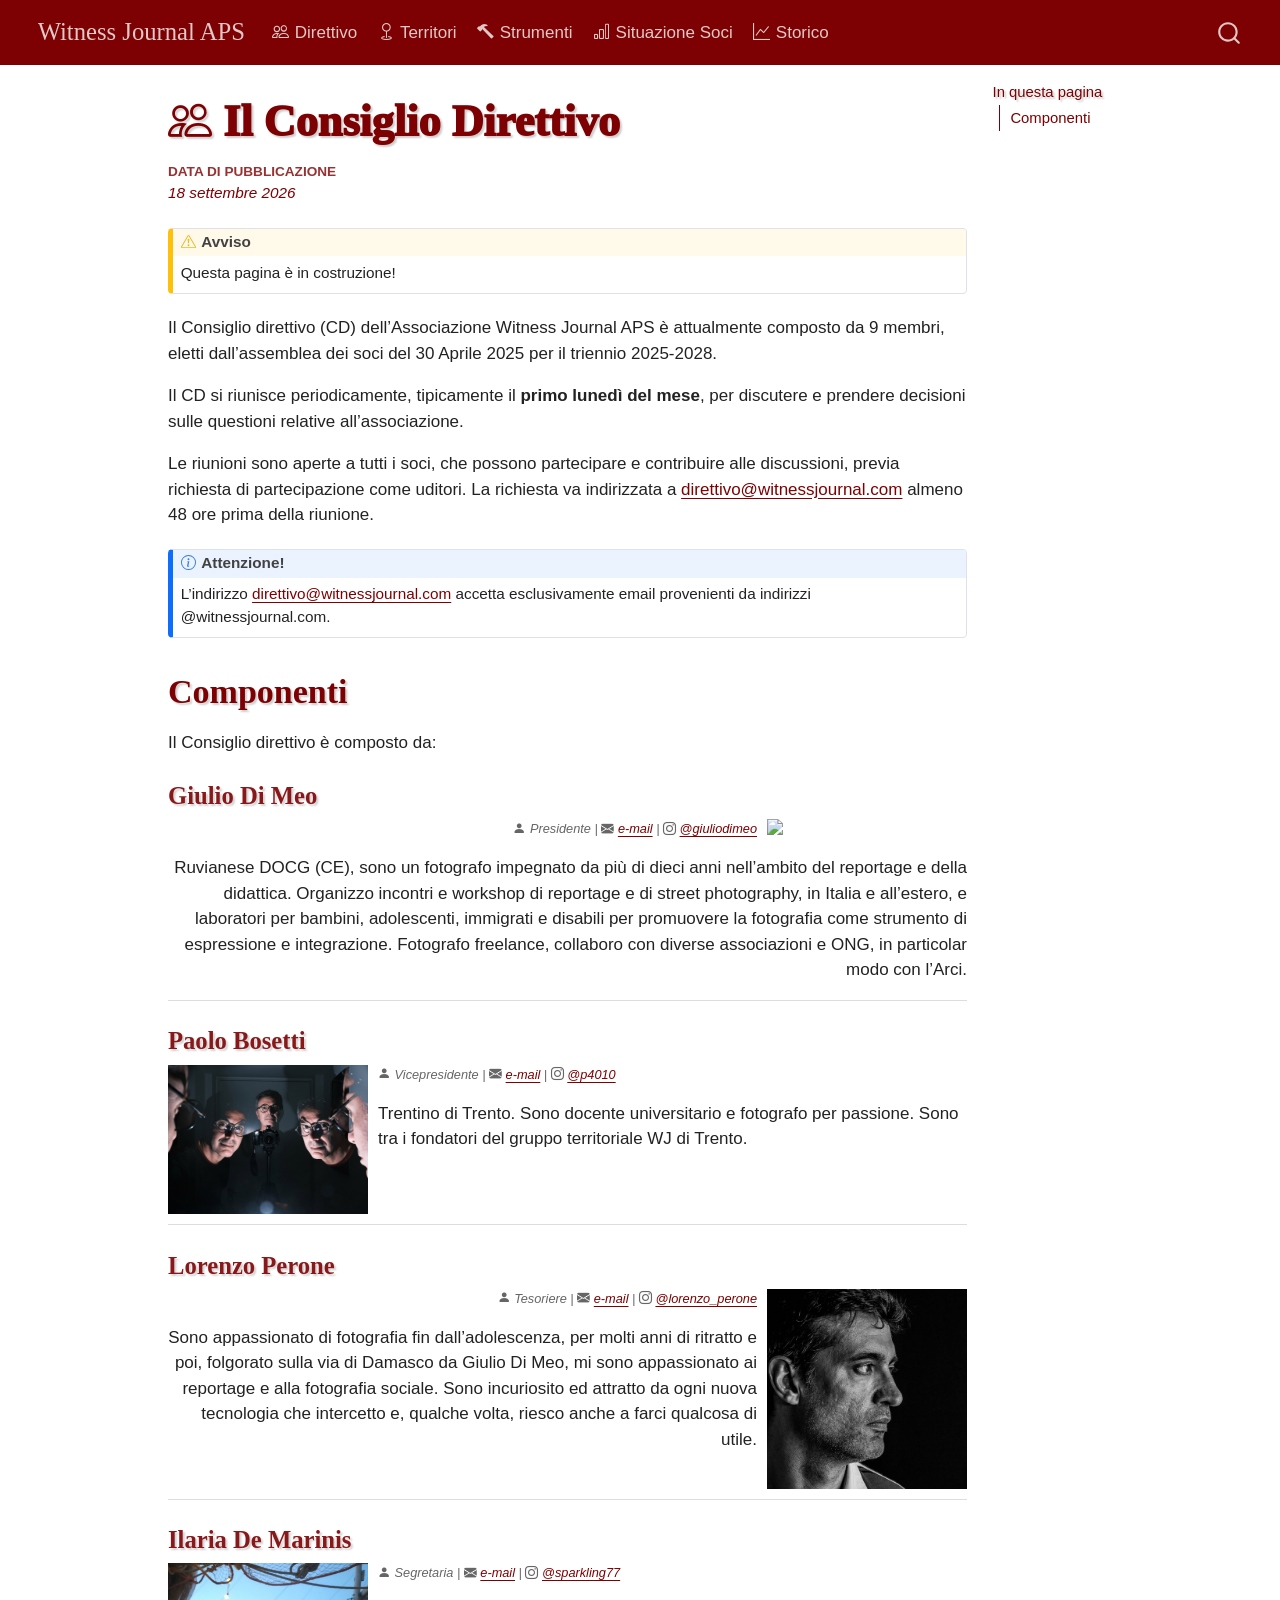
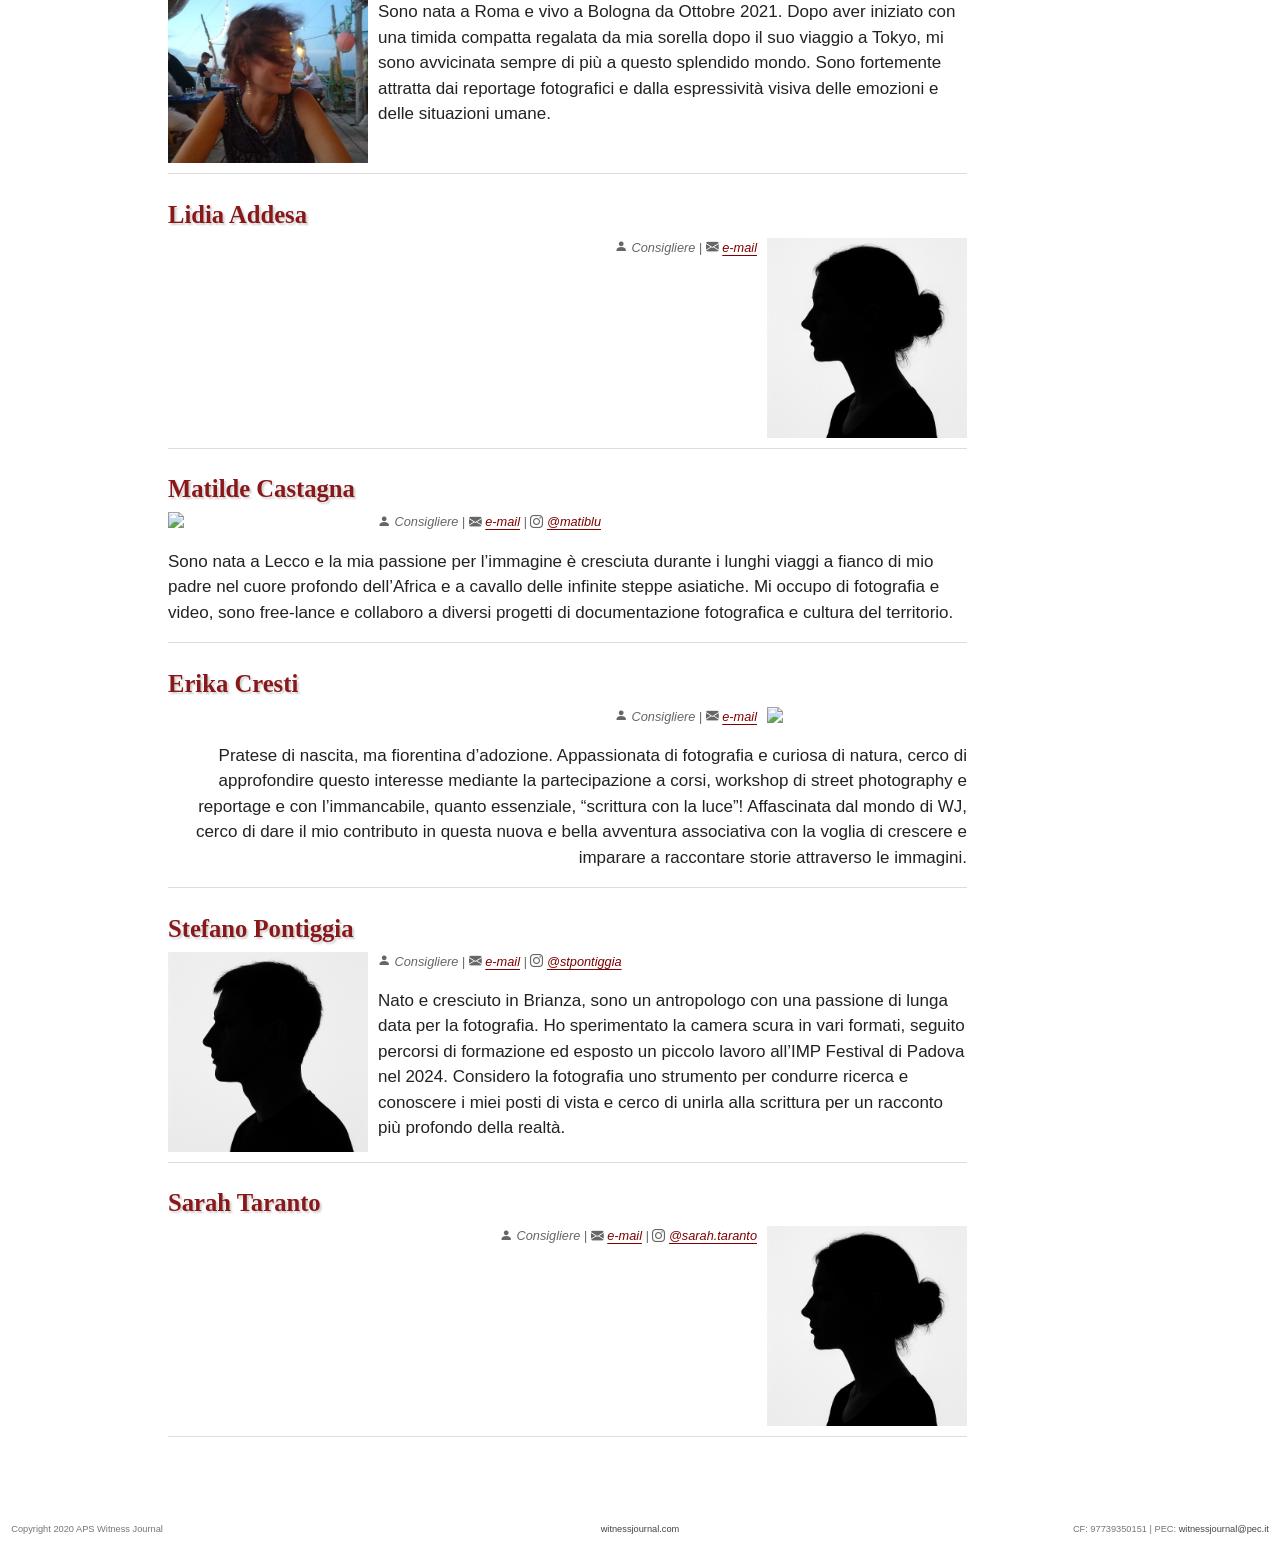
==== direttivo.html @ 1086d178 "Built site for gh-pages" ====
<!DOCTYPE html>
<html xmlns="http://www.w3.org/1999/xhtml" lang="it-IT" xml:lang="it-IT"><head>

<meta charset="utf-8">
<meta name="generator" content="quarto-1.10.18">

<meta name="viewport" content="width=device-width, initial-scale=1.0, user-scalable=yes">


<title> Il Consiglio Direttivo – Witness Journal APS</title>
<style>
/* Default styles provided by pandoc.
** See https://pandoc.org/MANUAL.html#variables-for-html for config info.
*/
span.smallcaps{font-variant: small-caps;}
div.columns{display: flex; gap: 1.5em;}
div.column{flex: auto;}
@media screen {
div.columns{gap: min(4vw, 1.5em);}
div.column{overflow-x: auto;}
}
div.hanging-indent{margin-left: 1.5em; text-indent: -1.5em;}
ul.task-list{list-style: none;}
ul.task-list li input[type="checkbox"] {
  width: 0.8em;
  margin: 0 0.8em 0.2em -1em; /* quarto-specific, see https://github.com/quarto-dev/quarto-cli/issues/4556 */ 
  vertical-align: middle;
}
</style>


<script src="site_libs/quarto-nav/quarto-nav.js"></script>
<script src="site_libs/quarto-nav/headroom.min.js"></script>
<script src="site_libs/clipboard/clipboard.min.js"></script>
<script src="site_libs/quarto-search/autocomplete.umd.js"></script>
<script src="site_libs/quarto-search/fuse.min.js"></script>
<script src="site_libs/quarto-search/quarto-search.js"></script>
<meta name="quarto:offset" content="./">
<link href="./images/Logo_nero.png" rel="icon" type="image/png">
<script src="site_libs/quarto-html/quarto.js" type="module"></script>
<script src="site_libs/quarto-html/tabsets/tabsets.js" type="module"></script>
<script src="site_libs/quarto-html/popper.min.js"></script>
<script src="site_libs/quarto-html/tippy.umd.min.js"></script>
<script src="site_libs/quarto-html/anchor.min.js"></script>
<link href="site_libs/quarto-html/tippy.css" rel="stylesheet">
<link href="site_libs/quarto-html/quarto-syntax-highlighting-64a204ab8560d761af7679ceaba22944.css" rel="stylesheet" class="quarto-color-scheme" id="quarto-text-highlighting-styles">
<link href="site_libs/quarto-html/quarto-syntax-highlighting-dark-b85bc7c33db8c58e0ec93c3465666fed.css" rel="stylesheet" class="quarto-color-scheme quarto-color-alternate" id="quarto-text-highlighting-styles">
<link href="site_libs/quarto-html/quarto-syntax-highlighting-64a204ab8560d761af7679ceaba22944.css" rel="stylesheet" class="quarto-color-scheme-extra" id="quarto-text-highlighting-styles">
<script src="site_libs/bootstrap/bootstrap.min.js"></script>
<link href="site_libs/bootstrap/bootstrap-icons.css" rel="stylesheet">
<link href="site_libs/bootstrap/bootstrap-078c83a632ba5412c074b46b53a04349.min.css" rel="stylesheet" append-hash="true" class="quarto-color-scheme" id="quarto-bootstrap" data-mode="light">
<link href="site_libs/bootstrap/bootstrap-dark-078c83a632ba5412c074b46b53a04349.min.css" rel="stylesheet" append-hash="true" class="quarto-color-scheme quarto-color-alternate" id="quarto-bootstrap" data-mode="light">
<link href="site_libs/bootstrap/bootstrap-078c83a632ba5412c074b46b53a04349.min.css" rel="stylesheet" append-hash="true" class="quarto-color-scheme-extra" id="quarto-bootstrap" data-mode="light">
<link href="site_libs/quarto-contrib/bootstrap-icons-1.11.1/all.css" rel="stylesheet">
<script id="quarto-search-options" type="application/json">{
  "location": "navbar",
  "copy-button": false,
  "collapse-after": 3,
  "panel-placement": "end",
  "type": "overlay",
  "limit": 50,
  "keyboard-shortcut": [
    "f",
    "/",
    "s"
  ],
  "show-item-context": false,
  "language": {
    "search-no-results-text": "Nessun risultato",
    "search-matching-documents-text": "documenti trovati",
    "search-copy-link-title": "Copiare il link nella ricerca",
    "search-hide-matches-text": "Nascondere i risultati aggiuntivi",
    "search-more-match-text": "ci sono altri risultati in questo documento",
    "search-more-matches-text": "ulteriori risultati in questo documento",
    "search-clear-button-title": "Pulire",
    "search-text-placeholder": "",
    "search-detached-cancel-button-title": "Cancellare",
    "search-submit-button-title": "Inviare",
    "search-label": "Ricerca"
  }
}</script>


</head>

<body class="nav-fixed quarto-light">

<div id="quarto-search-results"></div>
  <header id="quarto-header" class="headroom fixed-top">
    <nav class="navbar navbar-expand-lg " data-bs-theme="dark">
      <div class="navbar-container container-fluid">
      <div class="navbar-brand-container mx-auto">
    <a href="./index.html" class="navbar-brand navbar-brand-logo">
    <img src="./images/Logo_nero.png" alt="" class="navbar-logo light-content">
    <img src="./images/Logo_nero.png" alt="" class="navbar-logo dark-content">
    </a>
    <a class="navbar-brand" href="./index.html">
    <span class="navbar-title">Witness Journal APS</span>
    </a>
  </div>
            <div id="quarto-search" class="" title="Ricerca"></div>
          <button class="navbar-toggler" type="button" data-bs-toggle="collapse" data-bs-target="#navbarCollapse" aria-controls="navbarCollapse" role="menu" aria-expanded="false" aria-label="Attiva/disattiva la navigazione" onclick="if (window.quartoToggleHeadroom) { window.quartoToggleHeadroom(); }">
  <span class="navbar-toggler-icon"></span>
</button>
          <div class="collapse navbar-collapse" id="navbarCollapse">
            <ul class="navbar-nav navbar-nav-scroll me-auto">
  <li class="nav-item">
    <a class="nav-link active" href="./direttivo.html" aria-current="page"> 
<span class="menu-text"><i class="bi-people " style="" role="img" aria-hidden="true"></i> Direttivo</span></a>
  </li>  
  <li class="nav-item">
    <a class="nav-link" href="./territori.html"> 
<span class="menu-text"><i class="bi-geo " style="" role="img" aria-hidden="true"></i> Territori</span></a>
  </li>  
  <li class="nav-item">
    <a class="nav-link" href="./tools.html"> 
<span class="menu-text"><i class="bi-hammer " style="" role="img" aria-hidden="true"></i> Strumenti</span></a>
  </li>  
  <li class="nav-item">
    <a class="nav-link" href="./situazione_soci.html"> 
<span class="menu-text"><i class="bi-bar-chart " style="" role="img" aria-hidden="true"></i> Situazione Soci</span></a>
  </li>  
  <li class="nav-item">
    <a class="nav-link" href="./storico.html"> 
<span class="menu-text"><i class="bi-graph-up " style="" role="img" aria-hidden="true"></i> Storico</span></a>
  </li>  
</ul>
          </div> <!-- /navcollapse -->
            <div class="quarto-navbar-tools">
</div>
      </div> <!-- /container-fluid -->
    </nav>
</header>
<!-- content -->
<div id="quarto-content" class="quarto-container page-columns page-rows-contents page-layout-article page-navbar">
<!-- sidebar -->
<!-- margin-sidebar -->
    <div id="quarto-margin-sidebar" class="sidebar margin-sidebar">
        <nav id="TOC" role="doc-toc" class="toc-active">
    <h2 id="toc-title">In questa pagina</h2>
   
  <ul>
  <li><a href="#componenti" id="toc-componenti" class="nav-link active" data-scroll-target="#componenti">Componenti</a>
  <ul class="collapse">
  <li><a href="#giulio-di-meo" id="toc-giulio-di-meo" class="nav-link" data-scroll-target="#giulio-di-meo">Giulio Di Meo</a></li>
  <li><a href="#paolo-bosetti" id="toc-paolo-bosetti" class="nav-link" data-scroll-target="#paolo-bosetti">Paolo Bosetti</a></li>
  <li><a href="#lorenzo-perone" id="toc-lorenzo-perone" class="nav-link" data-scroll-target="#lorenzo-perone">Lorenzo Perone</a></li>
  <li><a href="#ilaria-de-marinis" id="toc-ilaria-de-marinis" class="nav-link" data-scroll-target="#ilaria-de-marinis">Ilaria De Marinis</a></li>
  <li><a href="#lidia-addesa" id="toc-lidia-addesa" class="nav-link" data-scroll-target="#lidia-addesa">Lidia Addesa</a></li>
  <li><a href="#matilde-castagna" id="toc-matilde-castagna" class="nav-link" data-scroll-target="#matilde-castagna">Matilde Castagna</a></li>
  <li><a href="#erika-cresti" id="toc-erika-cresti" class="nav-link" data-scroll-target="#erika-cresti">Erika Cresti</a></li>
  <li><a href="#stefano-pontiggia" id="toc-stefano-pontiggia" class="nav-link" data-scroll-target="#stefano-pontiggia">Stefano Pontiggia</a></li>
  <li><a href="#sarah-taranto" id="toc-sarah-taranto" class="nav-link" data-scroll-target="#sarah-taranto">Sarah Taranto</a></li>
  </ul></li>
  </ul>
</nav>
    </div>
<!-- main -->
<main class="content" id="quarto-document-content">

<header id="title-block-header" class="quarto-title-block default">
<div class="quarto-title">
<h1 class="title"><i class="bi-people " style="" role="img" aria-hidden="true"></i> Il Consiglio Direttivo</h1>
</div>



<div class="quarto-title-meta">

    
    <div>
    <div class="quarto-title-meta-heading">Data di Pubblicazione</div>
    <div class="quarto-title-meta-contents">
      <p class="date">18 settembre 2026</p>
    </div>
  </div>
  
    
  </div>
  


</header>


<div class="callout callout-style-default callout-warning callout-titled">
<div class="callout-header d-flex align-content-center">
<div class="callout-icon-container">
<i class="callout-icon"></i>
</div>
<div class="callout-title-container flex-fill">
Avviso
</div>
</div>
<div class="callout-body-container callout-body">
<p>Questa pagina è in costruzione!</p>
</div>
</div>
<p>Il Consiglio direttivo (CD) dell’Associazione Witness Journal APS è attualmente composto da 9 membri, eletti dall’assemblea dei soci del 30 Aprile 2025 per il triennio 2025-2028.</p>
<p>Il CD si riunisce periodicamente, tipicamente il <strong>primo lunedì del mese</strong>, per discutere e prendere decisioni sulle questioni relative all’associazione.</p>
<p>Le riunioni sono aperte a tutti i soci, che possono partecipare e contribuire alle discussioni, previa richiesta di partecipazione come uditori. La richiesta va indirizzata a <script type="text/javascript">
<!--
h='&#x77;&#x69;&#116;&#110;&#x65;&#x73;&#x73;&#106;&#x6f;&#x75;&#114;&#110;&#x61;&#108;&#46;&#x63;&#x6f;&#x6d;';a='&#64;';n='&#100;&#x69;&#114;&#x65;&#116;&#116;&#x69;&#118;&#x6f;';e=n+a+h;
document.write('<a h'+'ref'+'="ma'+'ilto'+':'+e+'" clas'+'s="em' + 'ail email">'+e+'<\/'+'a'+'>');
// -->
</script><noscript>direttivo at witnessjournal dot com</noscript> almeno 48 ore prima della riunione.</p>
<div class="callout callout-style-default callout-note callout-titled" title="Attenzione!">
<div class="callout-header d-flex align-content-center">
<div class="callout-icon-container">
<i class="callout-icon"></i>
</div>
<div class="callout-title-container flex-fill">
<span class="screen-reader-only">Nota</span>Attenzione!
</div>
</div>
<div class="callout-body-container callout-body">
<p>L’indirizzo <script type="text/javascript">
<!--
h='&#x77;&#x69;&#116;&#110;&#x65;&#x73;&#x73;&#106;&#x6f;&#x75;&#114;&#110;&#x61;&#108;&#46;&#x63;&#x6f;&#x6d;';a='&#64;';n='&#100;&#x69;&#114;&#x65;&#116;&#116;&#x69;&#118;&#x6f;';e=n+a+h;
document.write('<a h'+'ref'+'="ma'+'ilto'+':'+e+'" clas'+'s="em' + 'ail email">'+e+'<\/'+'a'+'>');
// -->
</script><noscript>direttivo at witnessjournal dot com</noscript> accetta esclusivamente email provenienti da indirizzi <span class="citation" data-cites="witnessjournal.com">@witnessjournal.com</span>.</p>
</div>
</div>
<section id="componenti" class="level1">
<h1>Componenti</h1>
<p>Il Consiglio direttivo è composto da:</p>
<section id="giulio-di-meo" class="level3 wj-odd">
<h3 class="wj-odd anchored" data-anchor-id="giulio-di-meo">Giulio Di Meo</h3>
<div class="wj-details">
<p><i class="bi-person-fill " style="" role="img" aria-hidden="true"></i> Presidente | <i class="bi-envelope-fill " style="" role="img" aria-hidden="true"></i> <script type="text/javascript">
<!--
h='&#x77;&#x69;&#116;&#110;&#x65;&#x73;&#x73;&#106;&#x6f;&#x75;&#114;&#110;&#x61;&#108;&#46;&#x63;&#x6f;&#x6d;';a='&#64;';n='&#x67;&#x69;&#x75;&#108;&#x69;&#x6f;&#46;&#100;&#x69;&#x6d;&#x65;&#x6f;';e=n+a+h;
document.write('<a h'+'ref'+'="ma'+'ilto'+':'+e+'" clas'+'s="em' + 'ail">'+'&#x65;&#x2d;&#x6d;&#x61;&#x69;&#108;'+'<\/'+'a'+'>');
// -->
</script><noscript>e-mail (giulio.dimeo at witnessjournal dot com)</noscript> | <i class="bi-instagram " style="" role="img" aria-hidden="true"></i> <a href="https://www.instagram.com/giuliodimeo/"><span class="citation" data-cites="giuliodimeo">@giuliodimeo</span></a> <img src="https://witnessjournal.com/wp-content/uploads/2015/12/Giulio-Di-Meo-200x200.jpg" class="img-fluid"></p>
</div>
<p>Ruvianese DOCG (CE), sono un fotografo impegnato da più di dieci anni nell’ambito del reportage e della didattica. Organizzo incontri e workshop di reportage e di street photography, in Italia e all’estero, e laboratori per bambini, adolescenti, immigrati e disabili per promuovere la fotografia come strumento di espressione e integrazione. Fotografo freelance, collaboro con diverse associazioni e ONG, in particolar modo con l’Arci.</p>
<div class="wj-clear">

</div>
</section>
<section id="paolo-bosetti" class="level3 wj-even">
<h3 class="wj-even anchored" data-anchor-id="paolo-bosetti">Paolo Bosetti</h3>
<div class="wj-details">
<p><i class="bi-person-fill " style="" role="img" aria-hidden="true"></i> Vicepresidente | <i class="bi-envelope-fill " style="" role="img" aria-hidden="true"></i> <a href="paolo.bosetti@witnessjournal.com">e-mail</a> | <i class="bi-instagram " style="" role="img" aria-hidden="true"></i> <a href="https://www.instagram.com/p4010/"><span class="citation" data-cites="p4010">@p4010</span></a> <img src="images/PaoloBosetti.jpg" class="img-fluid"></p>
</div>
<p>Trentino di Trento. Sono docente universitario e fotografo per passione. Sono tra i fondatori del gruppo territoriale WJ di Trento.</p>
<div class="wj-clear">

</div>
</section>
<section id="lorenzo-perone" class="level3 wj-odd">
<h3 class="wj-odd anchored" data-anchor-id="lorenzo-perone">Lorenzo Perone</h3>
<div class="wj-details">
<p><i class="bi-person-fill " style="" role="img" aria-hidden="true"></i> Tesoriere | <i class="bi-envelope-fill " style="" role="img" aria-hidden="true"></i> <script type="text/javascript">
<!--
h='&#x77;&#x69;&#116;&#110;&#x65;&#x73;&#x73;&#106;&#x6f;&#x75;&#114;&#110;&#x61;&#108;&#46;&#x63;&#x6f;&#x6d;';a='&#64;';n='&#108;&#x6f;&#114;&#x65;&#110;&#122;&#x6f;&#46;&#112;&#x65;&#114;&#x6f;&#110;&#x65;';e=n+a+h;
document.write('<a h'+'ref'+'="ma'+'ilto'+':'+e+'" clas'+'s="em' + 'ail">'+'&#x65;&#x2d;&#x6d;&#x61;&#x69;&#108;'+'<\/'+'a'+'>');
// -->
</script><noscript>e-mail (lorenzo.perone at witnessjournal dot com)</noscript> | <i class="bi-instagram " style="" role="img" aria-hidden="true"></i> <a href="https://www.instagram.com/lorenzo_perone/"><span class="citation" data-cites="lorenzo_perone">@lorenzo_perone</span></a> <img src="images/LorenzoPerone.jpg" class="img-fluid"></p>
</div>
<p>Sono appassionato di fotografia fin dall’adolescenza, per molti anni di ritratto e poi, folgorato sulla via di Damasco da Giulio Di Meo, mi sono appassionato ai reportage e alla fotografia sociale. Sono incuriosito ed attratto da ogni nuova tecnologia che intercetto e, qualche volta, riesco anche a farci qualcosa di utile.</p>
<div class="wj-clear">

</div>
</section>
<section id="ilaria-de-marinis" class="level3 wj-even">
<h3 class="wj-even anchored" data-anchor-id="ilaria-de-marinis">Ilaria De Marinis</h3>
<div class="wj-details">
<p><i class="bi-person-fill " style="" role="img" aria-hidden="true"></i> Segretaria | <i class="bi-envelope-fill " style="" role="img" aria-hidden="true"></i> <script type="text/javascript">
<!--
h='&#x77;&#x69;&#116;&#110;&#x65;&#x73;&#x73;&#106;&#x6f;&#x75;&#114;&#110;&#x61;&#108;&#46;&#x63;&#x6f;&#x6d;';a='&#64;';n='&#x69;&#108;&#x61;&#114;&#x69;&#x61;&#46;&#100;&#x65;&#x6d;&#x61;&#114;&#x69;&#110;&#x69;&#x73;';e=n+a+h;
document.write('<a h'+'ref'+'="ma'+'ilto'+':'+e+'" clas'+'s="em' + 'ail">'+'&#x65;&#x2d;&#x6d;&#x61;&#x69;&#108;'+'<\/'+'a'+'>');
// -->
</script><noscript>e-mail (ilaria.demarinis at witnessjournal dot com)</noscript> | <i class="bi-instagram " style="" role="img" aria-hidden="true"></i> <a href="https://www.instagram.com/sparkling77/"><span class="citation" data-cites="sparkling77">@sparkling77</span></a> <img src="images/IlariaDemarinis.jpg" class="img-fluid"></p>
</div>
<p>Sono nata a Roma e vivo a Bologna da Ottobre 2021. Dopo aver iniziato con una timida compatta regalata da mia sorella dopo il suo viaggio a Tokyo, mi sono avvicinata sempre di più a questo splendido mondo. Sono fortemente attratta dai reportage fotografici e dalla espressività visiva delle emozioni e delle situazioni umane.</p>
<div class="wj-clear">

</div>
</section>
<section id="lidia-addesa" class="level3 wj-odd">
<h3 class="wj-odd anchored" data-anchor-id="lidia-addesa">Lidia Addesa</h3>
<div class="wj-details">
<p><i class="bi-person-fill " style="" role="img" aria-hidden="true"></i> Consigliere | <i class="bi-envelope-fill " style="" role="img" aria-hidden="true"></i> <script type="text/javascript">
<!--
h='&#x77;&#x69;&#116;&#110;&#x65;&#x73;&#x73;&#106;&#x6f;&#x75;&#114;&#110;&#x61;&#108;&#46;&#x63;&#x6f;&#x6d;';a='&#64;';n='&#108;&#x69;&#100;&#x69;&#x61;&#46;&#x61;&#100;&#100;&#x65;&#x73;&#x61;';e=n+a+h;
document.write('<a h'+'ref'+'="ma'+'ilto'+':'+e+'" clas'+'s="em' + 'ail">'+'&#x65;&#x2d;&#x6d;&#x61;&#x69;&#108;'+'<\/'+'a'+'>');
// -->
</script><noscript>e-mail (lidia.addesa at witnessjournal dot com)</noscript> <img src="images/unkn_her.jpg" class="img-fluid"></p>
</div>
<div class="wj-clear">

</div>
</section>
<section id="matilde-castagna" class="level3 wj-even">
<h3 class="wj-even anchored" data-anchor-id="matilde-castagna">Matilde Castagna</h3>
<div class="wj-details">
<p><i class="bi-person-fill " style="" role="img" aria-hidden="true"></i> Consigliere | <i class="bi-envelope-fill " style="" role="img" aria-hidden="true"></i> <script type="text/javascript">
<!--
h='&#x77;&#x69;&#116;&#110;&#x65;&#x73;&#x73;&#106;&#x6f;&#x75;&#114;&#110;&#x61;&#108;&#46;&#x63;&#x6f;&#x6d;';a='&#64;';n='&#x6d;&#x61;&#116;&#x69;&#108;&#100;&#x65;&#46;&#x63;&#x61;&#x73;&#116;&#x61;&#x67;&#110;&#x61;';e=n+a+h;
document.write('<a h'+'ref'+'="ma'+'ilto'+':'+e+'" clas'+'s="em' + 'ail">'+'&#x65;&#x2d;&#x6d;&#x61;&#x69;&#108;'+'<\/'+'a'+'>');
// -->
</script><noscript>e-mail (matilde.castagna at witnessjournal dot com)</noscript> | <i class="bi-instagram " style="" role="img" aria-hidden="true"></i> <a href="https://www.instagram.com/matiblu/"><span class="citation" data-cites="matiblu">@matiblu</span></a> <img src="https://witnessjournal.com/wp-content/uploads/2015/12/Matilde-Castagna-200x200.jpg" class="img-fluid"></p>
</div>
<p>Sono nata a Lecco e la mia passione per l’immagine è cresciuta durante i lunghi viaggi a fianco di mio padre nel cuore profondo dell’Africa e a cavallo delle infinite steppe asiatiche. Mi occupo di fotografia e video, sono free-lance e collaboro a diversi progetti di documentazione fotografica e cultura del territorio.</p>
<div class="wj-clear">

</div>
</section>
<section id="erika-cresti" class="level3 wj-odd">
<h3 class="wj-odd anchored" data-anchor-id="erika-cresti">Erika Cresti</h3>
<div class="wj-details">
<p><i class="bi-person-fill " style="" role="img" aria-hidden="true"></i> Consigliere | <i class="bi-envelope-fill " style="" role="img" aria-hidden="true"></i> <script type="text/javascript">
<!--
h='&#x77;&#x69;&#116;&#110;&#x65;&#x73;&#x73;&#106;&#x6f;&#x75;&#114;&#110;&#x61;&#108;&#46;&#x63;&#x6f;&#x6d;';a='&#64;';n='&#x65;&#114;&#x69;&#x6b;&#x61;&#46;&#x63;&#114;&#x65;&#x73;&#116;&#x69;';e=n+a+h;
document.write('<a h'+'ref'+'="ma'+'ilto'+':'+e+'" clas'+'s="em' + 'ail">'+'&#x65;&#x2d;&#x6d;&#x61;&#x69;&#108;'+'<\/'+'a'+'>');
// -->
</script><noscript>e-mail (erika.cresti at witnessjournal dot com)</noscript> <img src="https://witnessjournal.com/wp-content/uploads/2015/12/Erika-Cresti-200x200.jpg" class="img-fluid"></p>
</div>
<p>Pratese di nascita, ma fiorentina d’adozione. Appassionata di fotografia e curiosa di natura, cerco di approfondire questo interesse mediante la partecipazione a corsi, workshop di street photography e reportage e con l’immancabile, quanto essenziale, “scrittura con la luce”! Affascinata dal mondo di WJ, cerco di dare il mio contributo in questa nuova e bella avventura associativa con la voglia di crescere e imparare a raccontare storie attraverso le immagini.</p>
<div class="wj-clear">

</div>
</section>
<section id="stefano-pontiggia" class="level3 wj-even">
<h3 class="wj-even anchored" data-anchor-id="stefano-pontiggia">Stefano Pontiggia</h3>
<div class="wj-details">
<p><i class="bi-person-fill " style="" role="img" aria-hidden="true"></i> Consigliere | <i class="bi-envelope-fill " style="" role="img" aria-hidden="true"></i> <script type="text/javascript">
<!--
h='&#x77;&#x69;&#116;&#110;&#x65;&#x73;&#x73;&#106;&#x6f;&#x75;&#114;&#110;&#x61;&#108;&#46;&#x63;&#x6f;&#x6d;';a='&#64;';n='&#x73;&#116;&#x65;&#102;&#x61;&#110;&#x6f;&#46;&#112;&#x6f;&#110;&#116;&#x69;&#x67;&#x67;&#x69;&#x61;';e=n+a+h;
document.write('<a h'+'ref'+'="ma'+'ilto'+':'+e+'" clas'+'s="em' + 'ail">'+'&#x65;&#x2d;&#x6d;&#x61;&#x69;&#108;'+'<\/'+'a'+'>');
// -->
</script><noscript>e-mail (stefano.pontiggia at witnessjournal dot com)</noscript> | <i class="bi-instagram " style="" role="img" aria-hidden="true"></i> <a href="https://www.instagram.com/stpontiggia/"><span class="citation" data-cites="stpontiggia">@stpontiggia</span></a> <img src="images/unknown.jpg" class="img-fluid"></p>
</div>
<p>Nato e cresciuto in Brianza, sono un antropologo con una passione di lunga data per la fotografia. Ho sperimentato la camera scura in vari formati, seguito percorsi di formazione ed esposto un piccolo lavoro all’IMP Festival di Padova nel 2024. Considero la fotografia uno strumento per condurre ricerca e conoscere i miei posti di vista e cerco di unirla alla scrittura per un racconto più profondo della realtà.</p>
<div class="wj-clear">

</div>
</section>
<section id="sarah-taranto" class="level3 wj-odd">
<h3 class="wj-odd anchored" data-anchor-id="sarah-taranto">Sarah Taranto</h3>
<div class="wj-details">
<p><i class="bi-person-fill " style="" role="img" aria-hidden="true"></i> Consigliere | <i class="bi-envelope-fill " style="" role="img" aria-hidden="true"></i> <script type="text/javascript">
<!--
h='&#x77;&#x69;&#116;&#110;&#x65;&#x73;&#x73;&#106;&#x6f;&#x75;&#114;&#110;&#x61;&#108;&#46;&#x63;&#x6f;&#x6d;';a='&#64;';n='&#x73;&#x61;&#114;&#x61;&#104;&#46;&#116;&#x61;&#114;&#x61;&#110;&#116;&#x6f;';e=n+a+h;
document.write('<a h'+'ref'+'="ma'+'ilto'+':'+e+'" clas'+'s="em' + 'ail">'+'&#x65;&#x2d;&#x6d;&#x61;&#x69;&#108;'+'<\/'+'a'+'>');
// -->
</script><noscript>e-mail (sarah.taranto at witnessjournal dot com)</noscript> | <i class="bi-instagram " style="" role="img" aria-hidden="true"></i> <a href="https://www.instagram.com/sarah.taranto/"><span class="citation" data-cites="sarah.taranto">@sarah.taranto</span></a> <img src="images/unkn_her.jpg" class="img-fluid"></p>
</div>
<div class="wj-clear">

</div>


</section>
</section>

</main> <!-- /main -->
<script id="quarto-html-after-body" type="application/javascript">
  window.document.addEventListener("DOMContentLoaded", function (event) {
    const icon = "";
    const anchorJS = new window.AnchorJS();
    anchorJS.options = {
      placement: 'right',
      icon: icon
    };
    anchorJS.add('.anchored');
    const isCodeAnnotation = (el) => {
      for (const clz of el.classList) {
        if (clz.startsWith('code-annotation-')) {                     
          return true;
        }
      }
      return false;
    }
    const onCopySuccess = function(e) {
      // button target
      const button = e.trigger;
      // don't keep focus
      button.blur();
      // flash "checked"
      button.classList.add('code-copy-button-checked');
      var currentTitle = button.getAttribute("title");
      button.setAttribute("title", "Copiato!");
      let tooltip;
      if (window.bootstrap) {
        button.setAttribute("data-bs-toggle", "tooltip");
        button.setAttribute("data-bs-placement", "left");
        button.setAttribute("data-bs-title", "Copiato!");
        tooltip = new bootstrap.Tooltip(button, 
          { trigger: "manual", 
            customClass: "code-copy-button-tooltip",
            offset: [0, -8]});
        tooltip.show();    
      }
      setTimeout(function() {
        if (tooltip) {
          tooltip.hide();
          button.removeAttribute("data-bs-title");
          button.removeAttribute("data-bs-toggle");
          button.removeAttribute("data-bs-placement");
        }
        button.setAttribute("title", currentTitle);
        button.classList.remove('code-copy-button-checked');
      }, 1000);
      // clear code selection
      e.clearSelection();
    }
    const getTextToCopy = function(trigger) {
      const outerScaffold = trigger.parentElement.cloneNode(true);
      const codeEl = outerScaffold.querySelector('code');
      for (const childEl of codeEl.children) {
        if (isCodeAnnotation(childEl)) {
          childEl.remove();
        }
      }
      return codeEl.innerText;
    }
    const clipboard = new window.ClipboardJS('.code-copy-button:not([data-in-quarto-modal])', {
      text: getTextToCopy
    });
    clipboard.on('success', onCopySuccess);
    if (window.document.getElementById('quarto-embedded-source-code-modal')) {
      const clipboardModal = new window.ClipboardJS('.code-copy-button[data-in-quarto-modal]', {
        text: getTextToCopy,
        container: window.document.getElementById('quarto-embedded-source-code-modal')
      });
      clipboardModal.on('success', onCopySuccess);
    }
      var localhostRegex = new RegExp(/^(?:http|https):\/\/localhost\:?[0-9]*\//);
      var mailtoRegex = new RegExp(/^mailto:/);
        var filterRegex = new RegExp("https:\/\/soci\.witnessjournal\.com");
      var isInternal = (href) => {
          return filterRegex.test(href) || localhostRegex.test(href) || mailtoRegex.test(href);
      }
      // Inspect non-navigation links and adorn them if external
     var links = window.document.querySelectorAll('a[href]:not(.nav-link):not(.navbar-brand):not(.toc-action):not(.sidebar-link):not(.sidebar-item-toggle):not(.pagination-link):not(.no-external):not([aria-hidden]):not(.dropdown-item):not(.quarto-navigation-tool):not(.about-link)');
      for (var i=0; i<links.length; i++) {
        const link = links[i];
        if (!isInternal(link.href)) {
          // undo the damage that might have been done by quarto-nav.js in the case of
          // links that we want to consider external
          if (link.dataset.originalHref !== undefined) {
            link.href = link.dataset.originalHref;
          }
        }
      }
    function tippyHover(el, contentFn, onTriggerFn, onUntriggerFn) {
      const config = {
        allowHTML: true,
        maxWidth: 500,
        delay: 100,
        arrow: false,
        appendTo: function(el) {
            return el.parentElement;
        },
        interactive: true,
        interactiveBorder: 10,
        theme: 'quarto',
        placement: 'bottom-start',
      };
      if (contentFn) {
        config.content = contentFn;
      }
      if (onTriggerFn) {
        config.onTrigger = onTriggerFn;
      }
      if (onUntriggerFn) {
        config.onUntrigger = onUntriggerFn;
      }
      window.tippy(el, config); 
    }
    const noterefs = window.document.querySelectorAll('a[role="doc-noteref"]');
    for (var i=0; i<noterefs.length; i++) {
      const ref = noterefs[i];
      tippyHover(ref, function() {
        // use id or data attribute instead here
        let href = ref.getAttribute('data-footnote-href') || ref.getAttribute('href');
        try { href = new URL(href).hash; } catch {}
        const id = href.replace(/^#\/?/, "");
        const note = window.document.getElementById(id);
        if (note) {
          return note.innerHTML;
        } else {
          return "";
        }
      });
    }
    const xrefs = window.document.querySelectorAll('a.quarto-xref');
    const processXRef = (id, note) => {
      // Strip column container classes
      const stripColumnClz = (el) => {
        el.classList.remove("page-full", "page-columns");
        if (el.children) {
          for (const child of el.children) {
            stripColumnClz(child);
          }
        }
      }
      stripColumnClz(note)
      if (id === null || id.startsWith('sec-')) {
        // Special case sections, only their first couple elements
        const container = document.createElement("div");
        if (note.children && note.children.length > 2) {
          container.appendChild(note.children[0].cloneNode(true));
          for (let i = 1; i < note.children.length; i++) {
            const child = note.children[i];
            if (child.tagName === "P" && child.innerText === "") {
              continue;
            } else {
              container.appendChild(child.cloneNode(true));
              break;
            }
          }
          if (window.Quarto?.typesetMath) {
            window.Quarto.typesetMath(container);
          }
          return container.innerHTML
        } else {
          if (window.Quarto?.typesetMath) {
            window.Quarto.typesetMath(note);
          }
          return note.innerHTML;
        }
      } else {
        // Remove any anchor links if they are present
        const anchorLink = note.querySelector('a.anchorjs-link');
        if (anchorLink) {
          anchorLink.remove();
        }
        if (window.Quarto?.typesetMath) {
          window.Quarto.typesetMath(note);
        }
        if (note.classList.contains("callout")) {
          return note.outerHTML;
        } else {
          return note.innerHTML;
        }
      }
    }
    for (var i=0; i<xrefs.length; i++) {
      const xref = xrefs[i];
      tippyHover(xref, undefined, function(instance) {
        instance.disable();
        let url = xref.getAttribute('href');
        let hash = undefined; 
        if (url.startsWith('#')) {
          hash = url;
        } else {
          try { hash = new URL(url).hash; } catch {}
        }
        if (hash) {
          const id = hash.replace(/^#\/?/, "");
          const note = window.document.getElementById(id);
          if (note !== null) {
            try {
              const html = processXRef(id, note.cloneNode(true));
              instance.setContent(html);
            } finally {
              instance.enable();
              instance.show();
            }
          } else {
            // See if we can fetch this
            fetch(url.split('#')[0])
            .then(res => res.text())
            .then(html => {
              const parser = new DOMParser();
              const htmlDoc = parser.parseFromString(html, "text/html");
              const note = htmlDoc.getElementById(id);
              if (note !== null) {
                const html = processXRef(id, note);
                instance.setContent(html);
              } 
            }).finally(() => {
              instance.enable();
              instance.show();
            });
          }
        } else {
          // See if we can fetch a full url (with no hash to target)
          // This is a special case and we should probably do some content thinning / targeting
          fetch(url)
          .then(res => res.text())
          .then(html => {
            const parser = new DOMParser();
            const htmlDoc = parser.parseFromString(html, "text/html");
            const note = htmlDoc.querySelector('main.content');
            if (note !== null) {
              // This should only happen for chapter cross references
              // (since there is no id in the URL)
              // remove the first header
              if (note.children.length > 0 && note.children[0].tagName === "HEADER") {
                note.children[0].remove();
              }
              const html = processXRef(null, note);
              instance.setContent(html);
            } 
          }).finally(() => {
            instance.enable();
            instance.show();
          });
        }
      }, function(instance) {
      });
    }
        let selectedAnnoteEl;
        const selectorForAnnotation = ( cell, annotation) => {
          let cellAttr = 'data-code-cell="' + cell + '"';
          let lineAttr = 'data-code-annotation="' +  annotation + '"';
          const selector = 'span[' + cellAttr + '][' + lineAttr + ']';
          return selector;
        }
        const selectCodeLines = (annoteEl) => {
          const doc = window.document;
          const targetCell = annoteEl.getAttribute("data-target-cell");
          const targetAnnotation = annoteEl.getAttribute("data-target-annotation");
          const annoteSpan = window.document.querySelector(selectorForAnnotation(targetCell, targetAnnotation));
          const lines = annoteSpan.getAttribute("data-code-lines").split(",");
          const lineIds = lines.map((line) => {
            return targetCell + "-" + line;
          })
          let top = null;
          let height = null;
          let parent = null;
          if (lineIds.length > 0) {
              //compute the position of the single el (top and bottom and make a div)
              const el = window.document.getElementById(lineIds[0]);
              top = el.offsetTop;
              height = el.offsetHeight;
              parent = el.parentElement.parentElement;
            if (lineIds.length > 1) {
              const lastEl = window.document.getElementById(lineIds[lineIds.length - 1]);
              const bottom = lastEl.offsetTop + lastEl.offsetHeight;
              height = bottom - top;
            }
            if (top !== null && height !== null && parent !== null) {
              // cook up a div (if necessary) and position it 
              let div = window.document.getElementById("code-annotation-line-highlight");
              if (div === null) {
                div = window.document.createElement("div");
                div.setAttribute("id", "code-annotation-line-highlight");
                div.style.position = 'absolute';
                parent.appendChild(div);
              }
              div.style.top = top - 2 + "px";
              div.style.height = height + 4 + "px";
              div.style.left = 0;
              let gutterDiv = window.document.getElementById("code-annotation-line-highlight-gutter");
              if (gutterDiv === null) {
                gutterDiv = window.document.createElement("div");
                gutterDiv.setAttribute("id", "code-annotation-line-highlight-gutter");
                gutterDiv.style.position = 'absolute';
                const codeCell = window.document.getElementById(targetCell);
                const gutter = codeCell.querySelector('.code-annotation-gutter');
                gutter.appendChild(gutterDiv);
              }
              gutterDiv.style.top = top - 2 + "px";
              gutterDiv.style.height = height + 4 + "px";
            }
            selectedAnnoteEl = annoteEl;
          }
        };
        const unselectCodeLines = () => {
          const elementsIds = ["code-annotation-line-highlight", "code-annotation-line-highlight-gutter"];
          elementsIds.forEach((elId) => {
            const div = window.document.getElementById(elId);
            if (div) {
              div.remove();
            }
          });
          selectedAnnoteEl = undefined;
        };
          // Handle positioning of the toggle
      window.addEventListener(
        "resize",
        throttle(() => {
          elRect = undefined;
          if (selectedAnnoteEl) {
            selectCodeLines(selectedAnnoteEl);
          }
        }, 10)
      );
      function throttle(fn, ms) {
      let throttle = false;
      let timer;
        return (...args) => {
          if(!throttle) { // first call gets through
              fn.apply(this, args);
              throttle = true;
          } else { // all the others get throttled
              if(timer) clearTimeout(timer); // cancel #2
              timer = setTimeout(() => {
                fn.apply(this, args);
                timer = throttle = false;
              }, ms);
          }
        };
      }
        // Attach click handler to the DT
        const annoteDls = window.document.querySelectorAll('dt[data-target-cell]');
        for (const annoteDlNode of annoteDls) {
          annoteDlNode.addEventListener('click', (event) => {
            const clickedEl = event.target;
            if (clickedEl !== selectedAnnoteEl) {
              unselectCodeLines();
              const activeEl = window.document.querySelector('dt[data-target-cell].code-annotation-active');
              if (activeEl) {
                activeEl.classList.remove('code-annotation-active');
              }
              selectCodeLines(clickedEl);
              clickedEl.classList.add('code-annotation-active');
            } else {
              // Unselect the line
              unselectCodeLines();
              clickedEl.classList.remove('code-annotation-active');
            }
          });
        }
    const findCites = (el) => {
      const parentEl = el.parentElement;
      if (parentEl) {
        const cites = parentEl.dataset.cites;
        if (cites) {
          return {
            el,
            cites: cites.split(' ')
          };
        } else {
          return findCites(el.parentElement)
        }
      } else {
        return undefined;
      }
    };
    var bibliorefs = window.document.querySelectorAll('a[role="doc-biblioref"]');
    for (var i=0; i<bibliorefs.length; i++) {
      const ref = bibliorefs[i];
      const citeInfo = findCites(ref);
      if (citeInfo) {
        tippyHover(citeInfo.el, function() {
          var popup = window.document.createElement('div');
          citeInfo.cites.forEach(function(cite) {
            var citeDiv = window.document.createElement('div');
            citeDiv.classList.add('hanging-indent');
            citeDiv.classList.add('csl-entry');
            var biblioDiv = window.document.getElementById('ref-' + cite);
            if (biblioDiv) {
              citeDiv.innerHTML = biblioDiv.innerHTML;
            }
            popup.appendChild(citeDiv);
          });
          return popup.innerHTML;
        });
      }
    }
  });
  </script>
</div> <!-- /content -->
<footer class="footer">
  <div class="nav-footer">
    <div class="nav-footer-left">
<p>Copyright 2020 APS Witness Journal</p>
</div>   
    <div class="nav-footer-center">
<p><a href="https://witnessjournal.com">witnessjournal.com</a></p>
</div>
    <div class="nav-footer-right">
<p>CF: 97739350151 | PEC: <script type="text/javascript">
<!--
h='&#112;&#x65;&#x63;&#46;&#x69;&#116;';a='&#64;';n='&#x77;&#x69;&#116;&#110;&#x65;&#x73;&#x73;&#106;&#x6f;&#x75;&#114;&#110;&#x61;&#108;';e=n+a+h;
document.write('<a h'+'ref'+'="ma'+'ilto'+':'+e+'" clas'+'s="em' + 'ail email">'+e+'<\/'+'a'+'>');
// -->
</script><noscript>witnessjournal at pec dot it</noscript></p>
</div>
  </div>
</footer>




</body></html>
---- site_libs/quarto-html/quarto-syntax-highlighting-64a204ab8560d761af7679ceaba22944.css ----
/* quarto syntax highlight colors */
:root {
  --quarto-hl-ot-color: #003B4F;
  --quarto-hl-at-color: #657422;
  --quarto-hl-ss-color: #20794D;
  --quarto-hl-an-color: #5E5E5E;
  --quarto-hl-fu-color: #4758AB;
  --quarto-hl-st-color: #20794D;
  --quarto-hl-cf-color: #003B4F;
  --quarto-hl-op-color: #5E5E5E;
  --quarto-hl-er-color: #AD0000;
  --quarto-hl-bn-color: #AD0000;
  --quarto-hl-al-color: #AD0000;
  --quarto-hl-va-color: #111111;
  --quarto-hl-bu-color: inherit;
  --quarto-hl-ex-color: inherit;
  --quarto-hl-pp-color: #AD0000;
  --quarto-hl-in-color: #5E5E5E;
  --quarto-hl-vs-color: #20794D;
  --quarto-hl-wa-color: #5E5E5E;
  --quarto-hl-do-color: #5E5E5E;
  --quarto-hl-im-color: #00769E;
  --quarto-hl-ch-color: #20794D;
  --quarto-hl-dt-color: #AD0000;
  --quarto-hl-fl-color: #AD0000;
  --quarto-hl-co-color: #5E5E5E;
  --quarto-hl-cv-color: #5E5E5E;
  --quarto-hl-cn-color: #8f5902;
  --quarto-hl-sc-color: #5E5E5E;
  --quarto-hl-dv-color: #AD0000;
  --quarto-hl-kw-color: #003B4F;
}

/* other quarto variables */
:root {
  --quarto-font-monospace: SFMono-Regular, Menlo, Monaco, Consolas, "Liberation Mono", "Courier New", monospace;
}

/* syntax highlight based on Pandoc's rules */
pre > code.sourceCode > span {
  color: #003B4F;
}

code.sourceCode > span {
  color: #003B4F;
}

div.sourceCode,
div.sourceCode pre.sourceCode {
  color: #003B4F;
}

/* Normal */
code span {
  color: #003B4F;
}

/* Alert */
code span.al {
  color: #AD0000;
  font-style: inherit;
}

/* Annotation */
code span.an {
  color: #5E5E5E;
  font-style: inherit;
}

/* Attribute */
code span.at {
  color: #657422;
  font-style: inherit;
}

/* BaseN */
code span.bn {
  color: #AD0000;
  font-style: inherit;
}

/* BuiltIn */
code span.bu {
  font-style: inherit;
}

/* ControlFlow */
code span.cf {
  color: #003B4F;
  font-weight: bold;
  font-style: inherit;
}

/* Char */
code span.ch {
  color: #20794D;
  font-style: inherit;
}

/* Constant */
code span.cn {
  color: #8f5902;
  font-style: inherit;
}

/* Comment */
code span.co {
  color: #5E5E5E;
  font-style: inherit;
}

/* CommentVar */
code span.cv {
  color: #5E5E5E;
  font-style: italic;
}

/* Documentation */
code span.do {
  color: #5E5E5E;
  font-style: italic;
}

/* DataType */
code span.dt {
  color: #AD0000;
  font-style: inherit;
}

/* DecVal */
code span.dv {
  color: #AD0000;
  font-style: inherit;
}

/* Error */
code span.er {
  color: #AD0000;
  font-style: inherit;
}

/* Extension */
code span.ex {
  font-style: inherit;
}

/* Float */
code span.fl {
  color: #AD0000;
  font-style: inherit;
}

/* Function */
code span.fu {
  color: #4758AB;
  font-style: inherit;
}

/* Import */
code span.im {
  color: #00769E;
  font-style: inherit;
}

/* Information */
code span.in {
  color: #5E5E5E;
  font-style: inherit;
}

/* Keyword */
code span.kw {
  color: #003B4F;
  font-weight: bold;
  font-style: inherit;
}

/* Operator */
code span.op {
  color: #5E5E5E;
  font-style: inherit;
}

/* Other */
code span.ot {
  color: #003B4F;
  font-style: inherit;
}

/* Preprocessor */
code span.pp {
  color: #AD0000;
  font-style: inherit;
}

/* SpecialChar */
code span.sc {
  color: #5E5E5E;
  font-style: inherit;
}

/* SpecialString */
code span.ss {
  color: #20794D;
  font-style: inherit;
}

/* String */
code span.st {
  color: #20794D;
  font-style: inherit;
}

/* Variable */
code span.va {
  color: #111111;
  font-style: inherit;
}

/* VerbatimString */
code span.vs {
  color: #20794D;
  font-style: inherit;
}

/* Warning */
code span.wa {
  color: #5E5E5E;
  font-style: italic;
}

.prevent-inlining {
  content: "</";
}

/*# sourceMappingURL=9d8d5bb603a83b8298b89080a598c93b.css.map */
---- site_libs/quarto-html/quarto-syntax-highlighting-dark-b85bc7c33db8c58e0ec93c3465666fed.css ----
/* quarto syntax highlight colors */
:root {
  --quarto-hl-al-color: #f07178;
  --quarto-hl-an-color: #d4d0ab;
  --quarto-hl-at-color: #00e0e0;
  --quarto-hl-bn-color: #d4d0ab;
  --quarto-hl-bu-color: #abe338;
  --quarto-hl-ch-color: #abe338;
  --quarto-hl-co-color: #f8f8f2;
  --quarto-hl-cv-color: #ffd700;
  --quarto-hl-cn-color: #ffd700;
  --quarto-hl-cf-color: #ffa07a;
  --quarto-hl-dt-color: #ffa07a;
  --quarto-hl-dv-color: #d4d0ab;
  --quarto-hl-do-color: #f8f8f2;
  --quarto-hl-er-color: #f07178;
  --quarto-hl-ex-color: #00e0e0;
  --quarto-hl-fl-color: #d4d0ab;
  --quarto-hl-fu-color: #ffa07a;
  --quarto-hl-im-color: #abe338;
  --quarto-hl-in-color: #d4d0ab;
  --quarto-hl-kw-color: #ffa07a;
  --quarto-hl-op-color: #ffa07a;
  --quarto-hl-ot-color: #00e0e0;
  --quarto-hl-pp-color: #dcc6e0;
  --quarto-hl-re-color: #00e0e0;
  --quarto-hl-sc-color: #abe338;
  --quarto-hl-ss-color: #abe338;
  --quarto-hl-st-color: #abe338;
  --quarto-hl-va-color: #00e0e0;
  --quarto-hl-vs-color: #abe338;
  --quarto-hl-wa-color: #dcc6e0;
}

/* other quarto variables */
:root {
  --quarto-font-monospace: SFMono-Regular, Menlo, Monaco, Consolas, "Liberation Mono", "Courier New", monospace;
}

/* syntax highlight based on Pandoc's rules */
pre > code.sourceCode > span {
  color: #f8f8f2;
}

code.sourceCode > span {
  color: #f8f8f2;
}

div.sourceCode,
div.sourceCode pre.sourceCode {
  color: #f8f8f2;
}

/* Normal */
code span {
  color: #f8f8f2;
}

/* Alert */
code span.al {
  color: #f07178;
}

/* Annotation */
code span.an {
  color: #d4d0ab;
}

/* Attribute */
code span.at {
  color: #00e0e0;
}

/* BaseN */
code span.bn {
  color: #d4d0ab;
}

/* BuiltIn */
code span.bu {
  color: #abe338;
}

/* ControlFlow */
code span.cf {
  font-weight: bold;
  color: #ffa07a;
}

/* Char */
code span.ch {
  color: #abe338;
}

/* Constant */
code span.cn {
  color: #ffd700;
}

/* Comment */
code span.co {
  font-style: italic;
  color: #f8f8f2;
}

/* CommentVar */
code span.cv {
  color: #ffd700;
}

/* Documentation */
code span.do {
  color: #f8f8f2;
}

/* DataType */
code span.dt {
  color: #ffa07a;
}

/* DecVal */
code span.dv {
  color: #d4d0ab;
}

/* Error */
code span.er {
  color: #f07178;
  text-decoration: underline;
}

/* Extension */
code span.ex {
  font-weight: bold;
  color: #00e0e0;
}

/* Float */
code span.fl {
  color: #d4d0ab;
}

/* Function */
code span.fu {
  color: #ffa07a;
}

/* Import */
code span.im {
  color: #abe338;
}

/* Information */
code span.in {
  color: #d4d0ab;
}

/* Keyword */
code span.kw {
  font-weight: bold;
  color: #ffa07a;
}

/* Operator */
code span.op {
  color: #ffa07a;
}

/* Other */
code span.ot {
  color: #00e0e0;
}

/* Preprocessor */
code span.pp {
  color: #dcc6e0;
}

/* RegionMarker */
code span.re {
  background-color: #f8f8f2;
  color: #00e0e0;
}

/* SpecialChar */
code span.sc {
  color: #abe338;
}

/* SpecialString */
code span.ss {
  color: #abe338;
}

/* String */
code span.st {
  color: #abe338;
}

/* Variable */
code span.va {
  color: #00e0e0;
}

/* VerbatimString */
code span.vs {
  color: #abe338;
}

/* Warning */
code span.wa {
  color: #dcc6e0;
}

.prevent-inlining {
  content: "</";
}

/*# sourceMappingURL=4ed8f1090dec6531da29ab00902aa718.css.map */
---- site_libs/quarto-html/quarto-syntax-highlighting-64a204ab8560d761af7679ceaba22944.css ----
/* quarto syntax highlight colors */
:root {
  --quarto-hl-ot-color: #003B4F;
  --quarto-hl-at-color: #657422;
  --quarto-hl-ss-color: #20794D;
  --quarto-hl-an-color: #5E5E5E;
  --quarto-hl-fu-color: #4758AB;
  --quarto-hl-st-color: #20794D;
  --quarto-hl-cf-color: #003B4F;
  --quarto-hl-op-color: #5E5E5E;
  --quarto-hl-er-color: #AD0000;
  --quarto-hl-bn-color: #AD0000;
  --quarto-hl-al-color: #AD0000;
  --quarto-hl-va-color: #111111;
  --quarto-hl-bu-color: inherit;
  --quarto-hl-ex-color: inherit;
  --quarto-hl-pp-color: #AD0000;
  --quarto-hl-in-color: #5E5E5E;
  --quarto-hl-vs-color: #20794D;
  --quarto-hl-wa-color: #5E5E5E;
  --quarto-hl-do-color: #5E5E5E;
  --quarto-hl-im-color: #00769E;
  --quarto-hl-ch-color: #20794D;
  --quarto-hl-dt-color: #AD0000;
  --quarto-hl-fl-color: #AD0000;
  --quarto-hl-co-color: #5E5E5E;
  --quarto-hl-cv-color: #5E5E5E;
  --quarto-hl-cn-color: #8f5902;
  --quarto-hl-sc-color: #5E5E5E;
  --quarto-hl-dv-color: #AD0000;
  --quarto-hl-kw-color: #003B4F;
}

/* other quarto variables */
:root {
  --quarto-font-monospace: SFMono-Regular, Menlo, Monaco, Consolas, "Liberation Mono", "Courier New", monospace;
}

/* syntax highlight based on Pandoc's rules */
pre > code.sourceCode > span {
  color: #003B4F;
}

code.sourceCode > span {
  color: #003B4F;
}

div.sourceCode,
div.sourceCode pre.sourceCode {
  color: #003B4F;
}

/* Normal */
code span {
  color: #003B4F;
}

/* Alert */
code span.al {
  color: #AD0000;
  font-style: inherit;
}

/* Annotation */
code span.an {
  color: #5E5E5E;
  font-style: inherit;
}

/* Attribute */
code span.at {
  color: #657422;
  font-style: inherit;
}

/* BaseN */
code span.bn {
  color: #AD0000;
  font-style: inherit;
}

/* BuiltIn */
code span.bu {
  font-style: inherit;
}

/* ControlFlow */
code span.cf {
  color: #003B4F;
  font-weight: bold;
  font-style: inherit;
}

/* Char */
code span.ch {
  color: #20794D;
  font-style: inherit;
}

/* Constant */
code span.cn {
  color: #8f5902;
  font-style: inherit;
}

/* Comment */
code span.co {
  color: #5E5E5E;
  font-style: inherit;
}

/* CommentVar */
code span.cv {
  color: #5E5E5E;
  font-style: italic;
}

/* Documentation */
code span.do {
  color: #5E5E5E;
  font-style: italic;
}

/* DataType */
code span.dt {
  color: #AD0000;
  font-style: inherit;
}

/* DecVal */
code span.dv {
  color: #AD0000;
  font-style: inherit;
}

/* Error */
code span.er {
  color: #AD0000;
  font-style: inherit;
}

/* Extension */
code span.ex {
  font-style: inherit;
}

/* Float */
code span.fl {
  color: #AD0000;
  font-style: inherit;
}

/* Function */
code span.fu {
  color: #4758AB;
  font-style: inherit;
}

/* Import */
code span.im {
  color: #00769E;
  font-style: inherit;
}

/* Information */
code span.in {
  color: #5E5E5E;
  font-style: inherit;
}

/* Keyword */
code span.kw {
  color: #003B4F;
  font-weight: bold;
  font-style: inherit;
}

/* Operator */
code span.op {
  color: #5E5E5E;
  font-style: inherit;
}

/* Other */
code span.ot {
  color: #003B4F;
  font-style: inherit;
}

/* Preprocessor */
code span.pp {
  color: #AD0000;
  font-style: inherit;
}

/* SpecialChar */
code span.sc {
  color: #5E5E5E;
  font-style: inherit;
}

/* SpecialString */
code span.ss {
  color: #20794D;
  font-style: inherit;
}

/* String */
code span.st {
  color: #20794D;
  font-style: inherit;
}

/* Variable */
code span.va {
  color: #111111;
  font-style: inherit;
}

/* VerbatimString */
code span.vs {
  color: #20794D;
  font-style: inherit;
}

/* Warning */
code span.wa {
  color: #5E5E5E;
  font-style: italic;
}

.prevent-inlining {
  content: "</";
}

/*# sourceMappingURL=9d8d5bb603a83b8298b89080a598c93b.css.map */
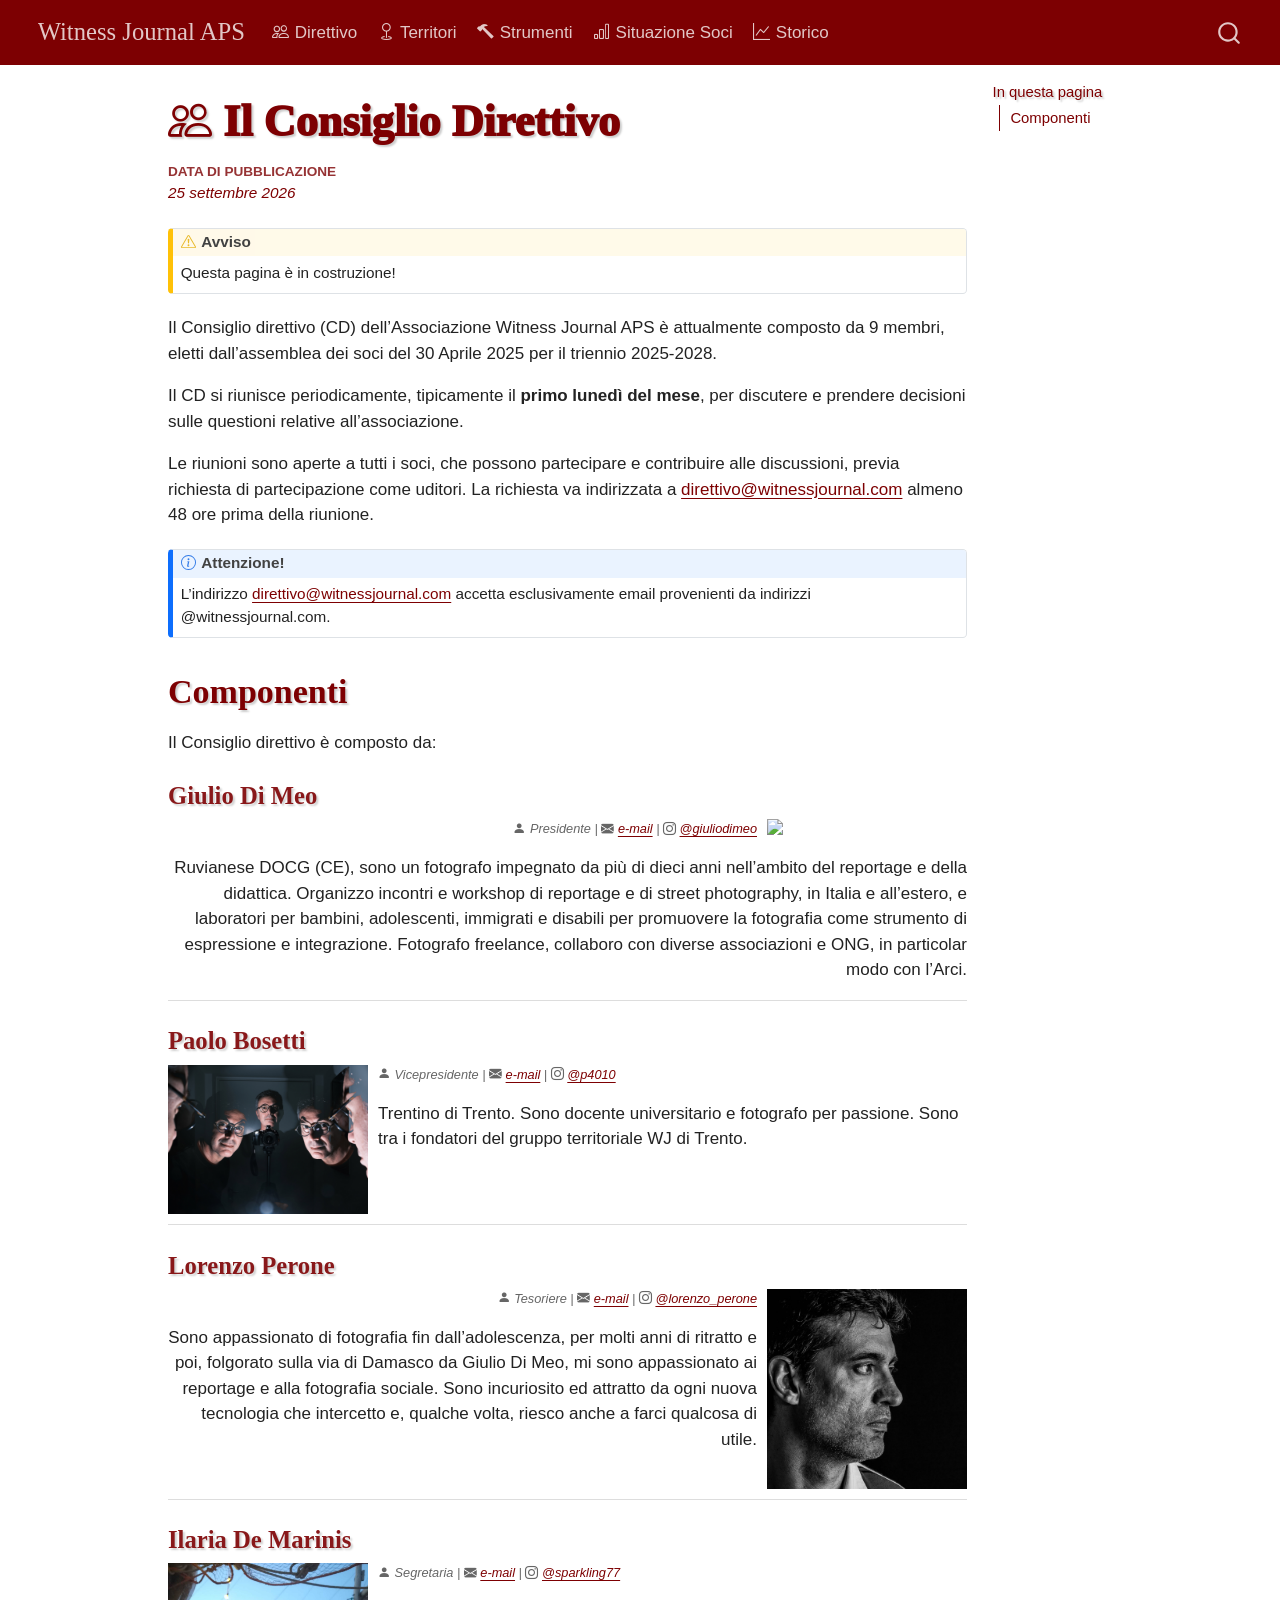
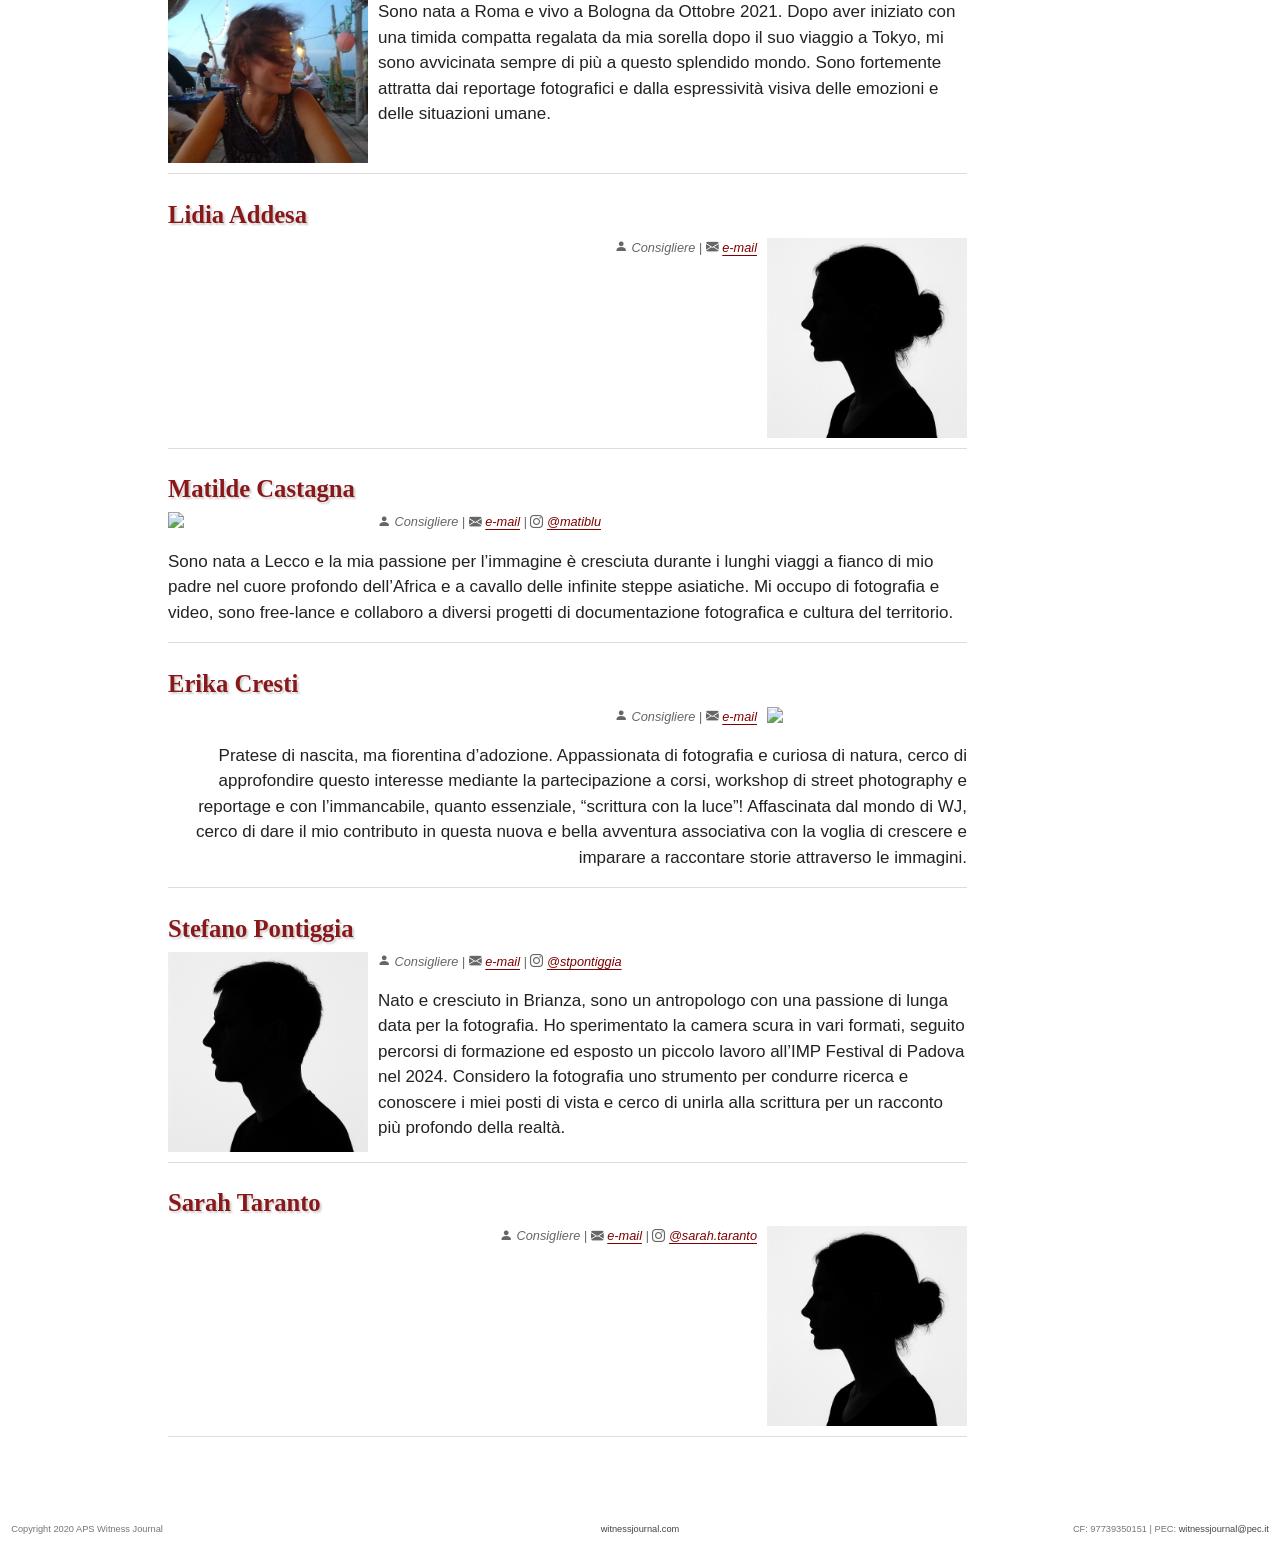
==== commit fc03b608: "Built site for gh-pages" ====
--- a/direttivo.html
+++ b/direttivo.html
@@ -48,9 +48,9 @@
 <link href="site_libs/quarto-html/quarto-syntax-highlighting-64a204ab8560d761af7679ceaba22944.css" rel="stylesheet" class="quarto-color-scheme-extra" id="quarto-text-highlighting-styles">
 <script src="site_libs/bootstrap/bootstrap.min.js"></script>
 <link href="site_libs/bootstrap/bootstrap-icons.css" rel="stylesheet">
-<link href="site_libs/bootstrap/bootstrap-078c83a632ba5412c074b46b53a04349.min.css" rel="stylesheet" append-hash="true" class="quarto-color-scheme" id="quarto-bootstrap" data-mode="light">
-<link href="site_libs/bootstrap/bootstrap-dark-078c83a632ba5412c074b46b53a04349.min.css" rel="stylesheet" append-hash="true" class="quarto-color-scheme quarto-color-alternate" id="quarto-bootstrap" data-mode="light">
-<link href="site_libs/bootstrap/bootstrap-078c83a632ba5412c074b46b53a04349.min.css" rel="stylesheet" append-hash="true" class="quarto-color-scheme-extra" id="quarto-bootstrap" data-mode="light">
+<link href="site_libs/bootstrap/bootstrap-d942ac0f28a74f5e75b79e9ace223605.min.css" rel="stylesheet" append-hash="true" class="quarto-color-scheme" id="quarto-bootstrap" data-mode="light">
+<link href="site_libs/bootstrap/bootstrap-dark-d942ac0f28a74f5e75b79e9ace223605.min.css" rel="stylesheet" append-hash="true" class="quarto-color-scheme quarto-color-alternate" id="quarto-bootstrap" data-mode="light">
+<link href="site_libs/bootstrap/bootstrap-d942ac0f28a74f5e75b79e9ace223605.min.css" rel="stylesheet" append-hash="true" class="quarto-color-scheme-extra" id="quarto-bootstrap" data-mode="light">
 <link href="site_libs/quarto-contrib/bootstrap-icons-1.11.1/all.css" rel="stylesheet">
 <script id="quarto-search-options" type="application/json">{
   "location": "navbar",
@@ -171,7 +171,7 @@
     <div>
     <div class="quarto-title-meta-heading">Data di Pubblicazione</div>
     <div class="quarto-title-meta-contents">
-      <p class="date">18 settembre 2026</p>
+      <p class="date">25 settembre 2026</p>
     </div>
   </div>
   
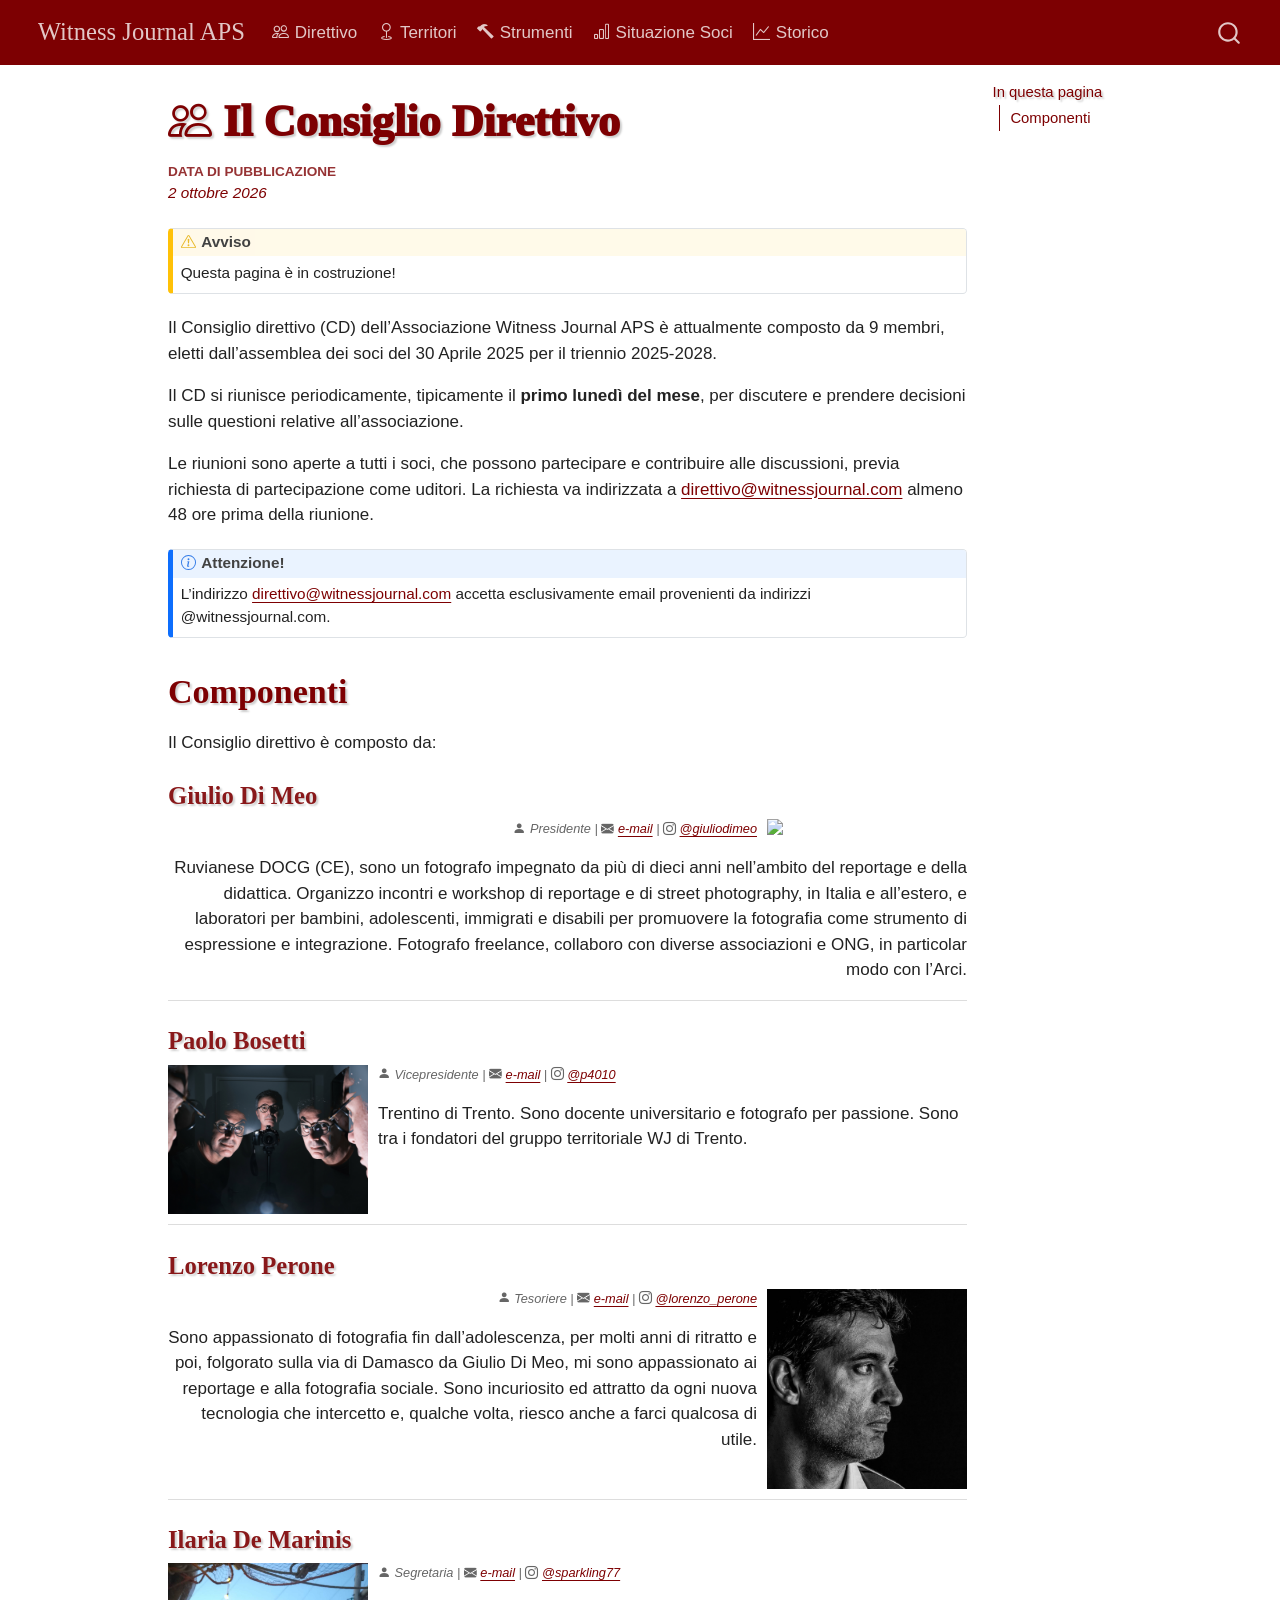
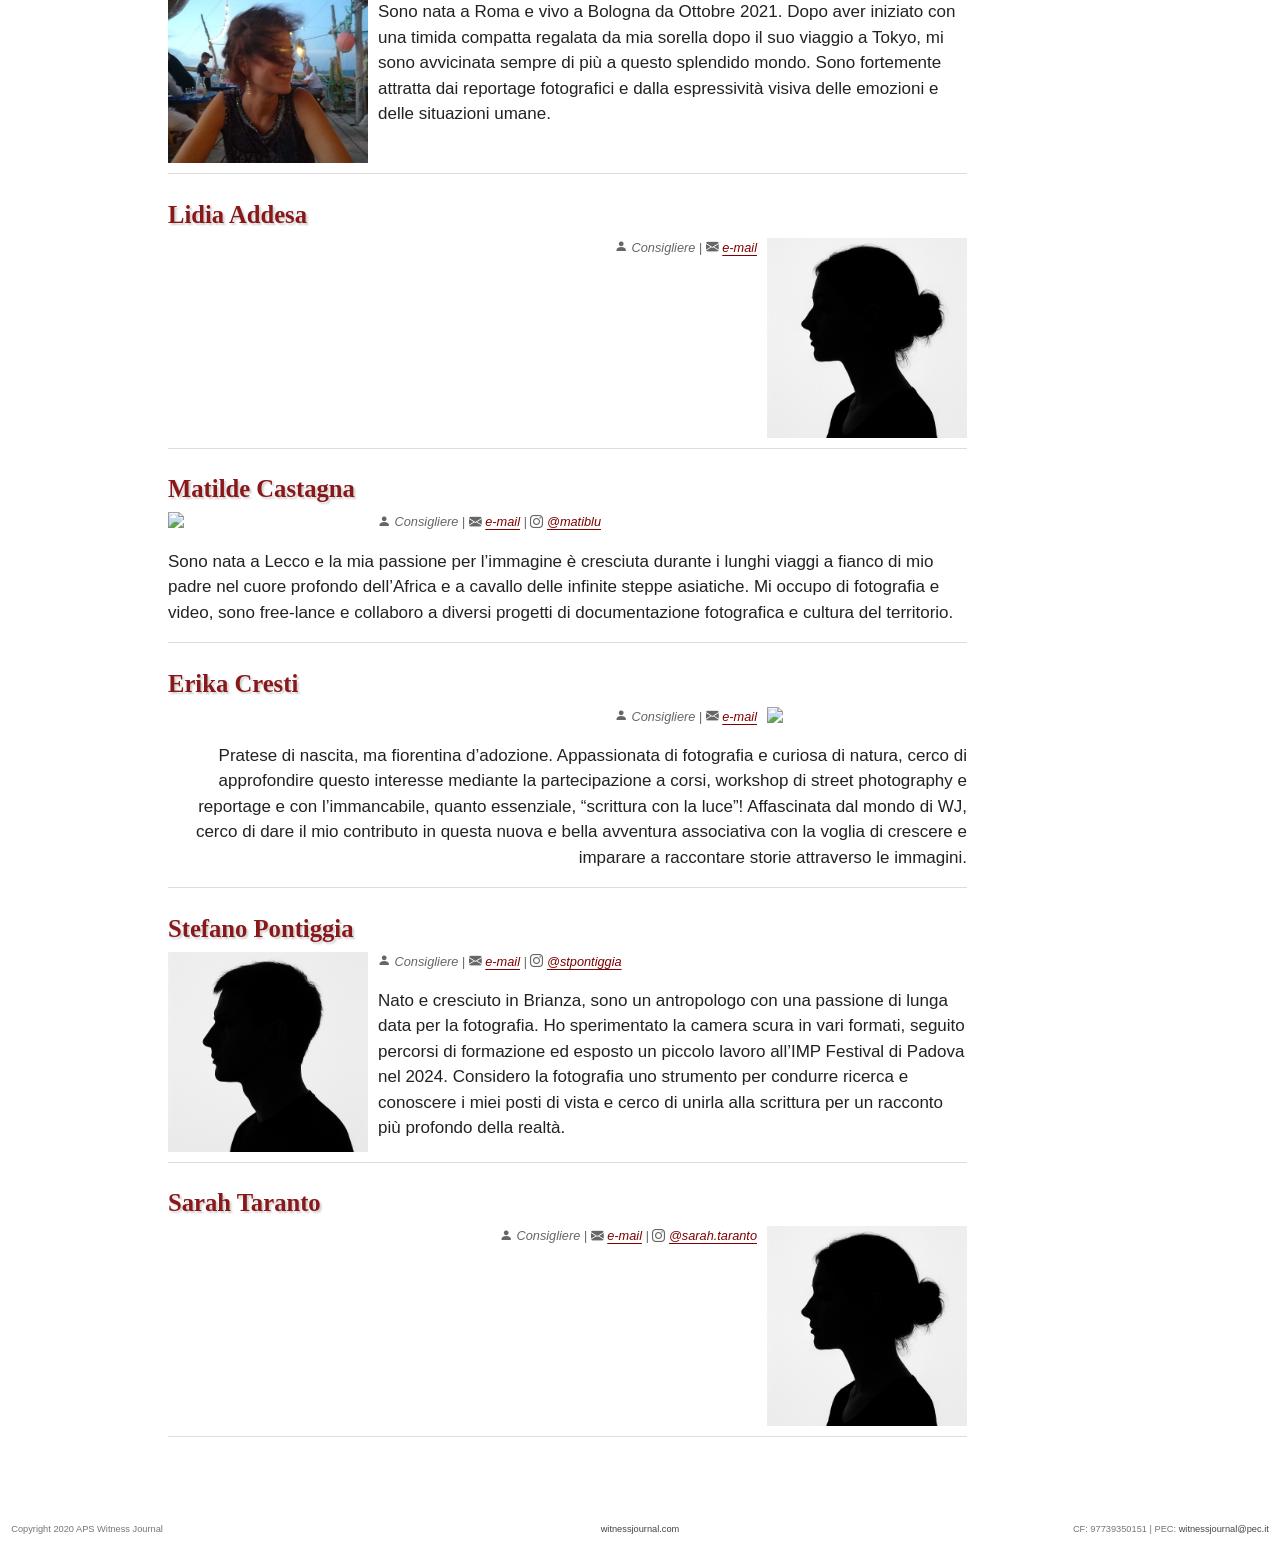
==== commit 061a0c8e: "Built site for gh-pages" ====
--- a/direttivo.html
+++ b/direttivo.html
@@ -171,7 +171,7 @@
     <div>
     <div class="quarto-title-meta-heading">Data di Pubblicazione</div>
     <div class="quarto-title-meta-contents">
-      <p class="date">25 settembre 2026</p>
+      <p class="date">2 ottobre 2026</p>
     </div>
   </div>
   
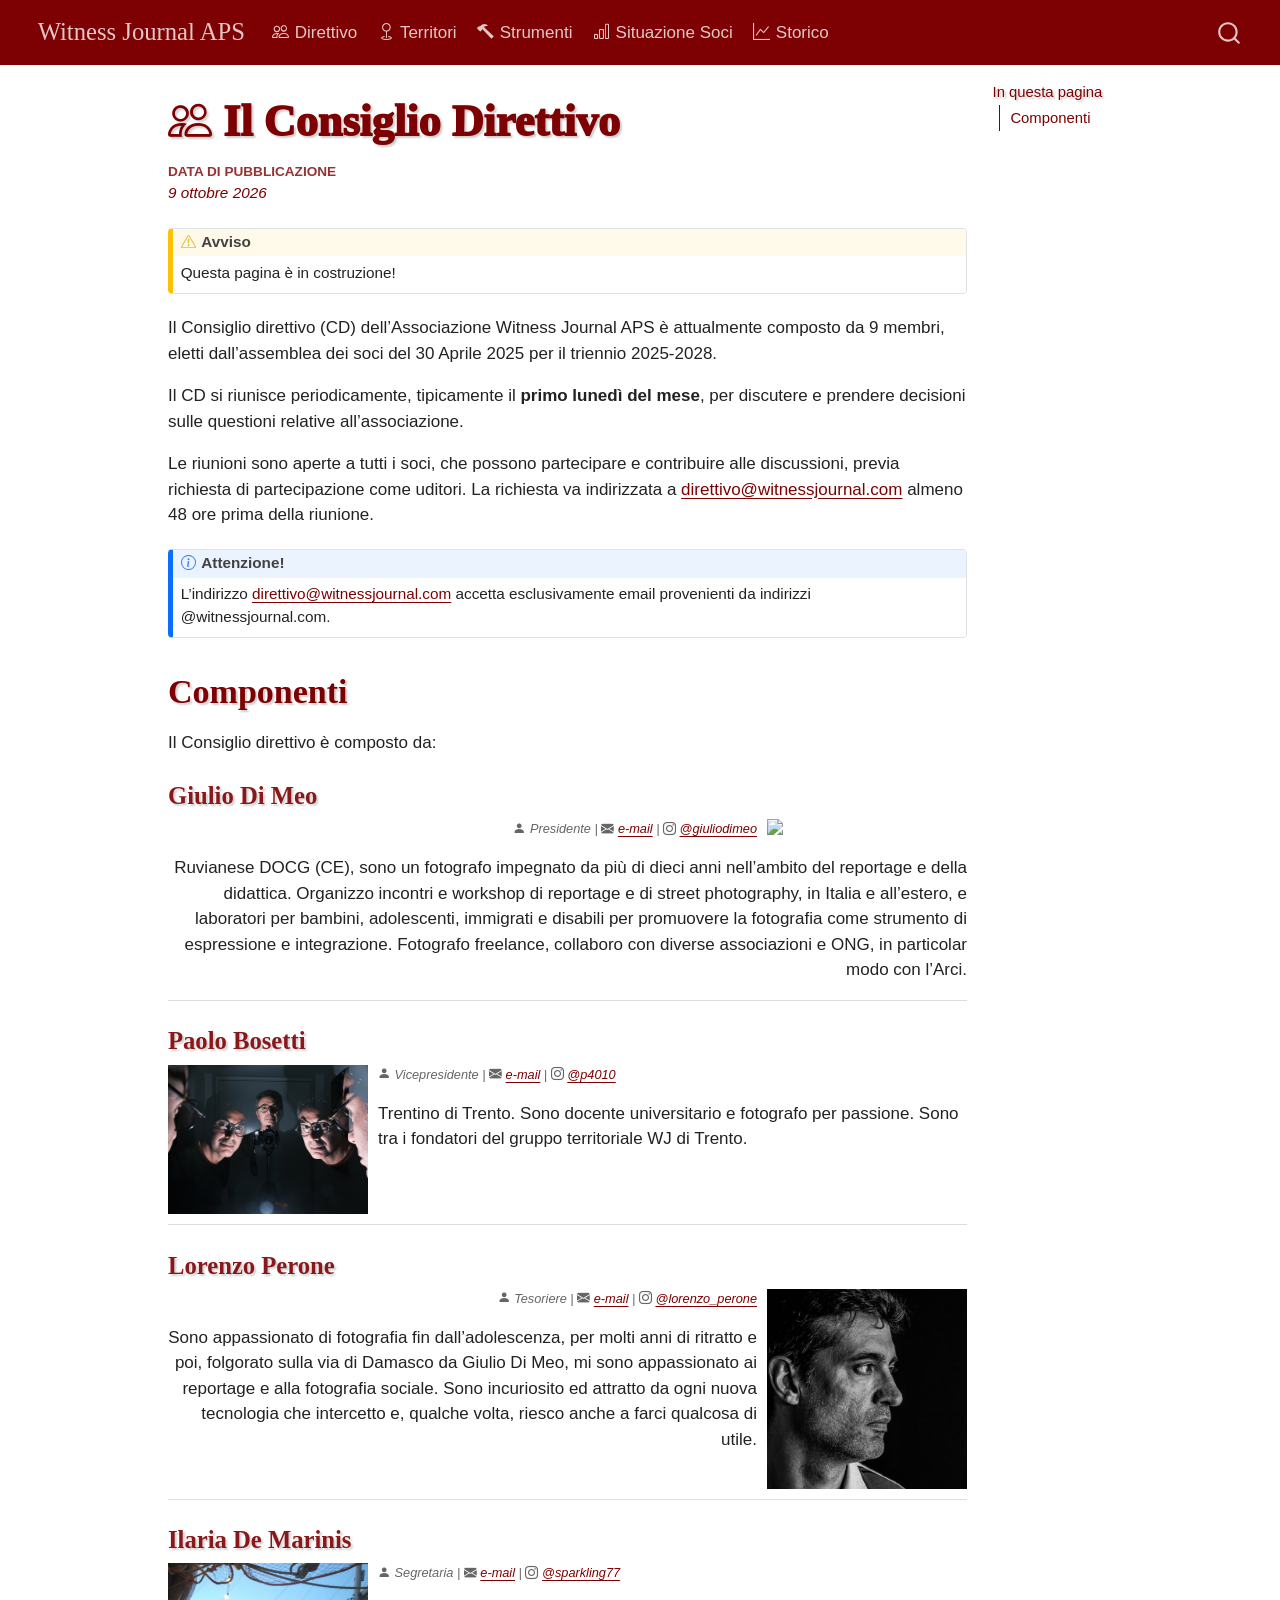
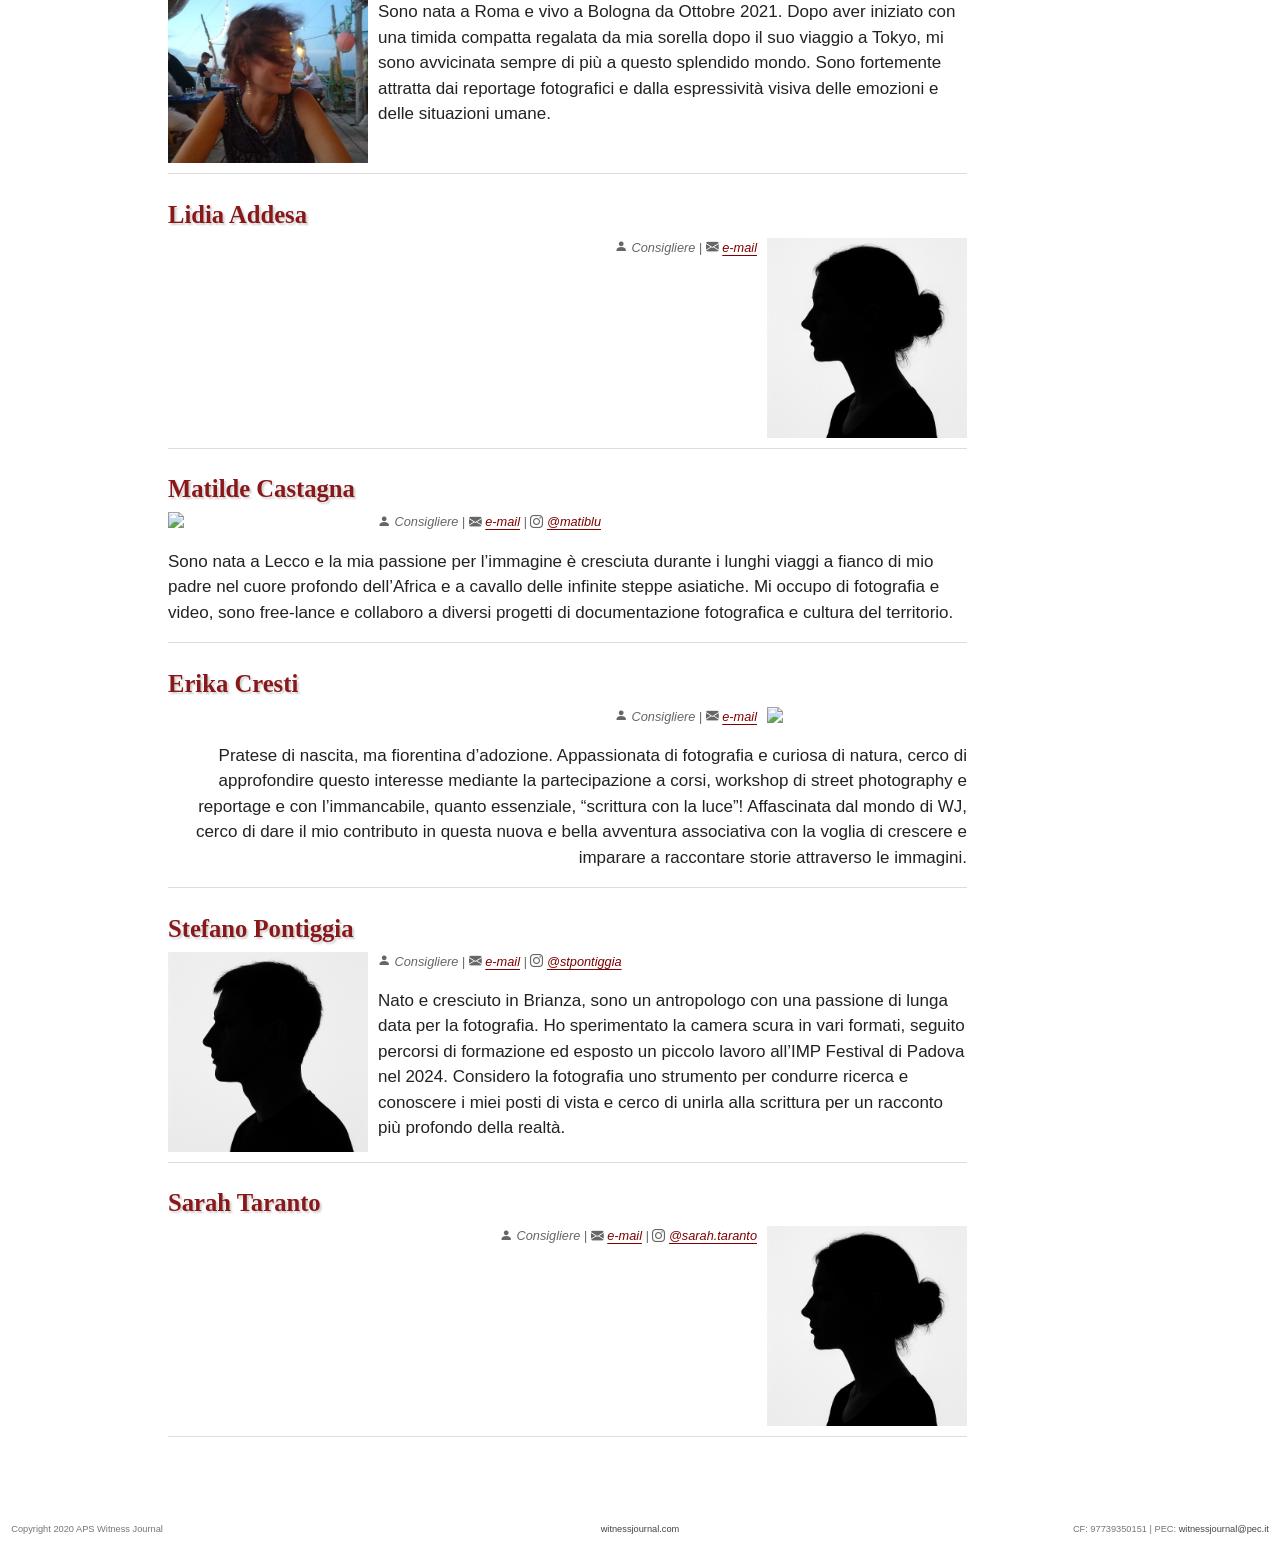
==== commit 09f66f2f: "Built site for gh-pages" ====
--- a/direttivo.html
+++ b/direttivo.html
@@ -2,7 +2,7 @@
 <html xmlns="http://www.w3.org/1999/xhtml" lang="it-IT" xml:lang="it-IT"><head>
 
 <meta charset="utf-8">
-<meta name="generator" content="quarto-1.10.18">
+<meta name="generator" content="quarto-1.10.19">
 
 <meta name="viewport" content="width=device-width, initial-scale=1.0, user-scalable=yes">
 
@@ -43,9 +43,9 @@
 <script src="site_libs/quarto-html/tippy.umd.min.js"></script>
 <script src="site_libs/quarto-html/anchor.min.js"></script>
 <link href="site_libs/quarto-html/tippy.css" rel="stylesheet">
-<link href="site_libs/quarto-html/quarto-syntax-highlighting-64a204ab8560d761af7679ceaba22944.css" rel="stylesheet" class="quarto-color-scheme" id="quarto-text-highlighting-styles">
-<link href="site_libs/quarto-html/quarto-syntax-highlighting-dark-b85bc7c33db8c58e0ec93c3465666fed.css" rel="stylesheet" class="quarto-color-scheme quarto-color-alternate" id="quarto-text-highlighting-styles">
-<link href="site_libs/quarto-html/quarto-syntax-highlighting-64a204ab8560d761af7679ceaba22944.css" rel="stylesheet" class="quarto-color-scheme-extra" id="quarto-text-highlighting-styles">
+<link href="site_libs/quarto-html/quarto-syntax-highlighting-bf27225e3a48a9273f3daa8f8e829971.css" rel="stylesheet" class="quarto-color-scheme" id="quarto-text-highlighting-styles">
+<link href="site_libs/quarto-html/quarto-syntax-highlighting-dark-b626d73c4c936ccc3cb08be7d45d1df6.css" rel="stylesheet" class="quarto-color-scheme quarto-color-alternate" id="quarto-text-highlighting-styles">
+<link href="site_libs/quarto-html/quarto-syntax-highlighting-bf27225e3a48a9273f3daa8f8e829971.css" rel="stylesheet" class="quarto-color-scheme-extra" id="quarto-text-highlighting-styles">
 <script src="site_libs/bootstrap/bootstrap.min.js"></script>
 <link href="site_libs/bootstrap/bootstrap-icons.css" rel="stylesheet">
 <link href="site_libs/bootstrap/bootstrap-d942ac0f28a74f5e75b79e9ace223605.min.css" rel="stylesheet" append-hash="true" class="quarto-color-scheme" id="quarto-bootstrap" data-mode="light">
@@ -171,7 +171,7 @@
     <div>
     <div class="quarto-title-meta-heading">Data di Pubblicazione</div>
     <div class="quarto-title-meta-contents">
-      <p class="date">2 ottobre 2026</p>
+      <p class="date">9 ottobre 2026</p>
     </div>
   </div>
   
--- a/site_libs/quarto-html/quarto-syntax-highlighting-bf27225e3a48a9273f3daa8f8e829971.css
+++ b/site_libs/quarto-html/quarto-syntax-highlighting-bf27225e3a48a9273f3daa8f8e829971.css
@@ -0,0 +1,236 @@
+/* quarto syntax highlight colors */
+:root {
+  --quarto-hl-ot-color: #003B4F;
+  --quarto-hl-at-color: #657422;
+  --quarto-hl-ss-color: #20794D;
+  --quarto-hl-an-color: #5E5E5E;
+  --quarto-hl-fu-color: #4758AB;
+  --quarto-hl-st-color: #20794D;
+  --quarto-hl-cf-color: #003B4F;
+  --quarto-hl-op-color: #5E5E5E;
+  --quarto-hl-er-color: #AD0000;
+  --quarto-hl-bn-color: #AD0000;
+  --quarto-hl-al-color: #AD0000;
+  --quarto-hl-va-color: #111111;
+  --quarto-hl-bu-color: inherit;
+  --quarto-hl-ex-color: inherit;
+  --quarto-hl-pp-color: #AD0000;
+  --quarto-hl-in-color: #5E5E5E;
+  --quarto-hl-vs-color: #20794D;
+  --quarto-hl-wa-color: #5E5E5E;
+  --quarto-hl-do-color: #5E5E5E;
+  --quarto-hl-im-color: #00769E;
+  --quarto-hl-ch-color: #20794D;
+  --quarto-hl-dt-color: #AD0000;
+  --quarto-hl-fl-color: #AD0000;
+  --quarto-hl-co-color: #5E5E5E;
+  --quarto-hl-cv-color: #5E5E5E;
+  --quarto-hl-cn-color: #8f5902;
+  --quarto-hl-sc-color: #5E5E5E;
+  --quarto-hl-dv-color: #AD0000;
+  --quarto-hl-kw-color: #003B4F;
+}
+
+/* other quarto variables */
+:root {
+  --quarto-font-monospace: SFMono-Regular, Menlo, Monaco, Consolas, "Liberation Mono", "Courier New", monospace;
+}
+
+/* syntax highlight based on Pandoc's rules */
+pre > code.sourceCode > span {
+  color: #003B4F;
+}
+
+code.sourceCode > span {
+  color: #003B4F;
+}
+
+div.sourceCode,
+div.sourceCode pre.sourceCode {
+  color: #003B4F;
+}
+
+/* Normal */
+code span {
+  color: #003B4F;
+}
+
+/* Alert */
+code span.al {
+  color: #AD0000;
+  font-style: inherit;
+}
+
+/* Annotation */
+code span.an {
+  color: #5E5E5E;
+  font-style: inherit;
+}
+
+/* Attribute */
+code span.at {
+  color: #657422;
+  font-style: inherit;
+}
+
+/* BaseN */
+code span.bn {
+  color: #AD0000;
+  font-style: inherit;
+}
+
+/* BuiltIn */
+code span.bu {
+  font-style: inherit;
+}
+
+/* ControlFlow */
+code span.cf {
+  color: #003B4F;
+  font-weight: bold;
+  font-style: inherit;
+}
+
+/* Char */
+code span.ch {
+  color: #20794D;
+  font-style: inherit;
+}
+
+/* Constant */
+code span.cn {
+  color: #8f5902;
+  font-style: inherit;
+}
+
+/* Comment */
+code span.co {
+  color: #5E5E5E;
+  font-style: inherit;
+}
+
+/* CommentVar */
+code span.cv {
+  color: #5E5E5E;
+  font-style: italic;
+}
+
+/* Documentation */
+code span.do {
+  color: #5E5E5E;
+  font-style: italic;
+}
+
+/* DataType */
+code span.dt {
+  color: #AD0000;
+  font-style: inherit;
+}
+
+/* DecVal */
+code span.dv {
+  color: #AD0000;
+  font-style: inherit;
+}
+
+/* Error */
+code span.er {
+  color: #AD0000;
+  font-style: inherit;
+}
+
+/* Extension */
+code span.ex {
+  font-style: inherit;
+}
+
+/* Float */
+code span.fl {
+  color: #AD0000;
+  font-style: inherit;
+}
+
+/* Function */
+code span.fu {
+  color: #4758AB;
+  font-style: inherit;
+}
+
+/* Import */
+code span.im {
+  color: #00769E;
+  font-style: inherit;
+}
+
+/* Information */
+code span.in {
+  color: #5E5E5E;
+  font-style: inherit;
+}
+
+/* Keyword */
+code span.kw {
+  color: #003B4F;
+  font-weight: bold;
+  font-style: inherit;
+}
+
+/* Operator */
+code span.op {
+  color: #5E5E5E;
+  font-style: inherit;
+}
+
+/* Other */
+code span.ot {
+  color: #003B4F;
+  font-style: inherit;
+}
+
+/* Preprocessor */
+code span.pp {
+  color: #AD0000;
+  font-style: inherit;
+}
+
+/* SpecialChar */
+code span.sc {
+  color: #5E5E5E;
+  font-style: inherit;
+}
+
+/* SpecialString */
+code span.ss {
+  color: #20794D;
+  font-style: inherit;
+}
+
+/* String */
+code span.st {
+  color: #20794D;
+  font-style: inherit;
+}
+
+/* Variable */
+code span.va {
+  color: #111111;
+  font-style: inherit;
+}
+
+/* VerbatimString */
+code span.vs {
+  color: #20794D;
+  font-style: inherit;
+}
+
+/* Warning */
+code span.wa {
+  color: #5E5E5E;
+  font-style: italic;
+}
+
+.prevent-inlining {
+  content: "</";
+}
+
+/*# sourceMappingURL=8be38f48d34c45af72792cbd699585e7.css.map */
--- a/site_libs/quarto-html/quarto-syntax-highlighting-dark-b626d73c4c936ccc3cb08be7d45d1df6.css
+++ b/site_libs/quarto-html/quarto-syntax-highlighting-dark-b626d73c4c936ccc3cb08be7d45d1df6.css
@@ -0,0 +1,219 @@
+/* quarto syntax highlight colors */
+:root {
+  --quarto-hl-al-color: #f07178;
+  --quarto-hl-an-color: #d4d0ab;
+  --quarto-hl-at-color: #00e0e0;
+  --quarto-hl-bn-color: #d4d0ab;
+  --quarto-hl-bu-color: #abe338;
+  --quarto-hl-ch-color: #abe338;
+  --quarto-hl-co-color: #f8f8f2;
+  --quarto-hl-cv-color: #ffd700;
+  --quarto-hl-cn-color: #ffd700;
+  --quarto-hl-cf-color: #ffa07a;
+  --quarto-hl-dt-color: #ffa07a;
+  --quarto-hl-dv-color: #d4d0ab;
+  --quarto-hl-do-color: #f8f8f2;
+  --quarto-hl-er-color: #f07178;
+  --quarto-hl-ex-color: #00e0e0;
+  --quarto-hl-fl-color: #d4d0ab;
+  --quarto-hl-fu-color: #ffa07a;
+  --quarto-hl-im-color: #abe338;
+  --quarto-hl-in-color: #d4d0ab;
+  --quarto-hl-kw-color: #ffa07a;
+  --quarto-hl-op-color: #ffa07a;
+  --quarto-hl-ot-color: #00e0e0;
+  --quarto-hl-pp-color: #dcc6e0;
+  --quarto-hl-re-color: #00e0e0;
+  --quarto-hl-sc-color: #abe338;
+  --quarto-hl-ss-color: #abe338;
+  --quarto-hl-st-color: #abe338;
+  --quarto-hl-va-color: #00e0e0;
+  --quarto-hl-vs-color: #abe338;
+  --quarto-hl-wa-color: #dcc6e0;
+}
+
+/* other quarto variables */
+:root {
+  --quarto-font-monospace: SFMono-Regular, Menlo, Monaco, Consolas, "Liberation Mono", "Courier New", monospace;
+}
+
+/* syntax highlight based on Pandoc's rules */
+pre > code.sourceCode > span {
+  color: #f8f8f2;
+}
+
+code.sourceCode > span {
+  color: #f8f8f2;
+}
+
+div.sourceCode,
+div.sourceCode pre.sourceCode {
+  color: #f8f8f2;
+}
+
+/* Normal */
+code span {
+  color: #f8f8f2;
+}
+
+/* Alert */
+code span.al {
+  color: #f07178;
+}
+
+/* Annotation */
+code span.an {
+  color: #d4d0ab;
+}
+
+/* Attribute */
+code span.at {
+  color: #00e0e0;
+}
+
+/* BaseN */
+code span.bn {
+  color: #d4d0ab;
+}
+
+/* BuiltIn */
+code span.bu {
+  color: #abe338;
+}
+
+/* ControlFlow */
+code span.cf {
+  font-weight: bold;
+  color: #ffa07a;
+}
+
+/* Char */
+code span.ch {
+  color: #abe338;
+}
+
+/* Constant */
+code span.cn {
+  color: #ffd700;
+}
+
+/* Comment */
+code span.co {
+  font-style: italic;
+  color: #f8f8f2;
+}
+
+/* CommentVar */
+code span.cv {
+  color: #ffd700;
+}
+
+/* Documentation */
+code span.do {
+  color: #f8f8f2;
+}
+
+/* DataType */
+code span.dt {
+  color: #ffa07a;
+}
+
+/* DecVal */
+code span.dv {
+  color: #d4d0ab;
+}
+
+/* Error */
+code span.er {
+  color: #f07178;
+  text-decoration: underline;
+}
+
+/* Extension */
+code span.ex {
+  font-weight: bold;
+  color: #00e0e0;
+}
+
+/* Float */
+code span.fl {
+  color: #d4d0ab;
+}
+
+/* Function */
+code span.fu {
+  color: #ffa07a;
+}
+
+/* Import */
+code span.im {
+  color: #abe338;
+}
+
+/* Information */
+code span.in {
+  color: #d4d0ab;
+}
+
+/* Keyword */
+code span.kw {
+  font-weight: bold;
+  color: #ffa07a;
+}
+
+/* Operator */
+code span.op {
+  color: #ffa07a;
+}
+
+/* Other */
+code span.ot {
+  color: #00e0e0;
+}
+
+/* Preprocessor */
+code span.pp {
+  color: #dcc6e0;
+}
+
+/* RegionMarker */
+code span.re {
+  background-color: #f8f8f2;
+  color: #00e0e0;
+}
+
+/* SpecialChar */
+code span.sc {
+  color: #abe338;
+}
+
+/* SpecialString */
+code span.ss {
+  color: #abe338;
+}
+
+/* String */
+code span.st {
+  color: #abe338;
+}
+
+/* Variable */
+code span.va {
+  color: #00e0e0;
+}
+
+/* VerbatimString */
+code span.vs {
+  color: #abe338;
+}
+
+/* Warning */
+code span.wa {
+  color: #dcc6e0;
+}
+
+.prevent-inlining {
+  content: "</";
+}
+
+/*# sourceMappingURL=a269c63e8167c3ae395728e86feb0848.css.map */
--- a/site_libs/quarto-html/quarto-syntax-highlighting-bf27225e3a48a9273f3daa8f8e829971.css
+++ b/site_libs/quarto-html/quarto-syntax-highlighting-bf27225e3a48a9273f3daa8f8e829971.css
@@ -0,0 +1,236 @@
+/* quarto syntax highlight colors */
+:root {
+  --quarto-hl-ot-color: #003B4F;
+  --quarto-hl-at-color: #657422;
+  --quarto-hl-ss-color: #20794D;
+  --quarto-hl-an-color: #5E5E5E;
+  --quarto-hl-fu-color: #4758AB;
+  --quarto-hl-st-color: #20794D;
+  --quarto-hl-cf-color: #003B4F;
+  --quarto-hl-op-color: #5E5E5E;
+  --quarto-hl-er-color: #AD0000;
+  --quarto-hl-bn-color: #AD0000;
+  --quarto-hl-al-color: #AD0000;
+  --quarto-hl-va-color: #111111;
+  --quarto-hl-bu-color: inherit;
+  --quarto-hl-ex-color: inherit;
+  --quarto-hl-pp-color: #AD0000;
+  --quarto-hl-in-color: #5E5E5E;
+  --quarto-hl-vs-color: #20794D;
+  --quarto-hl-wa-color: #5E5E5E;
+  --quarto-hl-do-color: #5E5E5E;
+  --quarto-hl-im-color: #00769E;
+  --quarto-hl-ch-color: #20794D;
+  --quarto-hl-dt-color: #AD0000;
+  --quarto-hl-fl-color: #AD0000;
+  --quarto-hl-co-color: #5E5E5E;
+  --quarto-hl-cv-color: #5E5E5E;
+  --quarto-hl-cn-color: #8f5902;
+  --quarto-hl-sc-color: #5E5E5E;
+  --quarto-hl-dv-color: #AD0000;
+  --quarto-hl-kw-color: #003B4F;
+}
+
+/* other quarto variables */
+:root {
+  --quarto-font-monospace: SFMono-Regular, Menlo, Monaco, Consolas, "Liberation Mono", "Courier New", monospace;
+}
+
+/* syntax highlight based on Pandoc's rules */
+pre > code.sourceCode > span {
+  color: #003B4F;
+}
+
+code.sourceCode > span {
+  color: #003B4F;
+}
+
+div.sourceCode,
+div.sourceCode pre.sourceCode {
+  color: #003B4F;
+}
+
+/* Normal */
+code span {
+  color: #003B4F;
+}
+
+/* Alert */
+code span.al {
+  color: #AD0000;
+  font-style: inherit;
+}
+
+/* Annotation */
+code span.an {
+  color: #5E5E5E;
+  font-style: inherit;
+}
+
+/* Attribute */
+code span.at {
+  color: #657422;
+  font-style: inherit;
+}
+
+/* BaseN */
+code span.bn {
+  color: #AD0000;
+  font-style: inherit;
+}
+
+/* BuiltIn */
+code span.bu {
+  font-style: inherit;
+}
+
+/* ControlFlow */
+code span.cf {
+  color: #003B4F;
+  font-weight: bold;
+  font-style: inherit;
+}
+
+/* Char */
+code span.ch {
+  color: #20794D;
+  font-style: inherit;
+}
+
+/* Constant */
+code span.cn {
+  color: #8f5902;
+  font-style: inherit;
+}
+
+/* Comment */
+code span.co {
+  color: #5E5E5E;
+  font-style: inherit;
+}
+
+/* CommentVar */
+code span.cv {
+  color: #5E5E5E;
+  font-style: italic;
+}
+
+/* Documentation */
+code span.do {
+  color: #5E5E5E;
+  font-style: italic;
+}
+
+/* DataType */
+code span.dt {
+  color: #AD0000;
+  font-style: inherit;
+}
+
+/* DecVal */
+code span.dv {
+  color: #AD0000;
+  font-style: inherit;
+}
+
+/* Error */
+code span.er {
+  color: #AD0000;
+  font-style: inherit;
+}
+
+/* Extension */
+code span.ex {
+  font-style: inherit;
+}
+
+/* Float */
+code span.fl {
+  color: #AD0000;
+  font-style: inherit;
+}
+
+/* Function */
+code span.fu {
+  color: #4758AB;
+  font-style: inherit;
+}
+
+/* Import */
+code span.im {
+  color: #00769E;
+  font-style: inherit;
+}
+
+/* Information */
+code span.in {
+  color: #5E5E5E;
+  font-style: inherit;
+}
+
+/* Keyword */
+code span.kw {
+  color: #003B4F;
+  font-weight: bold;
+  font-style: inherit;
+}
+
+/* Operator */
+code span.op {
+  color: #5E5E5E;
+  font-style: inherit;
+}
+
+/* Other */
+code span.ot {
+  color: #003B4F;
+  font-style: inherit;
+}
+
+/* Preprocessor */
+code span.pp {
+  color: #AD0000;
+  font-style: inherit;
+}
+
+/* SpecialChar */
+code span.sc {
+  color: #5E5E5E;
+  font-style: inherit;
+}
+
+/* SpecialString */
+code span.ss {
+  color: #20794D;
+  font-style: inherit;
+}
+
+/* String */
+code span.st {
+  color: #20794D;
+  font-style: inherit;
+}
+
+/* Variable */
+code span.va {
+  color: #111111;
+  font-style: inherit;
+}
+
+/* VerbatimString */
+code span.vs {
+  color: #20794D;
+  font-style: inherit;
+}
+
+/* Warning */
+code span.wa {
+  color: #5E5E5E;
+  font-style: italic;
+}
+
+.prevent-inlining {
+  content: "</";
+}
+
+/*# sourceMappingURL=8be38f48d34c45af72792cbd699585e7.css.map */
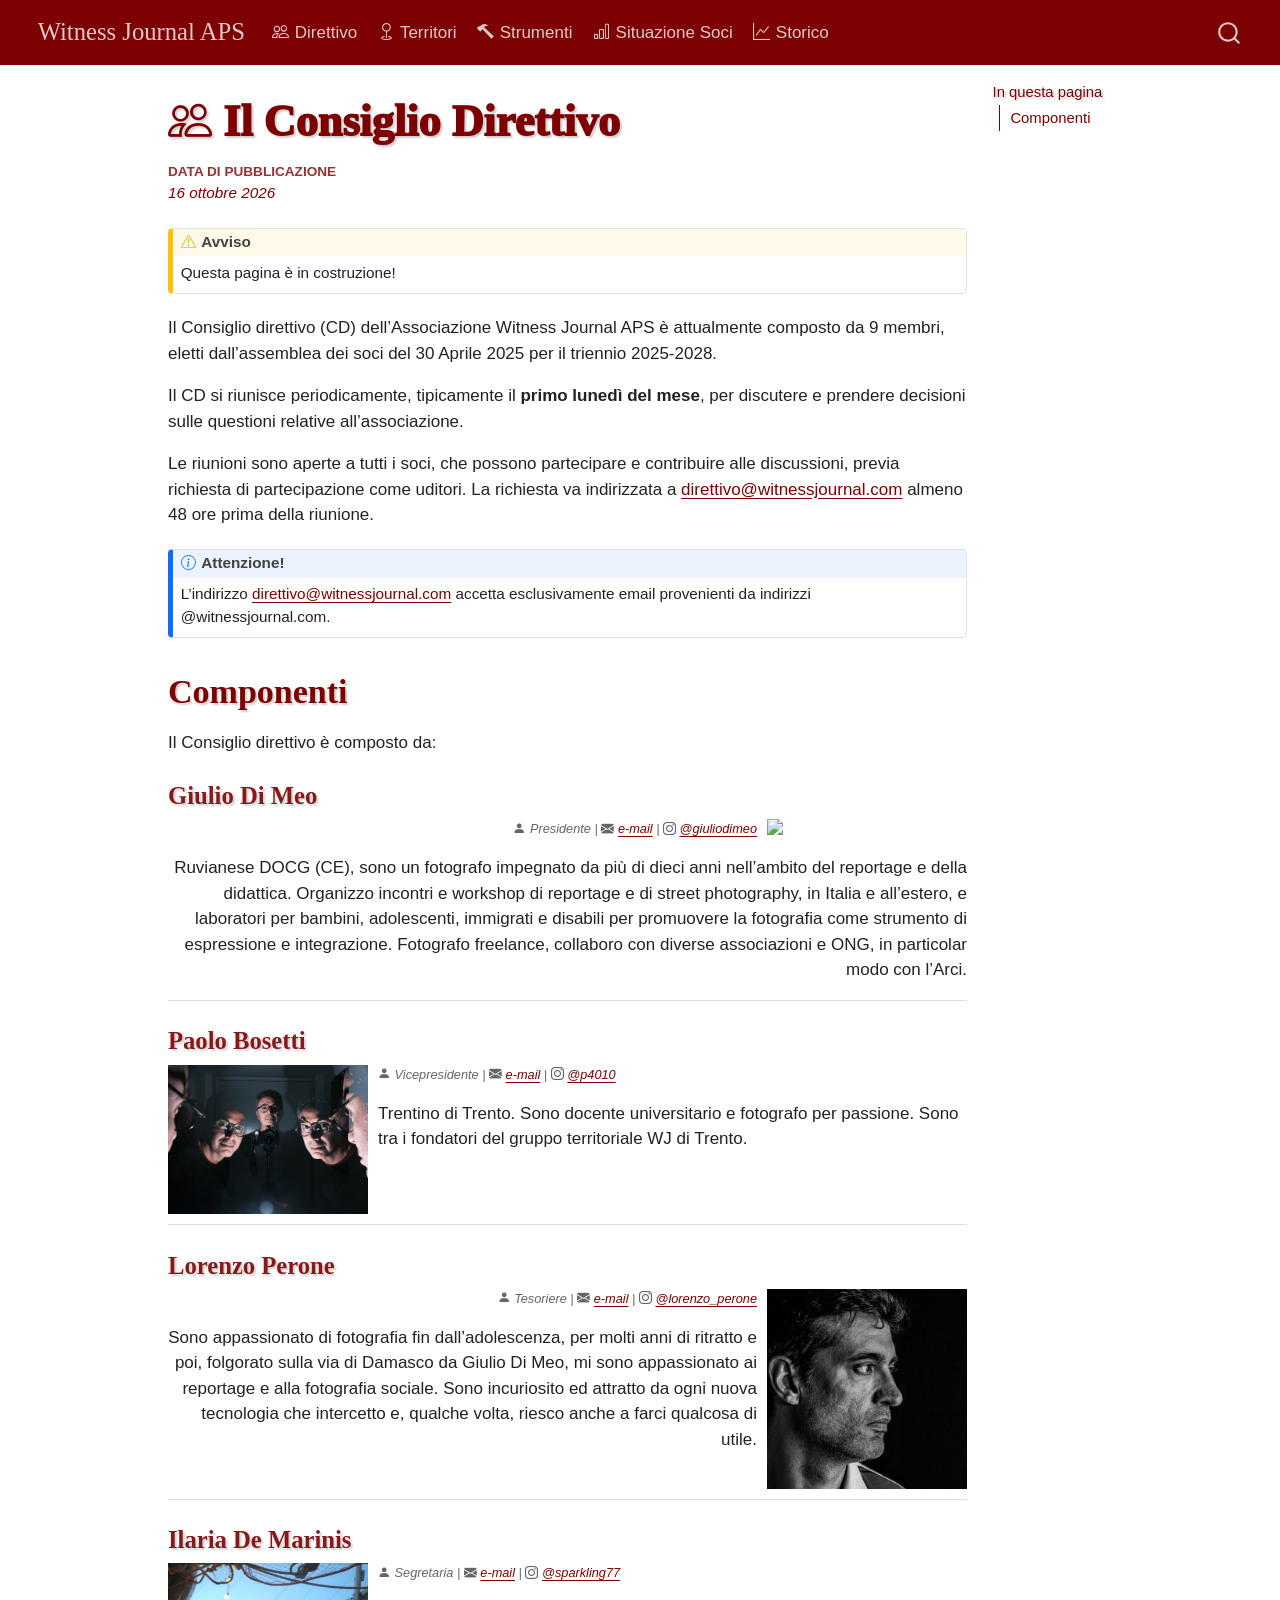
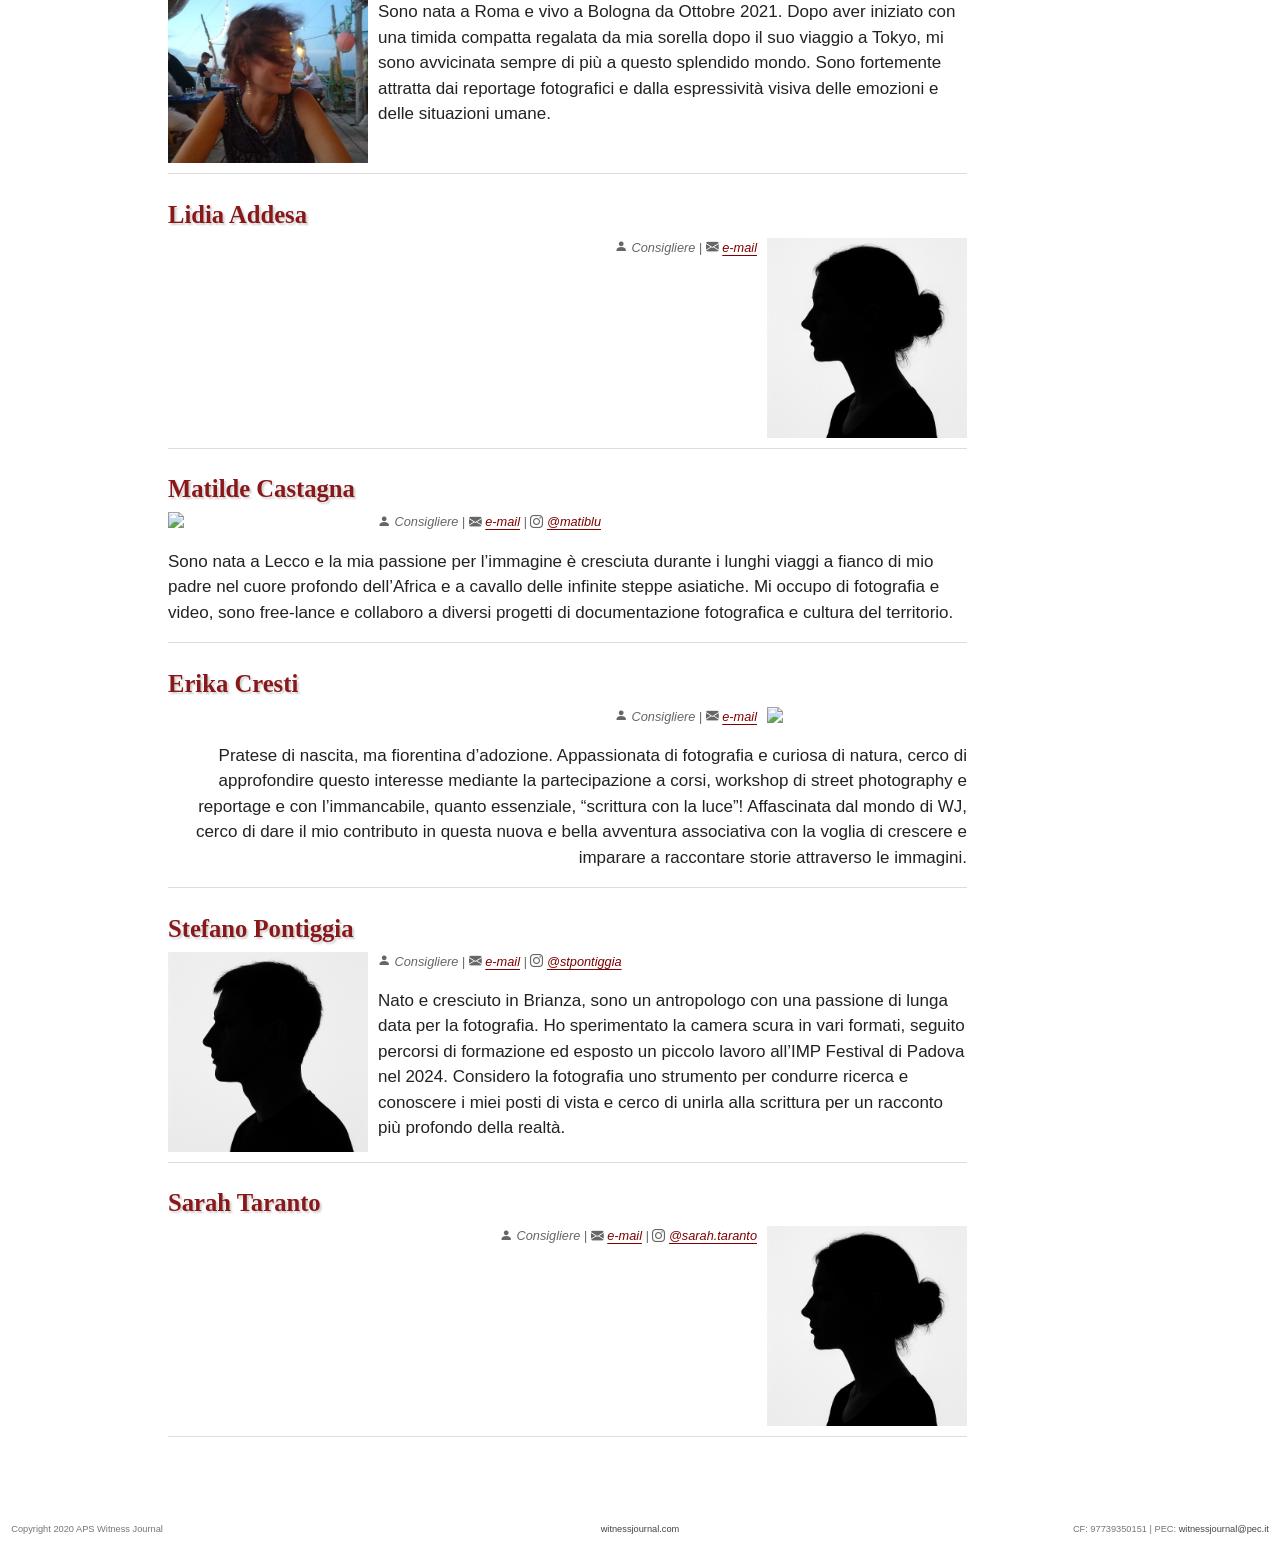
==== commit 861e338c: "Built site for gh-pages" ====
--- a/direttivo.html
+++ b/direttivo.html
@@ -171,7 +171,7 @@
     <div>
     <div class="quarto-title-meta-heading">Data di Pubblicazione</div>
     <div class="quarto-title-meta-contents">
-      <p class="date">9 ottobre 2026</p>
+      <p class="date">16 ottobre 2026</p>
     </div>
   </div>
   
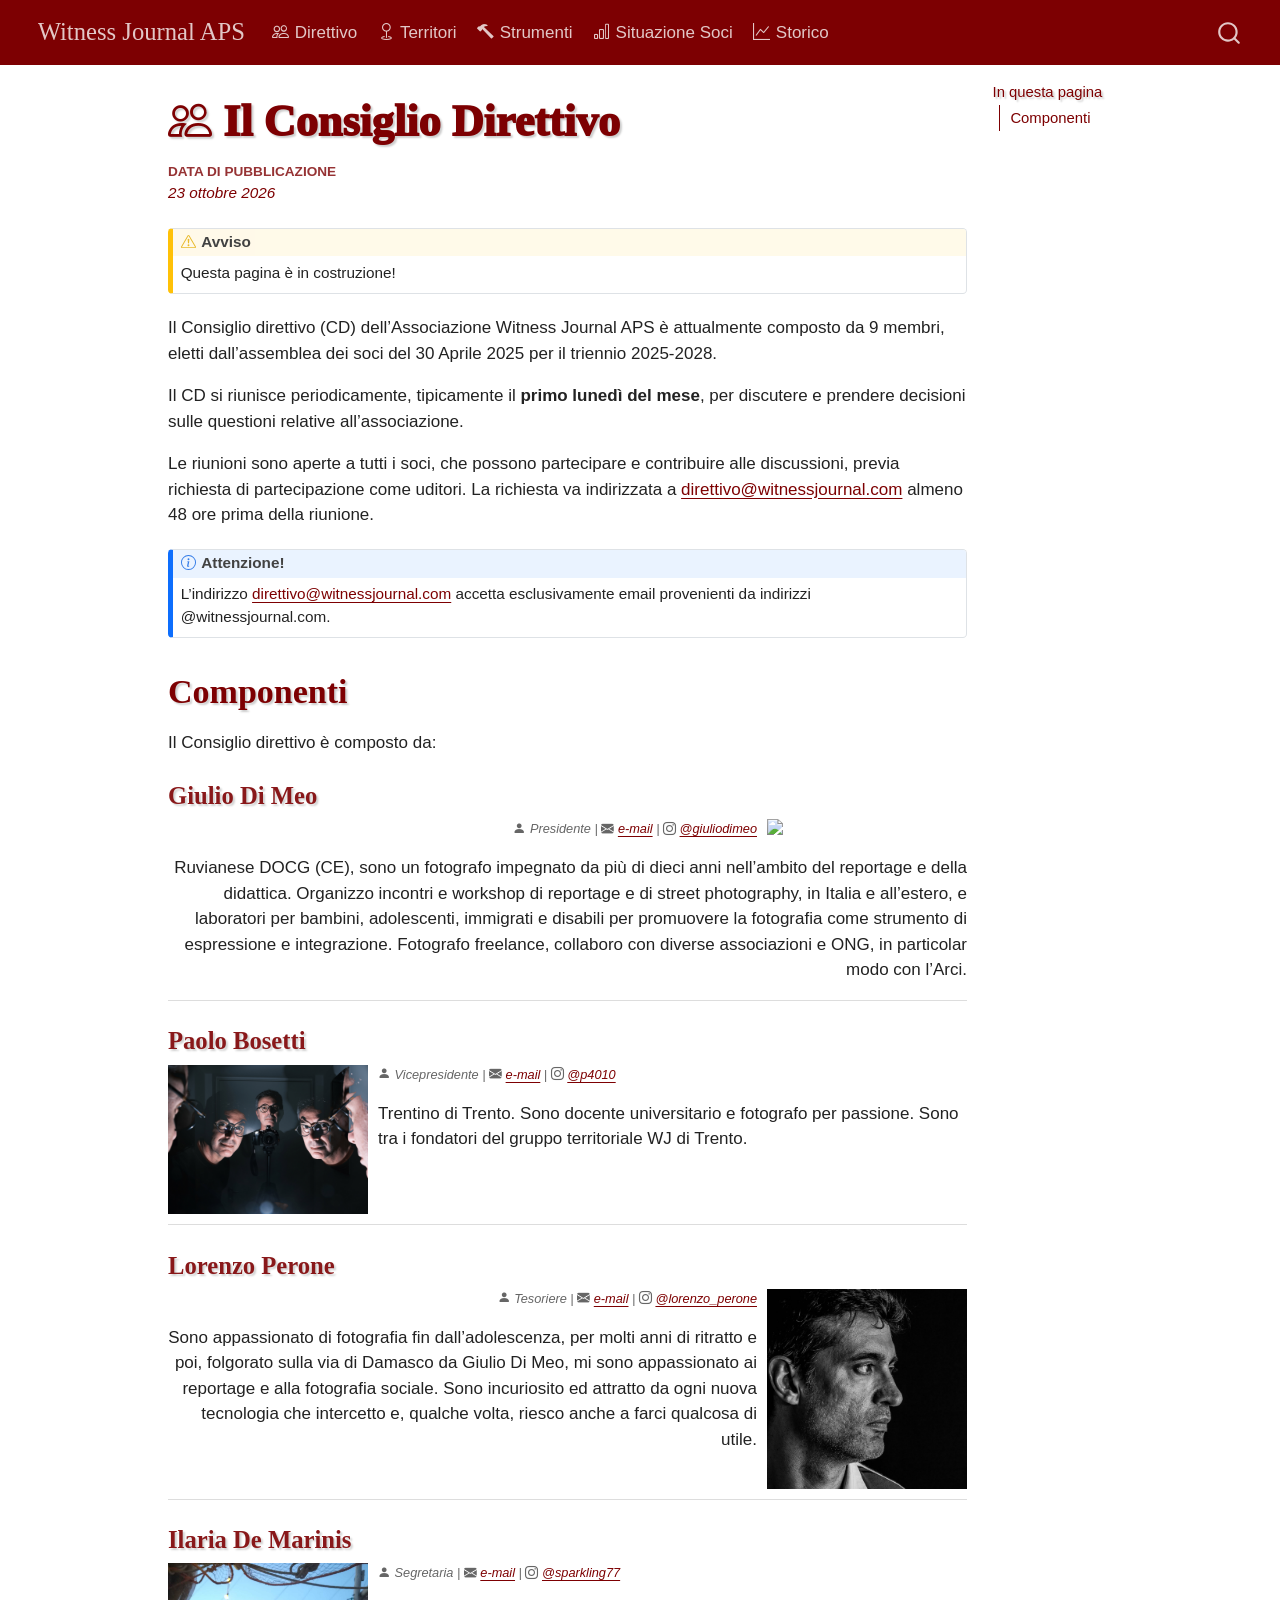
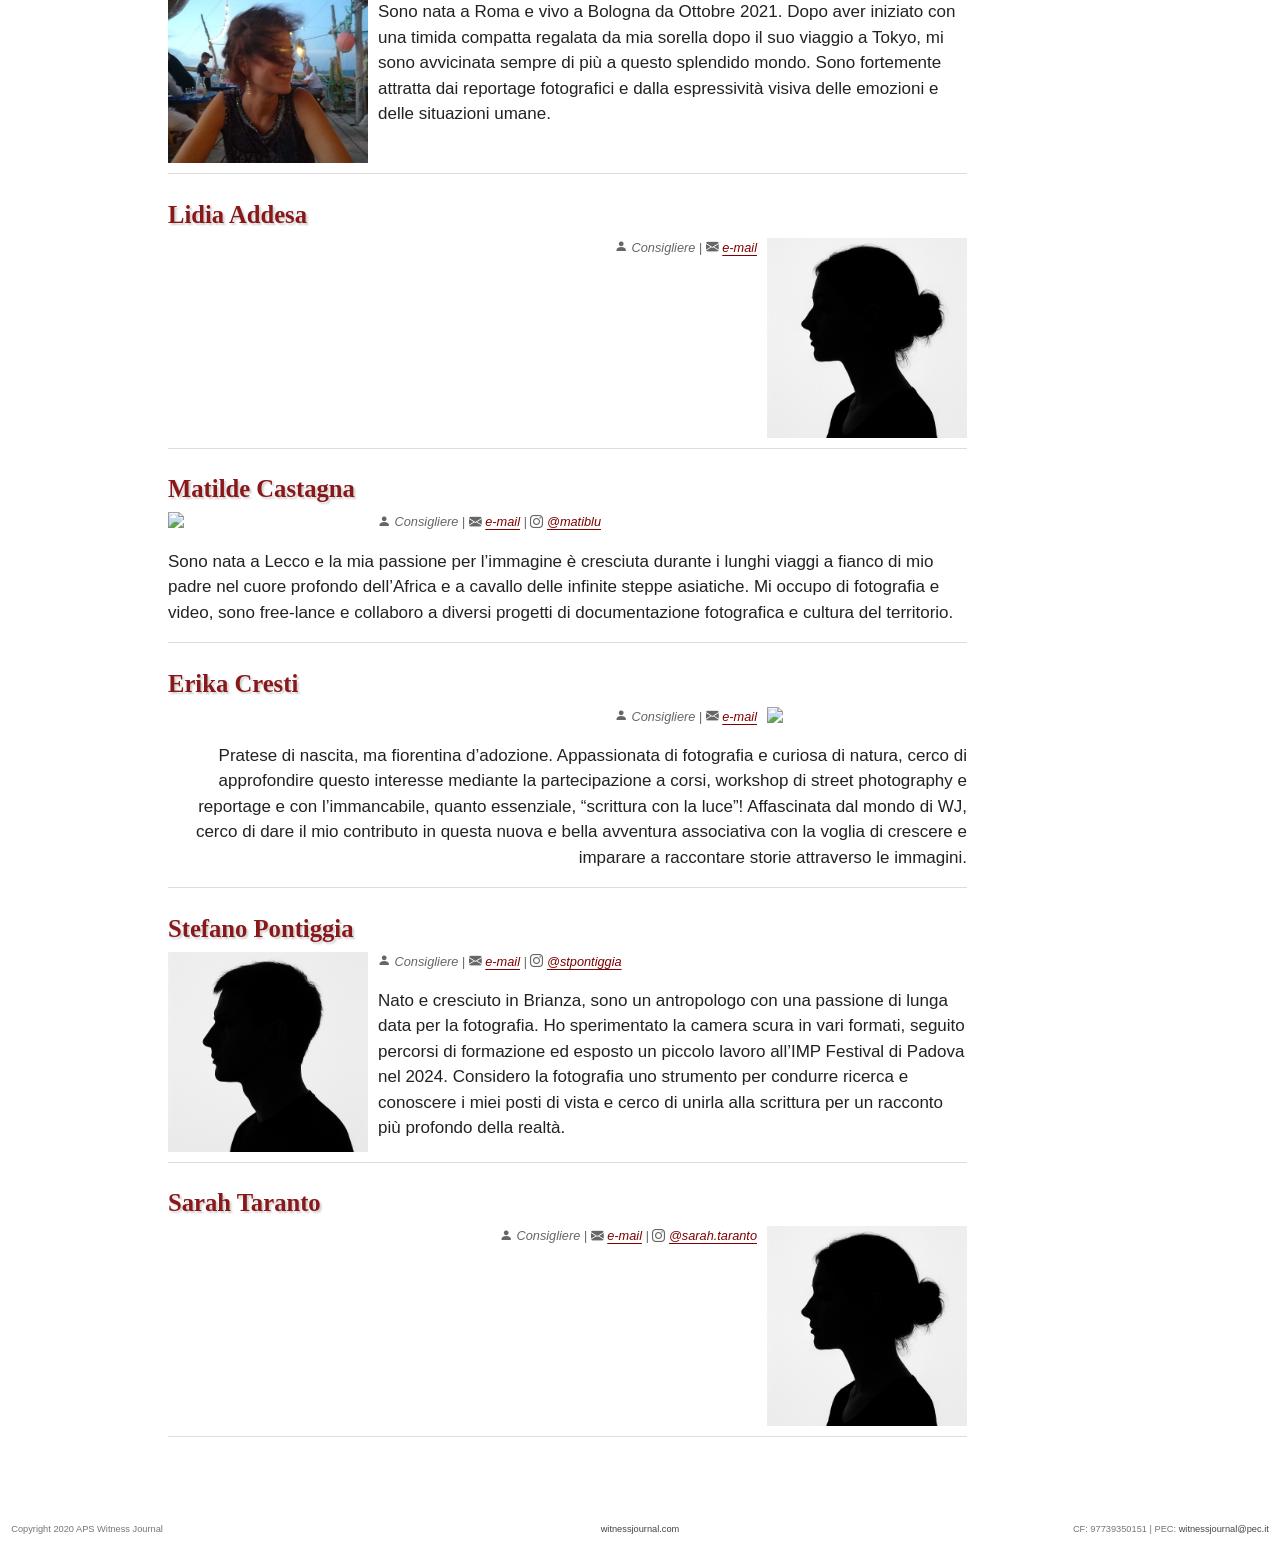
==== commit 5325de17: "Built site for gh-pages" ====
--- a/direttivo.html
+++ b/direttivo.html
@@ -171,7 +171,7 @@
     <div>
     <div class="quarto-title-meta-heading">Data di Pubblicazione</div>
     <div class="quarto-title-meta-contents">
-      <p class="date">16 ottobre 2026</p>
+      <p class="date">23 ottobre 2026</p>
     </div>
   </div>
   
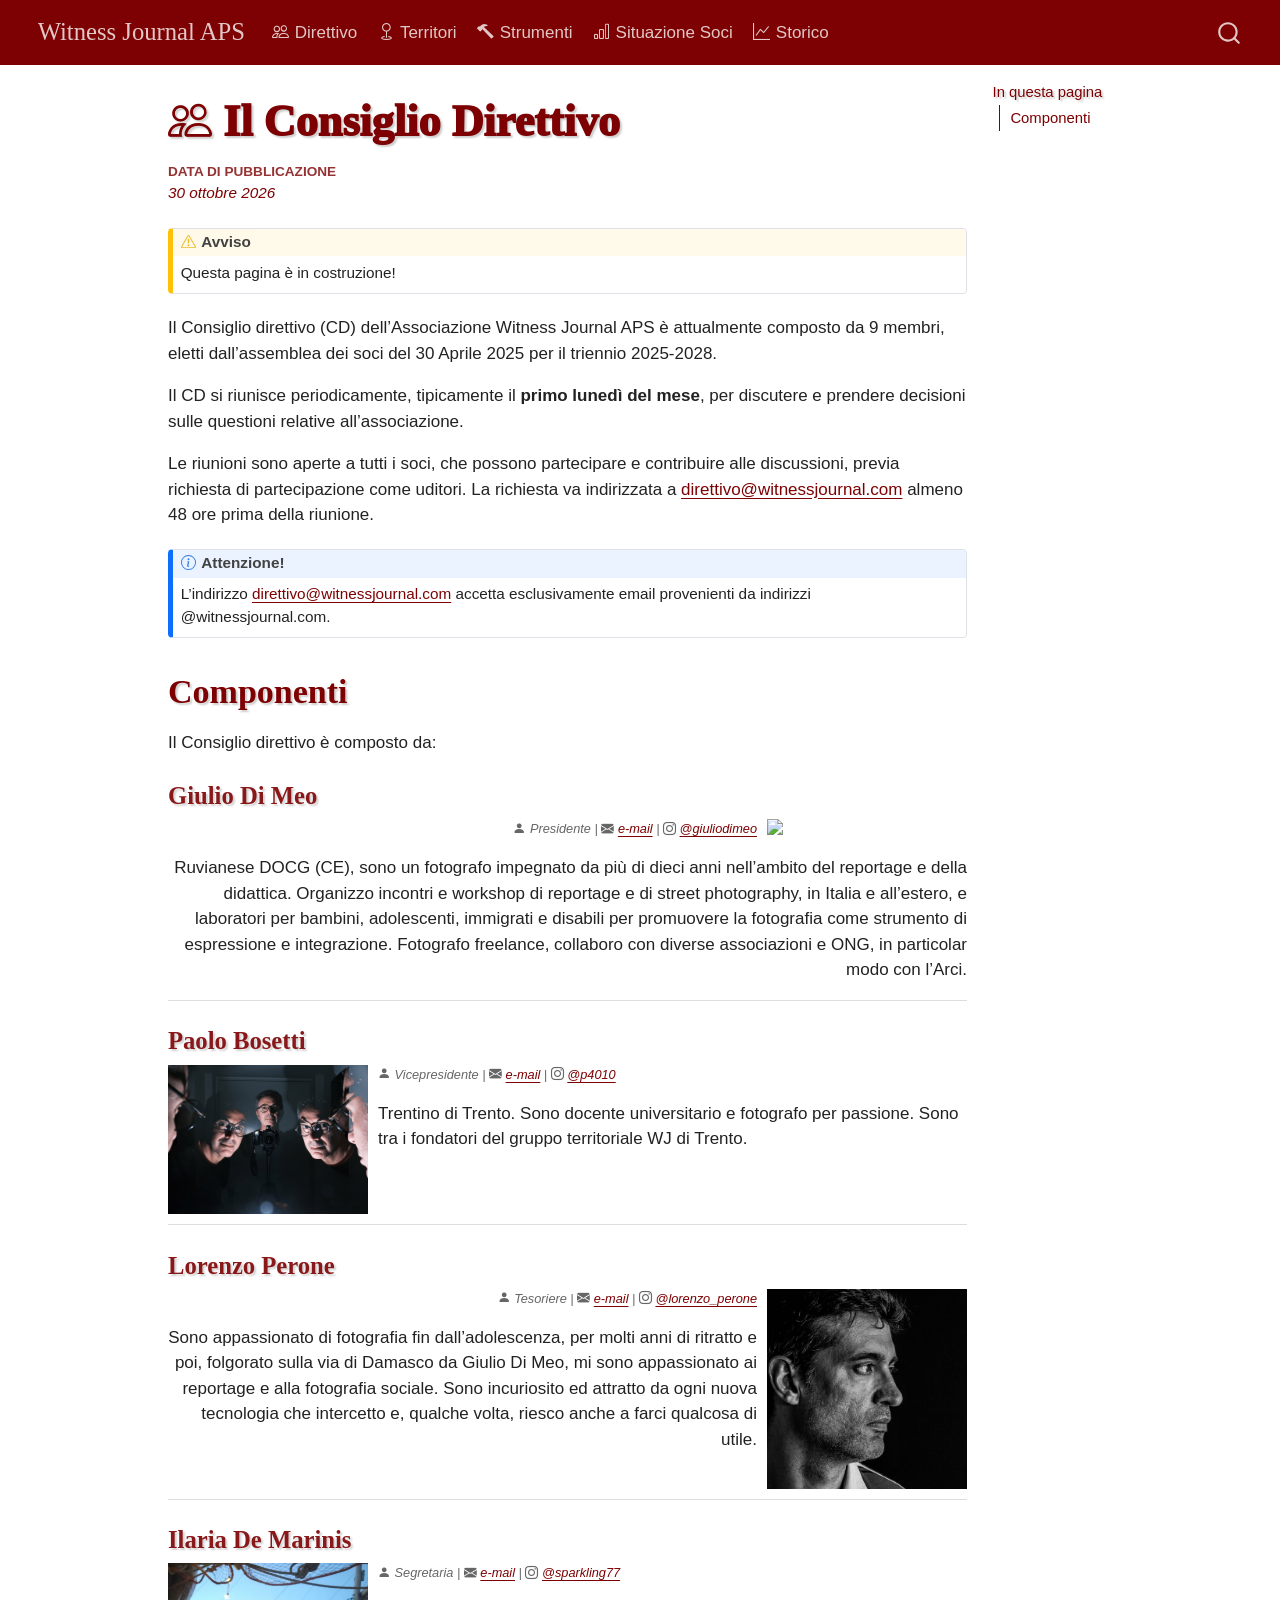
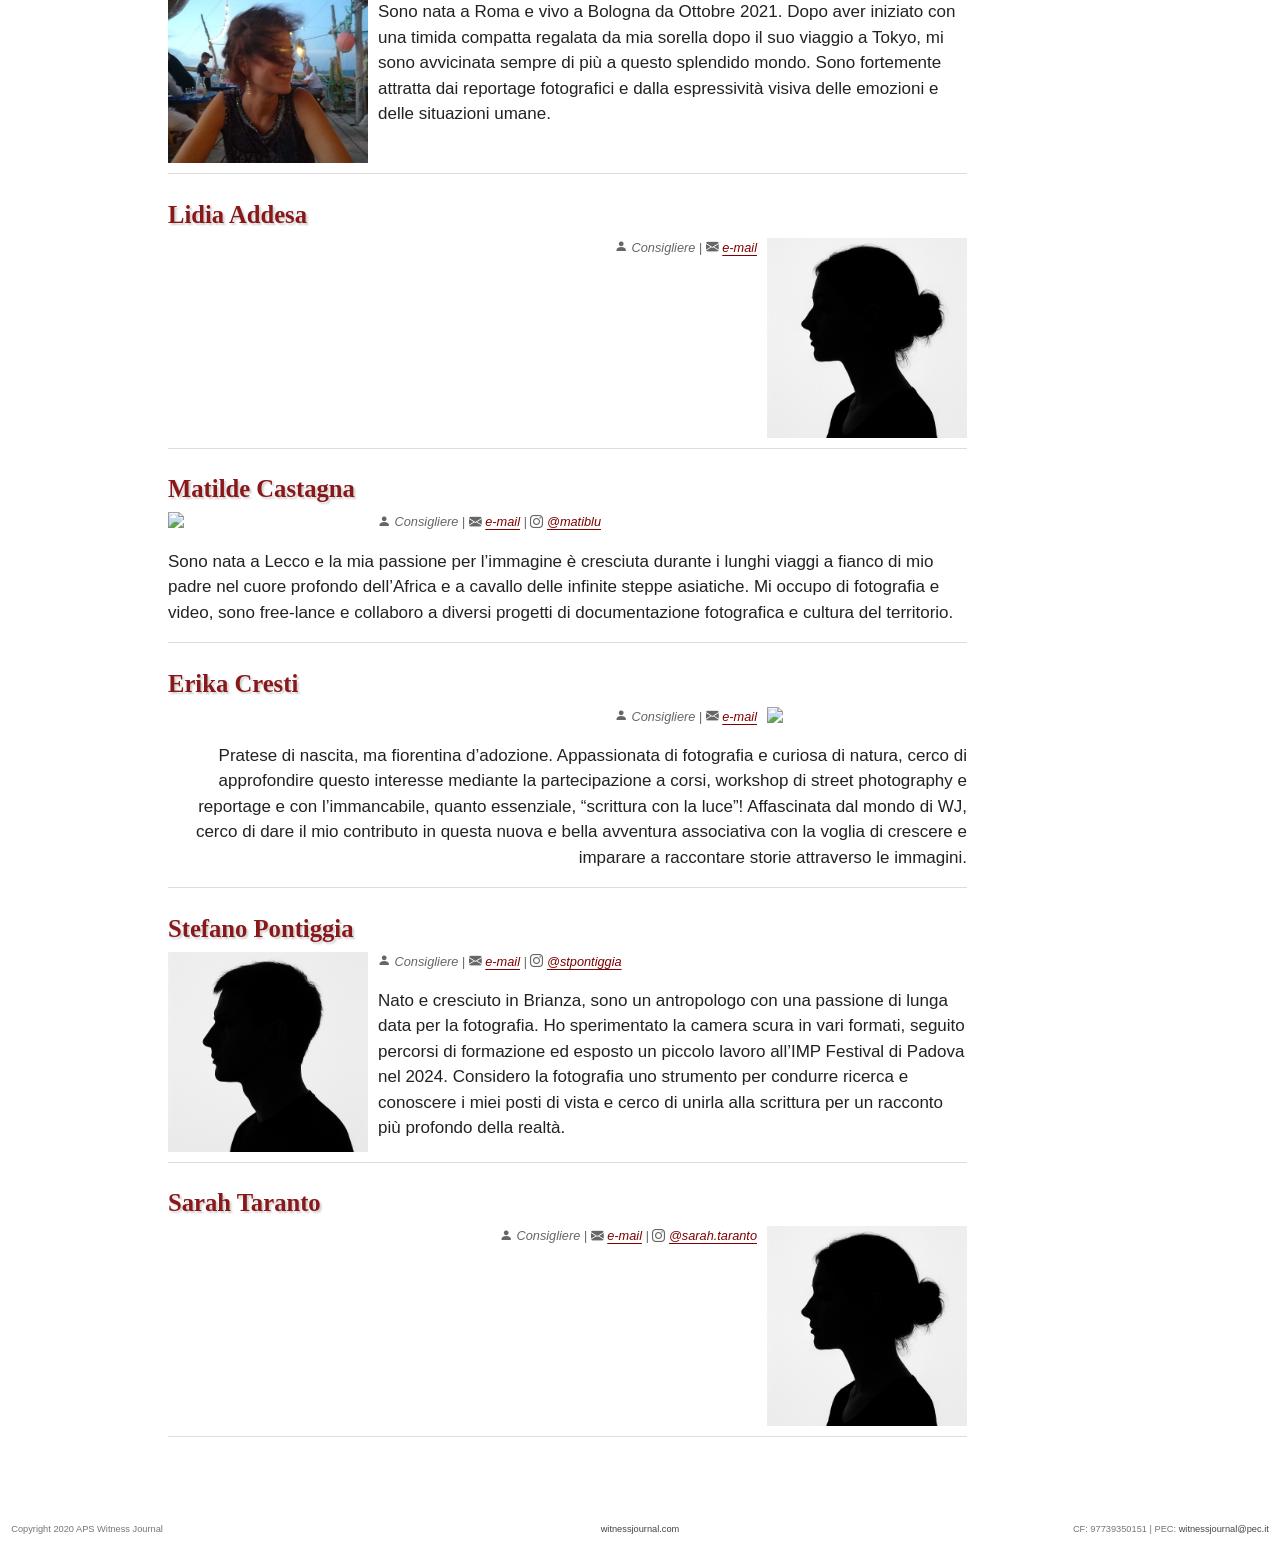
==== commit a8594e98: "Built site for gh-pages" ====
--- a/direttivo.html
+++ b/direttivo.html
@@ -2,7 +2,7 @@
 <html xmlns="http://www.w3.org/1999/xhtml" lang="it-IT" xml:lang="it-IT"><head>
 
 <meta charset="utf-8">
-<meta name="generator" content="quarto-1.10.19">
+<meta name="generator" content="quarto-1.10.20">
 
 <meta name="viewport" content="width=device-width, initial-scale=1.0, user-scalable=yes">
 
@@ -43,14 +43,14 @@
 <script src="site_libs/quarto-html/tippy.umd.min.js"></script>
 <script src="site_libs/quarto-html/anchor.min.js"></script>
 <link href="site_libs/quarto-html/tippy.css" rel="stylesheet">
-<link href="site_libs/quarto-html/quarto-syntax-highlighting-bf27225e3a48a9273f3daa8f8e829971.css" rel="stylesheet" class="quarto-color-scheme" id="quarto-text-highlighting-styles">
-<link href="site_libs/quarto-html/quarto-syntax-highlighting-dark-b626d73c4c936ccc3cb08be7d45d1df6.css" rel="stylesheet" class="quarto-color-scheme quarto-color-alternate" id="quarto-text-highlighting-styles">
-<link href="site_libs/quarto-html/quarto-syntax-highlighting-bf27225e3a48a9273f3daa8f8e829971.css" rel="stylesheet" class="quarto-color-scheme-extra" id="quarto-text-highlighting-styles">
+<link href="site_libs/quarto-html/quarto-syntax-highlighting-17888a1159294d3eb470f19f6f52f5a5.css" rel="stylesheet" class="quarto-color-scheme" id="quarto-text-highlighting-styles">
+<link href="site_libs/quarto-html/quarto-syntax-highlighting-dark-0ae969d3293726db143f6e9eb89af930.css" rel="stylesheet" class="quarto-color-scheme quarto-color-alternate" id="quarto-text-highlighting-styles">
+<link href="site_libs/quarto-html/quarto-syntax-highlighting-17888a1159294d3eb470f19f6f52f5a5.css" rel="stylesheet" class="quarto-color-scheme-extra" id="quarto-text-highlighting-styles">
 <script src="site_libs/bootstrap/bootstrap.min.js"></script>
 <link href="site_libs/bootstrap/bootstrap-icons.css" rel="stylesheet">
-<link href="site_libs/bootstrap/bootstrap-d942ac0f28a74f5e75b79e9ace223605.min.css" rel="stylesheet" append-hash="true" class="quarto-color-scheme" id="quarto-bootstrap" data-mode="light">
-<link href="site_libs/bootstrap/bootstrap-dark-d942ac0f28a74f5e75b79e9ace223605.min.css" rel="stylesheet" append-hash="true" class="quarto-color-scheme quarto-color-alternate" id="quarto-bootstrap" data-mode="light">
-<link href="site_libs/bootstrap/bootstrap-d942ac0f28a74f5e75b79e9ace223605.min.css" rel="stylesheet" append-hash="true" class="quarto-color-scheme-extra" id="quarto-bootstrap" data-mode="light">
+<link href="site_libs/bootstrap/bootstrap-d3d4784fc4579c5a2678c1298f188f8b.min.css" rel="stylesheet" append-hash="true" class="quarto-color-scheme" id="quarto-bootstrap" data-mode="light">
+<link href="site_libs/bootstrap/bootstrap-dark-d3d4784fc4579c5a2678c1298f188f8b.min.css" rel="stylesheet" append-hash="true" class="quarto-color-scheme quarto-color-alternate" id="quarto-bootstrap" data-mode="light">
+<link href="site_libs/bootstrap/bootstrap-d3d4784fc4579c5a2678c1298f188f8b.min.css" rel="stylesheet" append-hash="true" class="quarto-color-scheme-extra" id="quarto-bootstrap" data-mode="light">
 <link href="site_libs/quarto-contrib/bootstrap-icons-1.11.1/all.css" rel="stylesheet">
 <script id="quarto-search-options" type="application/json">{
   "location": "navbar",
@@ -171,7 +171,7 @@
     <div>
     <div class="quarto-title-meta-heading">Data di Pubblicazione</div>
     <div class="quarto-title-meta-contents">
-      <p class="date">23 ottobre 2026</p>
+      <p class="date">30 ottobre 2026</p>
     </div>
   </div>
   
--- a/site_libs/quarto-html/quarto-syntax-highlighting-17888a1159294d3eb470f19f6f52f5a5.css
+++ b/site_libs/quarto-html/quarto-syntax-highlighting-17888a1159294d3eb470f19f6f52f5a5.css
@@ -0,0 +1,236 @@
+/* quarto syntax highlight colors */
+:root {
+  --quarto-hl-ot-color: #003B4F;
+  --quarto-hl-at-color: #657422;
+  --quarto-hl-ss-color: #20794D;
+  --quarto-hl-an-color: #5E5E5E;
+  --quarto-hl-fu-color: #4758AB;
+  --quarto-hl-st-color: #20794D;
+  --quarto-hl-cf-color: #003B4F;
+  --quarto-hl-op-color: #5E5E5E;
+  --quarto-hl-er-color: #AD0000;
+  --quarto-hl-bn-color: #AD0000;
+  --quarto-hl-al-color: #AD0000;
+  --quarto-hl-va-color: #111111;
+  --quarto-hl-bu-color: inherit;
+  --quarto-hl-ex-color: inherit;
+  --quarto-hl-pp-color: #AD0000;
+  --quarto-hl-in-color: #5E5E5E;
+  --quarto-hl-vs-color: #20794D;
+  --quarto-hl-wa-color: #5E5E5E;
+  --quarto-hl-do-color: #5E5E5E;
+  --quarto-hl-im-color: #00769E;
+  --quarto-hl-ch-color: #20794D;
+  --quarto-hl-dt-color: #AD0000;
+  --quarto-hl-fl-color: #AD0000;
+  --quarto-hl-co-color: #5E5E5E;
+  --quarto-hl-cv-color: #5E5E5E;
+  --quarto-hl-cn-color: #8f5902;
+  --quarto-hl-sc-color: #5E5E5E;
+  --quarto-hl-dv-color: #AD0000;
+  --quarto-hl-kw-color: #003B4F;
+}
+
+/* other quarto variables */
+:root {
+  --quarto-font-monospace: SFMono-Regular, Menlo, Monaco, Consolas, "Liberation Mono", "Courier New", monospace;
+}
+
+/* syntax highlight based on Pandoc's rules */
+pre > code.sourceCode > span {
+  color: #003B4F;
+}
+
+code.sourceCode > span {
+  color: #003B4F;
+}
+
+div.sourceCode,
+div.sourceCode pre.sourceCode {
+  color: #003B4F;
+}
+
+/* Normal */
+code span {
+  color: #003B4F;
+}
+
+/* Alert */
+code span.al {
+  color: #AD0000;
+  font-style: inherit;
+}
+
+/* Annotation */
+code span.an {
+  color: #5E5E5E;
+  font-style: inherit;
+}
+
+/* Attribute */
+code span.at {
+  color: #657422;
+  font-style: inherit;
+}
+
+/* BaseN */
+code span.bn {
+  color: #AD0000;
+  font-style: inherit;
+}
+
+/* BuiltIn */
+code span.bu {
+  font-style: inherit;
+}
+
+/* ControlFlow */
+code span.cf {
+  color: #003B4F;
+  font-weight: bold;
+  font-style: inherit;
+}
+
+/* Char */
+code span.ch {
+  color: #20794D;
+  font-style: inherit;
+}
+
+/* Constant */
+code span.cn {
+  color: #8f5902;
+  font-style: inherit;
+}
+
+/* Comment */
+code span.co {
+  color: #5E5E5E;
+  font-style: inherit;
+}
+
+/* CommentVar */
+code span.cv {
+  color: #5E5E5E;
+  font-style: italic;
+}
+
+/* Documentation */
+code span.do {
+  color: #5E5E5E;
+  font-style: italic;
+}
+
+/* DataType */
+code span.dt {
+  color: #AD0000;
+  font-style: inherit;
+}
+
+/* DecVal */
+code span.dv {
+  color: #AD0000;
+  font-style: inherit;
+}
+
+/* Error */
+code span.er {
+  color: #AD0000;
+  font-style: inherit;
+}
+
+/* Extension */
+code span.ex {
+  font-style: inherit;
+}
+
+/* Float */
+code span.fl {
+  color: #AD0000;
+  font-style: inherit;
+}
+
+/* Function */
+code span.fu {
+  color: #4758AB;
+  font-style: inherit;
+}
+
+/* Import */
+code span.im {
+  color: #00769E;
+  font-style: inherit;
+}
+
+/* Information */
+code span.in {
+  color: #5E5E5E;
+  font-style: inherit;
+}
+
+/* Keyword */
+code span.kw {
+  color: #003B4F;
+  font-weight: bold;
+  font-style: inherit;
+}
+
+/* Operator */
+code span.op {
+  color: #5E5E5E;
+  font-style: inherit;
+}
+
+/* Other */
+code span.ot {
+  color: #003B4F;
+  font-style: inherit;
+}
+
+/* Preprocessor */
+code span.pp {
+  color: #AD0000;
+  font-style: inherit;
+}
+
+/* SpecialChar */
+code span.sc {
+  color: #5E5E5E;
+  font-style: inherit;
+}
+
+/* SpecialString */
+code span.ss {
+  color: #20794D;
+  font-style: inherit;
+}
+
+/* String */
+code span.st {
+  color: #20794D;
+  font-style: inherit;
+}
+
+/* Variable */
+code span.va {
+  color: #111111;
+  font-style: inherit;
+}
+
+/* VerbatimString */
+code span.vs {
+  color: #20794D;
+  font-style: inherit;
+}
+
+/* Warning */
+code span.wa {
+  color: #5E5E5E;
+  font-style: italic;
+}
+
+.prevent-inlining {
+  content: "</";
+}
+
+/*# sourceMappingURL=fadfc755eec066e9e3d699cf819c3e33.css.map */
--- a/site_libs/quarto-html/quarto-syntax-highlighting-dark-0ae969d3293726db143f6e9eb89af930.css
+++ b/site_libs/quarto-html/quarto-syntax-highlighting-dark-0ae969d3293726db143f6e9eb89af930.css
@@ -0,0 +1,219 @@
+/* quarto syntax highlight colors */
+:root {
+  --quarto-hl-al-color: #f07178;
+  --quarto-hl-an-color: #d4d0ab;
+  --quarto-hl-at-color: #00e0e0;
+  --quarto-hl-bn-color: #d4d0ab;
+  --quarto-hl-bu-color: #abe338;
+  --quarto-hl-ch-color: #abe338;
+  --quarto-hl-co-color: #f8f8f2;
+  --quarto-hl-cv-color: #ffd700;
+  --quarto-hl-cn-color: #ffd700;
+  --quarto-hl-cf-color: #ffa07a;
+  --quarto-hl-dt-color: #ffa07a;
+  --quarto-hl-dv-color: #d4d0ab;
+  --quarto-hl-do-color: #f8f8f2;
+  --quarto-hl-er-color: #f07178;
+  --quarto-hl-ex-color: #00e0e0;
+  --quarto-hl-fl-color: #d4d0ab;
+  --quarto-hl-fu-color: #ffa07a;
+  --quarto-hl-im-color: #abe338;
+  --quarto-hl-in-color: #d4d0ab;
+  --quarto-hl-kw-color: #ffa07a;
+  --quarto-hl-op-color: #ffa07a;
+  --quarto-hl-ot-color: #00e0e0;
+  --quarto-hl-pp-color: #dcc6e0;
+  --quarto-hl-re-color: #00e0e0;
+  --quarto-hl-sc-color: #abe338;
+  --quarto-hl-ss-color: #abe338;
+  --quarto-hl-st-color: #abe338;
+  --quarto-hl-va-color: #00e0e0;
+  --quarto-hl-vs-color: #abe338;
+  --quarto-hl-wa-color: #dcc6e0;
+}
+
+/* other quarto variables */
+:root {
+  --quarto-font-monospace: SFMono-Regular, Menlo, Monaco, Consolas, "Liberation Mono", "Courier New", monospace;
+}
+
+/* syntax highlight based on Pandoc's rules */
+pre > code.sourceCode > span {
+  color: #f8f8f2;
+}
+
+code.sourceCode > span {
+  color: #f8f8f2;
+}
+
+div.sourceCode,
+div.sourceCode pre.sourceCode {
+  color: #f8f8f2;
+}
+
+/* Normal */
+code span {
+  color: #f8f8f2;
+}
+
+/* Alert */
+code span.al {
+  color: #f07178;
+}
+
+/* Annotation */
+code span.an {
+  color: #d4d0ab;
+}
+
+/* Attribute */
+code span.at {
+  color: #00e0e0;
+}
+
+/* BaseN */
+code span.bn {
+  color: #d4d0ab;
+}
+
+/* BuiltIn */
+code span.bu {
+  color: #abe338;
+}
+
+/* ControlFlow */
+code span.cf {
+  font-weight: bold;
+  color: #ffa07a;
+}
+
+/* Char */
+code span.ch {
+  color: #abe338;
+}
+
+/* Constant */
+code span.cn {
+  color: #ffd700;
+}
+
+/* Comment */
+code span.co {
+  font-style: italic;
+  color: #f8f8f2;
+}
+
+/* CommentVar */
+code span.cv {
+  color: #ffd700;
+}
+
+/* Documentation */
+code span.do {
+  color: #f8f8f2;
+}
+
+/* DataType */
+code span.dt {
+  color: #ffa07a;
+}
+
+/* DecVal */
+code span.dv {
+  color: #d4d0ab;
+}
+
+/* Error */
+code span.er {
+  color: #f07178;
+  text-decoration: underline;
+}
+
+/* Extension */
+code span.ex {
+  font-weight: bold;
+  color: #00e0e0;
+}
+
+/* Float */
+code span.fl {
+  color: #d4d0ab;
+}
+
+/* Function */
+code span.fu {
+  color: #ffa07a;
+}
+
+/* Import */
+code span.im {
+  color: #abe338;
+}
+
+/* Information */
+code span.in {
+  color: #d4d0ab;
+}
+
+/* Keyword */
+code span.kw {
+  font-weight: bold;
+  color: #ffa07a;
+}
+
+/* Operator */
+code span.op {
+  color: #ffa07a;
+}
+
+/* Other */
+code span.ot {
+  color: #00e0e0;
+}
+
+/* Preprocessor */
+code span.pp {
+  color: #dcc6e0;
+}
+
+/* RegionMarker */
+code span.re {
+  background-color: #f8f8f2;
+  color: #00e0e0;
+}
+
+/* SpecialChar */
+code span.sc {
+  color: #abe338;
+}
+
+/* SpecialString */
+code span.ss {
+  color: #abe338;
+}
+
+/* String */
+code span.st {
+  color: #abe338;
+}
+
+/* Variable */
+code span.va {
+  color: #00e0e0;
+}
+
+/* VerbatimString */
+code span.vs {
+  color: #abe338;
+}
+
+/* Warning */
+code span.wa {
+  color: #dcc6e0;
+}
+
+.prevent-inlining {
+  content: "</";
+}
+
+/*# sourceMappingURL=84910969ad8899fa0525f9d276a92ad7.css.map */
--- a/site_libs/quarto-html/quarto-syntax-highlighting-17888a1159294d3eb470f19f6f52f5a5.css
+++ b/site_libs/quarto-html/quarto-syntax-highlighting-17888a1159294d3eb470f19f6f52f5a5.css
@@ -0,0 +1,236 @@
+/* quarto syntax highlight colors */
+:root {
+  --quarto-hl-ot-color: #003B4F;
+  --quarto-hl-at-color: #657422;
+  --quarto-hl-ss-color: #20794D;
+  --quarto-hl-an-color: #5E5E5E;
+  --quarto-hl-fu-color: #4758AB;
+  --quarto-hl-st-color: #20794D;
+  --quarto-hl-cf-color: #003B4F;
+  --quarto-hl-op-color: #5E5E5E;
+  --quarto-hl-er-color: #AD0000;
+  --quarto-hl-bn-color: #AD0000;
+  --quarto-hl-al-color: #AD0000;
+  --quarto-hl-va-color: #111111;
+  --quarto-hl-bu-color: inherit;
+  --quarto-hl-ex-color: inherit;
+  --quarto-hl-pp-color: #AD0000;
+  --quarto-hl-in-color: #5E5E5E;
+  --quarto-hl-vs-color: #20794D;
+  --quarto-hl-wa-color: #5E5E5E;
+  --quarto-hl-do-color: #5E5E5E;
+  --quarto-hl-im-color: #00769E;
+  --quarto-hl-ch-color: #20794D;
+  --quarto-hl-dt-color: #AD0000;
+  --quarto-hl-fl-color: #AD0000;
+  --quarto-hl-co-color: #5E5E5E;
+  --quarto-hl-cv-color: #5E5E5E;
+  --quarto-hl-cn-color: #8f5902;
+  --quarto-hl-sc-color: #5E5E5E;
+  --quarto-hl-dv-color: #AD0000;
+  --quarto-hl-kw-color: #003B4F;
+}
+
+/* other quarto variables */
+:root {
+  --quarto-font-monospace: SFMono-Regular, Menlo, Monaco, Consolas, "Liberation Mono", "Courier New", monospace;
+}
+
+/* syntax highlight based on Pandoc's rules */
+pre > code.sourceCode > span {
+  color: #003B4F;
+}
+
+code.sourceCode > span {
+  color: #003B4F;
+}
+
+div.sourceCode,
+div.sourceCode pre.sourceCode {
+  color: #003B4F;
+}
+
+/* Normal */
+code span {
+  color: #003B4F;
+}
+
+/* Alert */
+code span.al {
+  color: #AD0000;
+  font-style: inherit;
+}
+
+/* Annotation */
+code span.an {
+  color: #5E5E5E;
+  font-style: inherit;
+}
+
+/* Attribute */
+code span.at {
+  color: #657422;
+  font-style: inherit;
+}
+
+/* BaseN */
+code span.bn {
+  color: #AD0000;
+  font-style: inherit;
+}
+
+/* BuiltIn */
+code span.bu {
+  font-style: inherit;
+}
+
+/* ControlFlow */
+code span.cf {
+  color: #003B4F;
+  font-weight: bold;
+  font-style: inherit;
+}
+
+/* Char */
+code span.ch {
+  color: #20794D;
+  font-style: inherit;
+}
+
+/* Constant */
+code span.cn {
+  color: #8f5902;
+  font-style: inherit;
+}
+
+/* Comment */
+code span.co {
+  color: #5E5E5E;
+  font-style: inherit;
+}
+
+/* CommentVar */
+code span.cv {
+  color: #5E5E5E;
+  font-style: italic;
+}
+
+/* Documentation */
+code span.do {
+  color: #5E5E5E;
+  font-style: italic;
+}
+
+/* DataType */
+code span.dt {
+  color: #AD0000;
+  font-style: inherit;
+}
+
+/* DecVal */
+code span.dv {
+  color: #AD0000;
+  font-style: inherit;
+}
+
+/* Error */
+code span.er {
+  color: #AD0000;
+  font-style: inherit;
+}
+
+/* Extension */
+code span.ex {
+  font-style: inherit;
+}
+
+/* Float */
+code span.fl {
+  color: #AD0000;
+  font-style: inherit;
+}
+
+/* Function */
+code span.fu {
+  color: #4758AB;
+  font-style: inherit;
+}
+
+/* Import */
+code span.im {
+  color: #00769E;
+  font-style: inherit;
+}
+
+/* Information */
+code span.in {
+  color: #5E5E5E;
+  font-style: inherit;
+}
+
+/* Keyword */
+code span.kw {
+  color: #003B4F;
+  font-weight: bold;
+  font-style: inherit;
+}
+
+/* Operator */
+code span.op {
+  color: #5E5E5E;
+  font-style: inherit;
+}
+
+/* Other */
+code span.ot {
+  color: #003B4F;
+  font-style: inherit;
+}
+
+/* Preprocessor */
+code span.pp {
+  color: #AD0000;
+  font-style: inherit;
+}
+
+/* SpecialChar */
+code span.sc {
+  color: #5E5E5E;
+  font-style: inherit;
+}
+
+/* SpecialString */
+code span.ss {
+  color: #20794D;
+  font-style: inherit;
+}
+
+/* String */
+code span.st {
+  color: #20794D;
+  font-style: inherit;
+}
+
+/* Variable */
+code span.va {
+  color: #111111;
+  font-style: inherit;
+}
+
+/* VerbatimString */
+code span.vs {
+  color: #20794D;
+  font-style: inherit;
+}
+
+/* Warning */
+code span.wa {
+  color: #5E5E5E;
+  font-style: italic;
+}
+
+.prevent-inlining {
+  content: "</";
+}
+
+/*# sourceMappingURL=fadfc755eec066e9e3d699cf819c3e33.css.map */
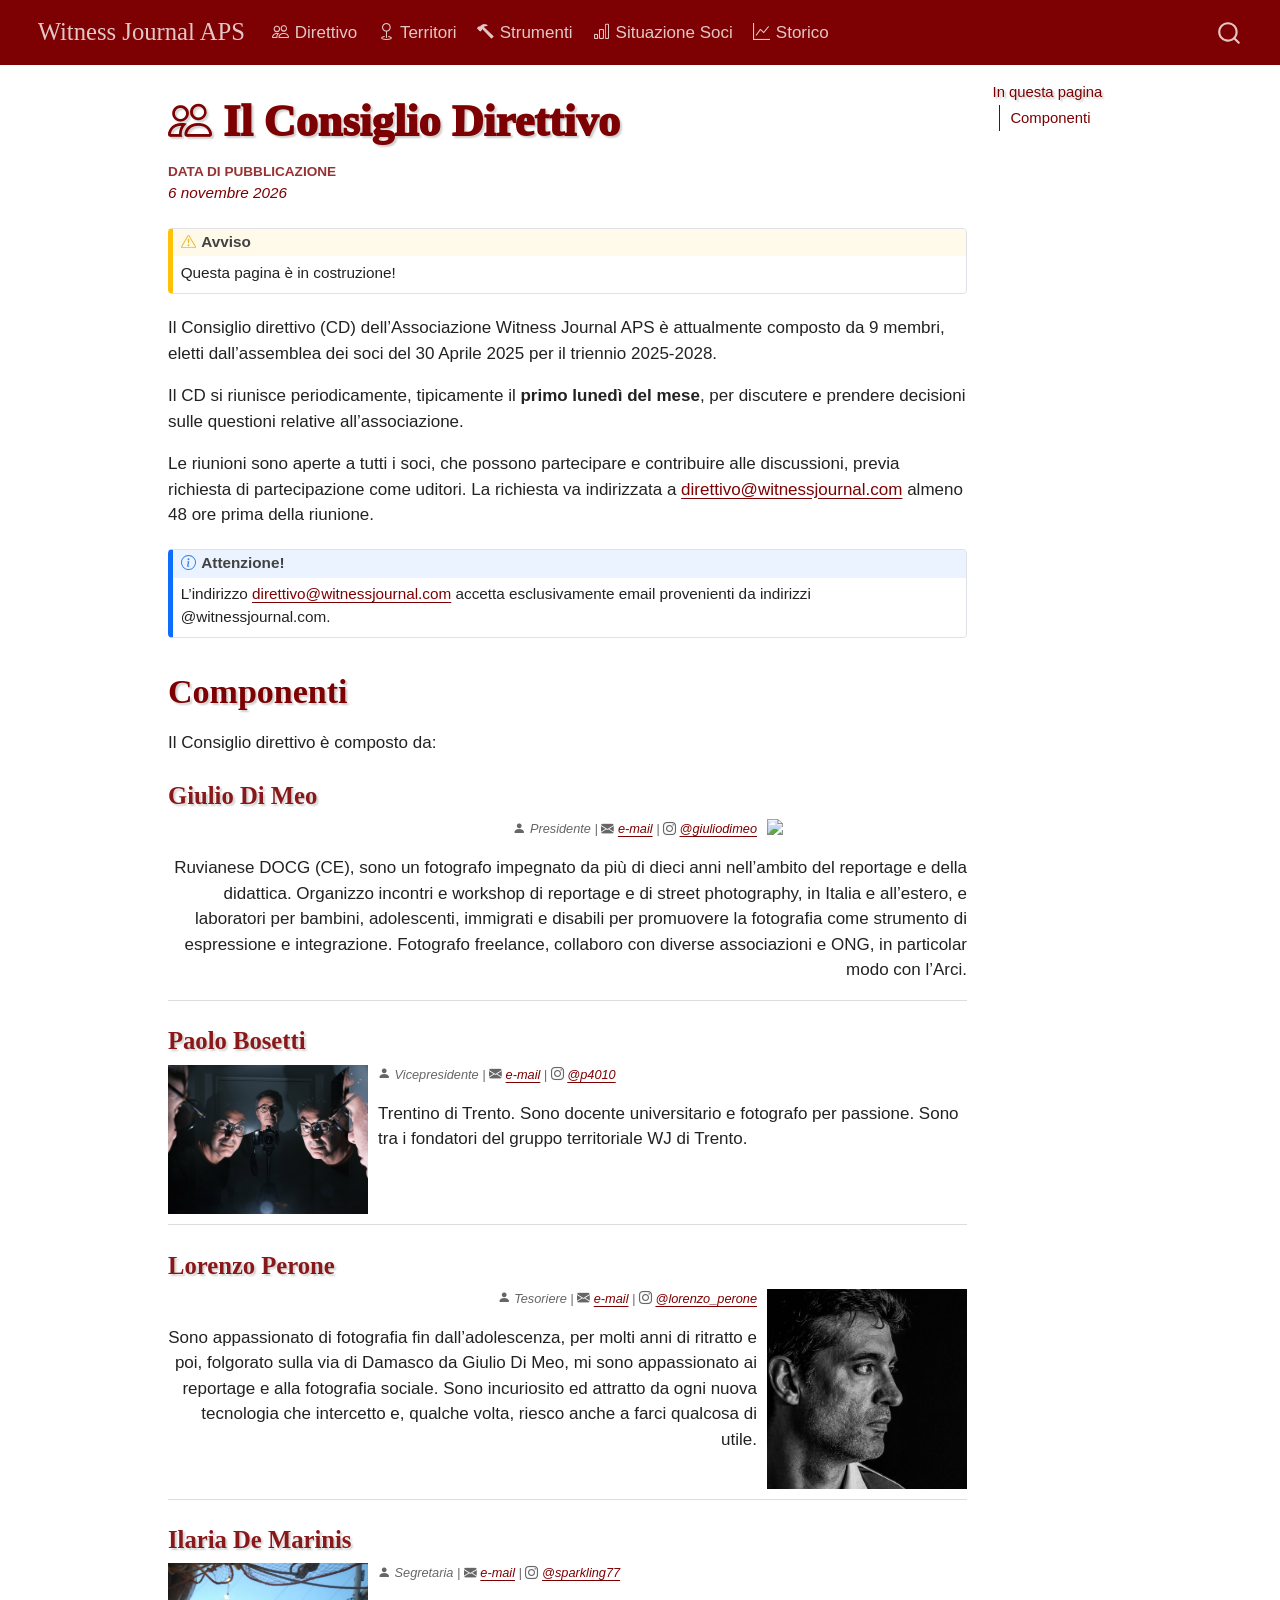
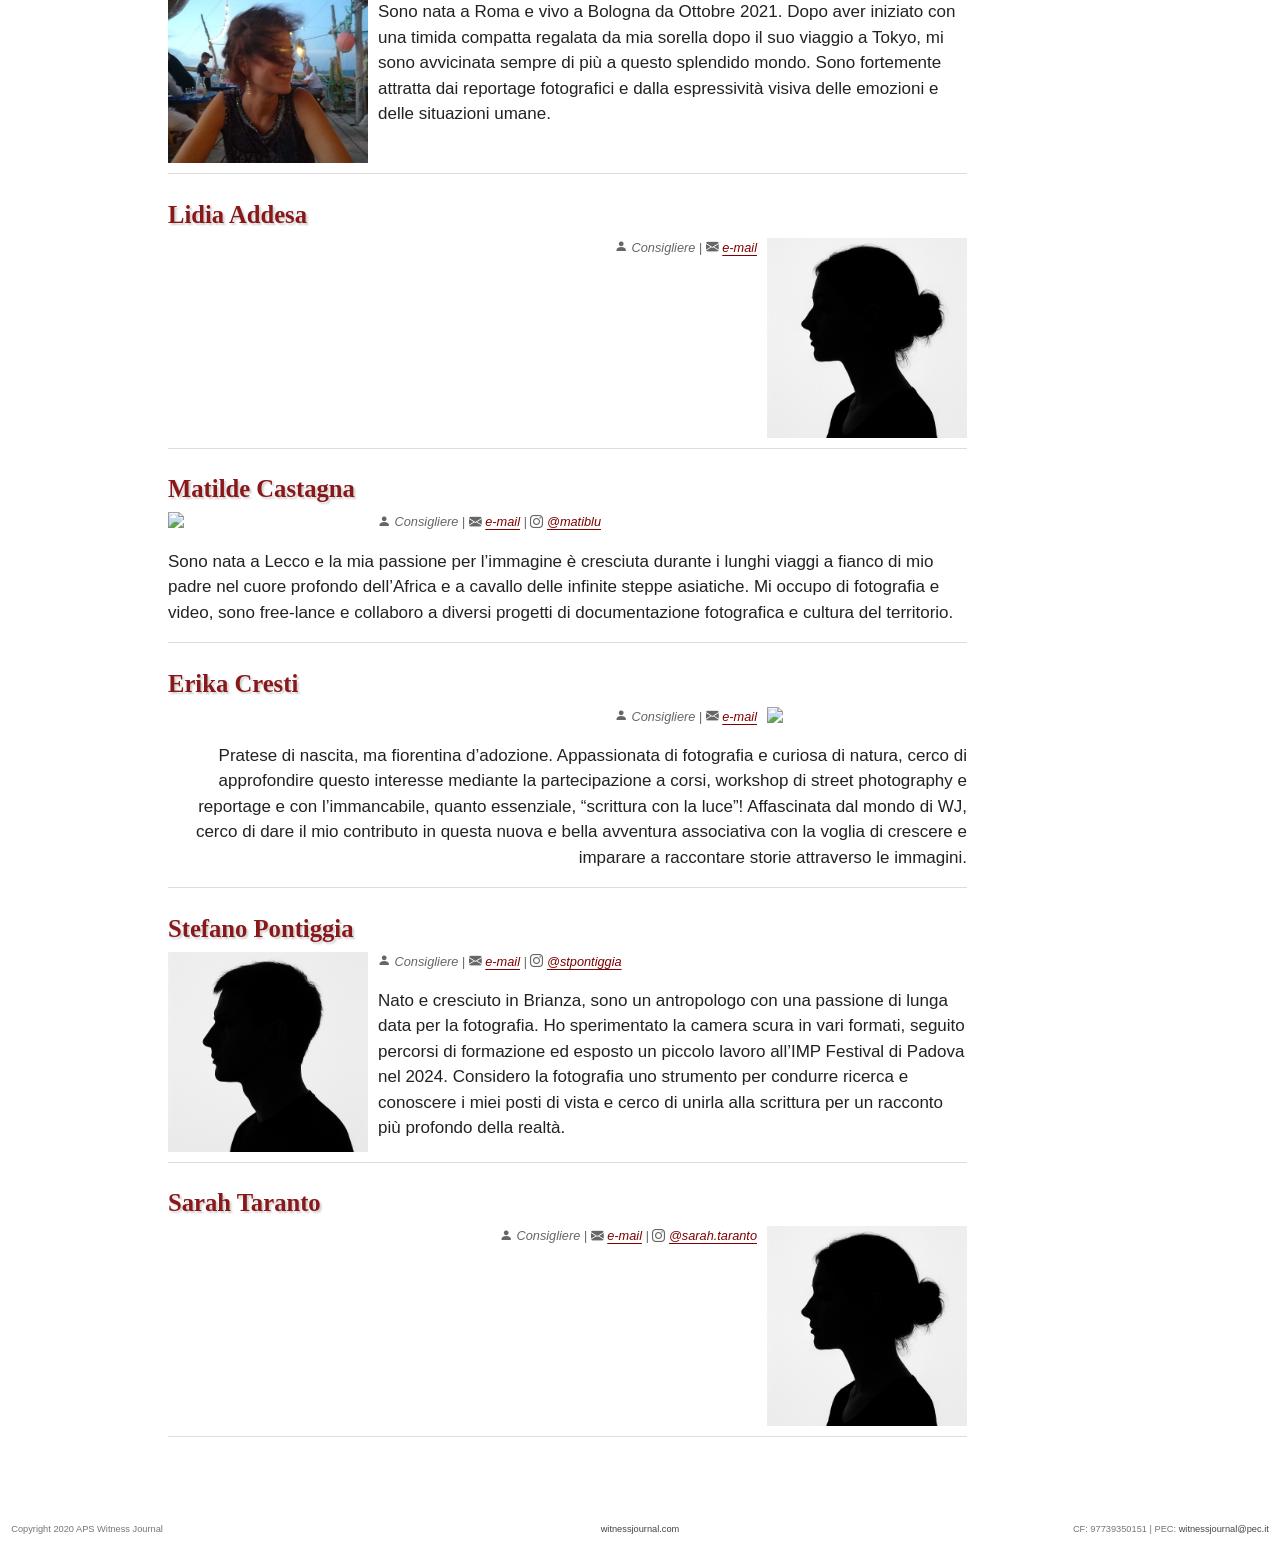
==== commit 046909cd: "Built site for gh-pages" ====
--- a/direttivo.html
+++ b/direttivo.html
@@ -2,7 +2,7 @@
 <html xmlns="http://www.w3.org/1999/xhtml" lang="it-IT" xml:lang="it-IT"><head>
 
 <meta charset="utf-8">
-<meta name="generator" content="quarto-1.10.20">
+<meta name="generator" content="quarto-1.11.9">
 
 <meta name="viewport" content="width=device-width, initial-scale=1.0, user-scalable=yes">
 
@@ -39,18 +39,19 @@
 <link href="./images/Logo_nero.png" rel="icon" type="image/png">
 <script src="site_libs/quarto-html/quarto.js" type="module"></script>
 <script src="site_libs/quarto-html/tabsets/tabsets.js" type="module"></script>
+<script src="site_libs/quarto-html/scrollable-regions/scrollable-regions.js" type="module"></script>
 <script src="site_libs/quarto-html/popper.min.js"></script>
 <script src="site_libs/quarto-html/tippy.umd.min.js"></script>
 <script src="site_libs/quarto-html/anchor.min.js"></script>
 <link href="site_libs/quarto-html/tippy.css" rel="stylesheet">
-<link href="site_libs/quarto-html/quarto-syntax-highlighting-17888a1159294d3eb470f19f6f52f5a5.css" rel="stylesheet" class="quarto-color-scheme" id="quarto-text-highlighting-styles">
-<link href="site_libs/quarto-html/quarto-syntax-highlighting-dark-0ae969d3293726db143f6e9eb89af930.css" rel="stylesheet" class="quarto-color-scheme quarto-color-alternate" id="quarto-text-highlighting-styles">
-<link href="site_libs/quarto-html/quarto-syntax-highlighting-17888a1159294d3eb470f19f6f52f5a5.css" rel="stylesheet" class="quarto-color-scheme-extra" id="quarto-text-highlighting-styles">
+<link href="site_libs/quarto-html/quarto-syntax-highlighting-63b5708e65d6cd79cd7618c58d0c21e7.css" rel="stylesheet" class="quarto-color-scheme" id="quarto-text-highlighting-styles">
+<link href="site_libs/quarto-html/quarto-syntax-highlighting-dark-447e42e69aaa9833c0ba1b986f430b20.css" rel="stylesheet" class="quarto-color-scheme quarto-color-alternate" id="quarto-text-highlighting-styles">
+<link href="site_libs/quarto-html/quarto-syntax-highlighting-63b5708e65d6cd79cd7618c58d0c21e7.css" rel="stylesheet" class="quarto-color-scheme-extra" id="quarto-text-highlighting-styles">
 <script src="site_libs/bootstrap/bootstrap.min.js"></script>
 <link href="site_libs/bootstrap/bootstrap-icons.css" rel="stylesheet">
-<link href="site_libs/bootstrap/bootstrap-d3d4784fc4579c5a2678c1298f188f8b.min.css" rel="stylesheet" append-hash="true" class="quarto-color-scheme" id="quarto-bootstrap" data-mode="light">
-<link href="site_libs/bootstrap/bootstrap-dark-d3d4784fc4579c5a2678c1298f188f8b.min.css" rel="stylesheet" append-hash="true" class="quarto-color-scheme quarto-color-alternate" id="quarto-bootstrap" data-mode="light">
-<link href="site_libs/bootstrap/bootstrap-d3d4784fc4579c5a2678c1298f188f8b.min.css" rel="stylesheet" append-hash="true" class="quarto-color-scheme-extra" id="quarto-bootstrap" data-mode="light">
+<link href="site_libs/bootstrap/bootstrap-f3c7c01821fea5a99344bfbe39eeb0d0.min.css" rel="stylesheet" append-hash="true" class="quarto-color-scheme" id="quarto-bootstrap" data-mode="light">
+<link href="site_libs/bootstrap/bootstrap-dark-f3c7c01821fea5a99344bfbe39eeb0d0.min.css" rel="stylesheet" append-hash="true" class="quarto-color-scheme quarto-color-alternate" id="quarto-bootstrap" data-mode="light">
+<link href="site_libs/bootstrap/bootstrap-f3c7c01821fea5a99344bfbe39eeb0d0.min.css" rel="stylesheet" append-hash="true" class="quarto-color-scheme-extra" id="quarto-bootstrap" data-mode="light">
 <link href="site_libs/quarto-contrib/bootstrap-icons-1.11.1/all.css" rel="stylesheet">
 <script id="quarto-search-options" type="application/json">{
   "location": "navbar",
@@ -83,11 +84,11 @@
 
 </head>
 
-<body class="nav-fixed quarto-light">
+<body class="nav-fixed quarto-light"><a id="quarto-skip-link" class="visually-hidden-focusable" href="#quarto-document-content">Vai al contenuto principale</a>
 
 <div id="quarto-search-results"></div>
   <header id="quarto-header" class="headroom fixed-top">
-    <nav class="navbar navbar-expand-lg " data-bs-theme="dark">
+    <nav class="navbar navbar-expand-lg " data-bs-theme="dark" aria-label="Sito web">
       <div class="navbar-container container-fluid">
       <div class="navbar-brand-container mx-auto">
     <a href="./index.html" class="navbar-brand navbar-brand-logo">
@@ -98,8 +99,7 @@
     <span class="navbar-title">Witness Journal APS</span>
     </a>
   </div>
-            <div id="quarto-search" class="" title="Ricerca"></div>
-          <button class="navbar-toggler" type="button" data-bs-toggle="collapse" data-bs-target="#navbarCollapse" aria-controls="navbarCollapse" role="menu" aria-expanded="false" aria-label="Attiva/disattiva la navigazione" onclick="if (window.quartoToggleHeadroom) { window.quartoToggleHeadroom(); }">
+          <button class="navbar-toggler" type="button" data-bs-toggle="collapse" data-bs-target="#navbarCollapse" aria-controls="navbarCollapse" aria-expanded="false" aria-label="Attiva/disattiva la navigazione" onclick="if (window.quartoToggleHeadroom) { window.quartoToggleHeadroom(); }">
   <span class="navbar-toggler-icon"></span>
 </button>
           <div class="collapse navbar-collapse" id="navbarCollapse">
@@ -128,6 +128,7 @@
           </div> <!-- /navcollapse -->
             <div class="quarto-navbar-tools">
 </div>
+            <div id="quarto-search" class="" title="Ricerca"></div>
       </div> <!-- /container-fluid -->
     </nav>
 </header>
@@ -136,7 +137,7 @@
 <!-- sidebar -->
 <!-- margin-sidebar -->
     <div id="quarto-margin-sidebar" class="sidebar margin-sidebar">
-        <nav id="TOC" role="doc-toc" class="toc-active">
+        <nav id="TOC" role="doc-toc" aria-labelledby="toc-title" class="toc-active">
     <h2 id="toc-title">In questa pagina</h2>
    
   <ul>
@@ -156,7 +157,7 @@
 </nav>
     </div>
 <!-- main -->
-<main class="content" id="quarto-document-content">
+<main class="content" id="quarto-document-content" tabindex="-1">
 
 <header id="title-block-header" class="quarto-title-block default">
 <div class="quarto-title">
@@ -171,7 +172,7 @@
     <div>
     <div class="quarto-title-meta-heading">Data di Pubblicazione</div>
     <div class="quarto-title-meta-contents">
-      <p class="date">30 ottobre 2026</p>
+      <p class="date">6 novembre 2026</p>
     </div>
   </div>
   
@@ -204,7 +205,7 @@
 document.write('<a h'+'ref'+'="ma'+'ilto'+':'+e+'" clas'+'s="em' + 'ail email">'+e+'<\/'+'a'+'>');
 // -->
 </script><noscript>direttivo at witnessjournal dot com</noscript> almeno 48 ore prima della riunione.</p>
-<div class="callout callout-style-default callout-note callout-titled" title="Attenzione!">
+<div class="callout callout-style-default callout-note callout-titled">
 <div class="callout-header d-flex align-content-center">
 <div class="callout-icon-container">
 <i class="callout-icon"></i>
@@ -436,7 +437,8 @@
           return filterRegex.test(href) || localhostRegex.test(href) || mailtoRegex.test(href);
       }
       // Inspect non-navigation links and adorn them if external
-     var links = window.document.querySelectorAll('a[href]:not(.nav-link):not(.navbar-brand):not(.toc-action):not(.sidebar-link):not(.sidebar-item-toggle):not(.pagination-link):not(.no-external):not([aria-hidden]):not(.dropdown-item):not(.quarto-navigation-tool):not(.about-link)');
+      window.quartoDecorateExternalLinks = function (root) {
+     var links = (root || window.document).querySelectorAll('a[href]:not(.nav-link):not(.navbar-brand):not(.toc-action):not(.sidebar-link):not(.sidebar-item-toggle):not(.pagination-link):not(.no-external):not([aria-hidden]):not(.dropdown-item):not(.quarto-navigation-tool):not(.about-link)');
       for (var i=0; i<links.length; i++) {
         const link = links[i];
         if (!isInternal(link.href)) {
@@ -445,8 +447,69 @@
           if (link.dataset.originalHref !== undefined) {
             link.href = link.dataset.originalHref;
           }
-        }
-      }
+          if (!link.classList.contains('no-external-icon')) {
+          }
+        }
+      }
+      };
+      window.quartoDecorateExternalLinks(window.document);
+    // Esc closes the popup (WCAG 1.4.13) and focus leaving both trigger and
+    // popup closes it (WCAG 2.4.11); tippy handles neither for interactive popups.
+    const hideOnEscAndFocusOut = {
+      name: 'hideOnEscAndFocusOut',
+      defaultValue: true,
+      fn(instance) {
+        const dismiss = () => {
+          // A show scheduled by the trigger delay would otherwise reopen it
+          instance.clearDelayTimeouts();
+          instance.hide();
+        };
+        const onKeyDown = (event) => {
+          if (event.key !== 'Escape') {
+            return;
+          }
+          // Keep Esc from also reaching page handlers (e.g. reveal.js overview),
+          // except an open reveal.js slide menu, which Esc should close too.
+          // The menu handles keys only when its keyboard option is on.
+          const menuHandlesEsc = window.Reveal?.getPlugin?.('menu')?.isOpen() &&
+            window.Reveal.getConfig().menu?.keyboard !== false;
+          if (!menuHandlesEsc) {
+            event.stopPropagation();
+          }
+          if (instance.popper.contains(window.document.activeElement)) {
+            // Disabled while refocusing so the focus trigger does not reopen it
+            instance.disable();
+            instance.reference.focus();
+            instance.enable();
+          }
+          dismiss();
+        };
+        const onFocusOut = (event) => {
+          const target = event.relatedTarget;
+          if (target && !instance.reference.contains(target) &&
+              !instance.popper.contains(target)) {
+            dismiss();
+          }
+        };
+        // On the trigger too: a click trigger (code-annotations: select) has no
+        // blur handling. Attached for the instance's lifetime so leaving the
+        // trigger also cancels a show still pending on the trigger delay.
+        instance.reference.addEventListener('focusout', onFocusOut);
+        return {
+          onShow() {
+            window.document.addEventListener('keydown', onKeyDown, true);
+            instance.popper.addEventListener('focusout', onFocusOut);
+          },
+          onHide() {
+            window.document.removeEventListener('keydown', onKeyDown, true);
+            instance.popper.removeEventListener('focusout', onFocusOut);
+          },
+          onDestroy() {
+            instance.reference.removeEventListener('focusout', onFocusOut);
+          },
+        };
+      },
+    };
     function tippyHover(el, contentFn, onTriggerFn, onUntriggerFn) {
       const config = {
         allowHTML: true,
@@ -460,6 +523,7 @@
         interactiveBorder: 10,
         theme: 'quarto',
         placement: 'bottom-start',
+        plugins: [hideOnEscAndFocusOut],
       };
       if (contentFn) {
         config.content = contentFn;
@@ -622,44 +686,54 @@
           const lineIds = lines.map((line) => {
             return targetCell + "-" + line;
           })
-          let top = null;
-          let height = null;
-          let parent = null;
+          // Each band is positioned against its own containing block, which is
+          // not the offsetParent of the lines, so place it from client rects.
+          const placeBand = (band, firstEl, lastEl, codeBlock) => {
+            const container = band.offsetParent;
+            if (container === null) {
+              return;
+            }
+            const containerRect = container.getBoundingClientRect();
+            // Reveal.js scales slides with a transform, so convert client
+            // pixels back to the CSS pixels of the container.
+            const scale = containerRect.height / container.offsetHeight || 1;
+            const firstRect = firstEl.getBoundingClientRect();
+            const lastRect = lastEl.getBoundingClientRect();
+            const top = (firstRect.top - containerRect.top) / scale - container.clientTop + container.scrollTop;
+            const height = (lastRect.bottom - firstRect.top) / scale;
+            band.style.top = top - 2 + "px";
+            band.style.height = height + 4 + "px";
+            if (codeBlock) {
+              // Without the copy button wrapper, the containing block is wider
+              // than the code block, so span the code block explicitly.
+              const blockRect = codeBlock.getBoundingClientRect();
+              band.style.left = (blockRect.left - containerRect.left) / scale - container.clientLeft + container.scrollLeft + "px";
+              band.style.width = blockRect.width / scale + "px";
+            }
+          };
           if (lineIds.length > 0) {
-              //compute the position of the single el (top and bottom and make a div)
-              const el = window.document.getElementById(lineIds[0]);
-              top = el.offsetTop;
-              height = el.offsetHeight;
-              parent = el.parentElement.parentElement;
-            if (lineIds.length > 1) {
-              const lastEl = window.document.getElementById(lineIds[lineIds.length - 1]);
-              const bottom = lastEl.offsetTop + lastEl.offsetHeight;
-              height = bottom - top;
+            const el = window.document.getElementById(lineIds[0]);
+            const lastEl = window.document.getElementById(lineIds[lineIds.length - 1]);
+            const parent = el.parentElement.parentElement;
+            // cook up a div (if necessary) and position it
+            let div = window.document.getElementById("code-annotation-line-highlight");
+            if (div === null) {
+              div = window.document.createElement("div");
+              div.setAttribute("id", "code-annotation-line-highlight");
+              div.style.position = 'absolute';
+              parent.appendChild(div);
             }
-            if (top !== null && height !== null && parent !== null) {
-              // cook up a div (if necessary) and position it 
-              let div = window.document.getElementById("code-annotation-line-highlight");
-              if (div === null) {
-                div = window.document.createElement("div");
-                div.setAttribute("id", "code-annotation-line-highlight");
-                div.style.position = 'absolute';
-                parent.appendChild(div);
-              }
-              div.style.top = top - 2 + "px";
-              div.style.height = height + 4 + "px";
-              div.style.left = 0;
-              let gutterDiv = window.document.getElementById("code-annotation-line-highlight-gutter");
-              if (gutterDiv === null) {
-                gutterDiv = window.document.createElement("div");
-                gutterDiv.setAttribute("id", "code-annotation-line-highlight-gutter");
-                gutterDiv.style.position = 'absolute';
-                const codeCell = window.document.getElementById(targetCell);
-                const gutter = codeCell.querySelector('.code-annotation-gutter');
-                gutter.appendChild(gutterDiv);
-              }
-              gutterDiv.style.top = top - 2 + "px";
-              gutterDiv.style.height = height + 4 + "px";
+            placeBand(div, el, lastEl, parent.closest("div.sourceCode") || parent);
+            let gutterDiv = window.document.getElementById("code-annotation-line-highlight-gutter");
+            if (gutterDiv === null) {
+              gutterDiv = window.document.createElement("div");
+              gutterDiv.setAttribute("id", "code-annotation-line-highlight-gutter");
+              gutterDiv.style.position = 'absolute';
+              const codeCell = window.document.getElementById(targetCell);
+              const gutter = codeCell.querySelector('.code-annotation-gutter');
+              gutter.appendChild(gutterDiv);
             }
+            placeBand(gutterDiv, el, lastEl);
             selectedAnnoteEl = annoteEl;
           }
         };
@@ -758,6 +832,9 @@
     }
   });
   </script>
+  <script type="application/javascript">
+  window.quartoScrollableRegionsLabels = {"code":"Codice scorrevole","output":"Uscita scorrevole"};
+  </script>
 </div> <!-- /content -->
 <footer class="footer">
   <div class="nav-footer">
--- a/site_libs/quarto-html/quarto-syntax-highlighting-63b5708e65d6cd79cd7618c58d0c21e7.css
+++ b/site_libs/quarto-html/quarto-syntax-highlighting-63b5708e65d6cd79cd7618c58d0c21e7.css
@@ -0,0 +1,236 @@
+/* quarto syntax highlight colors */
+:root {
+  --quarto-hl-ot-color: #003B4F;
+  --quarto-hl-at-color: #657422;
+  --quarto-hl-ss-color: #20794D;
+  --quarto-hl-an-color: #5E5E5E;
+  --quarto-hl-fu-color: #4758AB;
+  --quarto-hl-st-color: #20794D;
+  --quarto-hl-cf-color: #003B4F;
+  --quarto-hl-op-color: #5E5E5E;
+  --quarto-hl-er-color: #AD0000;
+  --quarto-hl-bn-color: #AD0000;
+  --quarto-hl-al-color: #AD0000;
+  --quarto-hl-va-color: #111111;
+  --quarto-hl-bu-color: inherit;
+  --quarto-hl-ex-color: inherit;
+  --quarto-hl-pp-color: #AD0000;
+  --quarto-hl-in-color: #5E5E5E;
+  --quarto-hl-vs-color: #20794D;
+  --quarto-hl-wa-color: #5E5E5E;
+  --quarto-hl-do-color: #5E5E5E;
+  --quarto-hl-im-color: #00769E;
+  --quarto-hl-ch-color: #20794D;
+  --quarto-hl-dt-color: #AD0000;
+  --quarto-hl-fl-color: #AD0000;
+  --quarto-hl-co-color: #5E5E5E;
+  --quarto-hl-cv-color: #5E5E5E;
+  --quarto-hl-cn-color: #8f5902;
+  --quarto-hl-sc-color: #5E5E5E;
+  --quarto-hl-dv-color: #AD0000;
+  --quarto-hl-kw-color: #003B4F;
+}
+
+/* other quarto variables */
+:root {
+  --quarto-font-monospace: SFMono-Regular, Menlo, Monaco, Consolas, "Liberation Mono", "Courier New", monospace;
+}
+
+/* syntax highlight based on Pandoc's rules */
+pre > code.sourceCode > span {
+  color: #003B4F;
+}
+
+code.sourceCode > span {
+  color: #003B4F;
+}
+
+div.sourceCode,
+div.sourceCode pre.sourceCode {
+  color: #003B4F;
+}
+
+/* Normal */
+code span {
+  color: #003B4F;
+}
+
+/* Alert */
+code span.al {
+  color: #AD0000;
+  font-style: inherit;
+}
+
+/* Annotation */
+code span.an {
+  color: #5E5E5E;
+  font-style: inherit;
+}
+
+/* Attribute */
+code span.at {
+  color: #657422;
+  font-style: inherit;
+}
+
+/* BaseN */
+code span.bn {
+  color: #AD0000;
+  font-style: inherit;
+}
+
+/* BuiltIn */
+code span.bu {
+  font-style: inherit;
+}
+
+/* ControlFlow */
+code span.cf {
+  color: #003B4F;
+  font-weight: bold;
+  font-style: inherit;
+}
+
+/* Char */
+code span.ch {
+  color: #20794D;
+  font-style: inherit;
+}
+
+/* Constant */
+code span.cn {
+  color: #8f5902;
+  font-style: inherit;
+}
+
+/* Comment */
+code span.co {
+  color: #5E5E5E;
+  font-style: inherit;
+}
+
+/* CommentVar */
+code span.cv {
+  color: #5E5E5E;
+  font-style: italic;
+}
+
+/* Documentation */
+code span.do {
+  color: #5E5E5E;
+  font-style: italic;
+}
+
+/* DataType */
+code span.dt {
+  color: #AD0000;
+  font-style: inherit;
+}
+
+/* DecVal */
+code span.dv {
+  color: #AD0000;
+  font-style: inherit;
+}
+
+/* Error */
+code span.er {
+  color: #AD0000;
+  font-style: inherit;
+}
+
+/* Extension */
+code span.ex {
+  font-style: inherit;
+}
+
+/* Float */
+code span.fl {
+  color: #AD0000;
+  font-style: inherit;
+}
+
+/* Function */
+code span.fu {
+  color: #4758AB;
+  font-style: inherit;
+}
+
+/* Import */
+code span.im {
+  color: #00769E;
+  font-style: inherit;
+}
+
+/* Information */
+code span.in {
+  color: #5E5E5E;
+  font-style: inherit;
+}
+
+/* Keyword */
+code span.kw {
+  color: #003B4F;
+  font-weight: bold;
+  font-style: inherit;
+}
+
+/* Operator */
+code span.op {
+  color: #5E5E5E;
+  font-style: inherit;
+}
+
+/* Other */
+code span.ot {
+  color: #003B4F;
+  font-style: inherit;
+}
+
+/* Preprocessor */
+code span.pp {
+  color: #AD0000;
+  font-style: inherit;
+}
+
+/* SpecialChar */
+code span.sc {
+  color: #5E5E5E;
+  font-style: inherit;
+}
+
+/* SpecialString */
+code span.ss {
+  color: #20794D;
+  font-style: inherit;
+}
+
+/* String */
+code span.st {
+  color: #20794D;
+  font-style: inherit;
+}
+
+/* Variable */
+code span.va {
+  color: #111111;
+  font-style: inherit;
+}
+
+/* VerbatimString */
+code span.vs {
+  color: #20794D;
+  font-style: inherit;
+}
+
+/* Warning */
+code span.wa {
+  color: #5E5E5E;
+  font-style: italic;
+}
+
+.prevent-inlining {
+  content: "</";
+}
+
+/*# sourceMappingURL=054cc16b9e9817627be6994582d2ffb5.css.map */
--- a/site_libs/quarto-html/quarto-syntax-highlighting-dark-447e42e69aaa9833c0ba1b986f430b20.css
+++ b/site_libs/quarto-html/quarto-syntax-highlighting-dark-447e42e69aaa9833c0ba1b986f430b20.css
@@ -0,0 +1,219 @@
+/* quarto syntax highlight colors */
+:root {
+  --quarto-hl-al-color: #f07178;
+  --quarto-hl-an-color: #d4d0ab;
+  --quarto-hl-at-color: #00e0e0;
+  --quarto-hl-bn-color: #d4d0ab;
+  --quarto-hl-bu-color: #abe338;
+  --quarto-hl-ch-color: #abe338;
+  --quarto-hl-co-color: #f8f8f2;
+  --quarto-hl-cv-color: #ffd700;
+  --quarto-hl-cn-color: #ffd700;
+  --quarto-hl-cf-color: #ffa07a;
+  --quarto-hl-dt-color: #ffa07a;
+  --quarto-hl-dv-color: #d4d0ab;
+  --quarto-hl-do-color: #f8f8f2;
+  --quarto-hl-er-color: #f07178;
+  --quarto-hl-ex-color: #00e0e0;
+  --quarto-hl-fl-color: #d4d0ab;
+  --quarto-hl-fu-color: #ffa07a;
+  --quarto-hl-im-color: #abe338;
+  --quarto-hl-in-color: #d4d0ab;
+  --quarto-hl-kw-color: #ffa07a;
+  --quarto-hl-op-color: #ffa07a;
+  --quarto-hl-ot-color: #00e0e0;
+  --quarto-hl-pp-color: #dcc6e0;
+  --quarto-hl-re-color: #00e0e0;
+  --quarto-hl-sc-color: #abe338;
+  --quarto-hl-ss-color: #abe338;
+  --quarto-hl-st-color: #abe338;
+  --quarto-hl-va-color: #00e0e0;
+  --quarto-hl-vs-color: #abe338;
+  --quarto-hl-wa-color: #dcc6e0;
+}
+
+/* other quarto variables */
+:root {
+  --quarto-font-monospace: SFMono-Regular, Menlo, Monaco, Consolas, "Liberation Mono", "Courier New", monospace;
+}
+
+/* syntax highlight based on Pandoc's rules */
+pre > code.sourceCode > span {
+  color: #f8f8f2;
+}
+
+code.sourceCode > span {
+  color: #f8f8f2;
+}
+
+div.sourceCode,
+div.sourceCode pre.sourceCode {
+  color: #f8f8f2;
+}
+
+/* Normal */
+code span {
+  color: #f8f8f2;
+}
+
+/* Alert */
+code span.al {
+  color: #f07178;
+}
+
+/* Annotation */
+code span.an {
+  color: #d4d0ab;
+}
+
+/* Attribute */
+code span.at {
+  color: #00e0e0;
+}
+
+/* BaseN */
+code span.bn {
+  color: #d4d0ab;
+}
+
+/* BuiltIn */
+code span.bu {
+  color: #abe338;
+}
+
+/* ControlFlow */
+code span.cf {
+  font-weight: bold;
+  color: #ffa07a;
+}
+
+/* Char */
+code span.ch {
+  color: #abe338;
+}
+
+/* Constant */
+code span.cn {
+  color: #ffd700;
+}
+
+/* Comment */
+code span.co {
+  font-style: italic;
+  color: #f8f8f2;
+}
+
+/* CommentVar */
+code span.cv {
+  color: #ffd700;
+}
+
+/* Documentation */
+code span.do {
+  color: #f8f8f2;
+}
+
+/* DataType */
+code span.dt {
+  color: #ffa07a;
+}
+
+/* DecVal */
+code span.dv {
+  color: #d4d0ab;
+}
+
+/* Error */
+code span.er {
+  color: #f07178;
+  text-decoration: underline;
+}
+
+/* Extension */
+code span.ex {
+  font-weight: bold;
+  color: #00e0e0;
+}
+
+/* Float */
+code span.fl {
+  color: #d4d0ab;
+}
+
+/* Function */
+code span.fu {
+  color: #ffa07a;
+}
+
+/* Import */
+code span.im {
+  color: #abe338;
+}
+
+/* Information */
+code span.in {
+  color: #d4d0ab;
+}
+
+/* Keyword */
+code span.kw {
+  font-weight: bold;
+  color: #ffa07a;
+}
+
+/* Operator */
+code span.op {
+  color: #ffa07a;
+}
+
+/* Other */
+code span.ot {
+  color: #00e0e0;
+}
+
+/* Preprocessor */
+code span.pp {
+  color: #dcc6e0;
+}
+
+/* RegionMarker */
+code span.re {
+  background-color: #f8f8f2;
+  color: #00e0e0;
+}
+
+/* SpecialChar */
+code span.sc {
+  color: #abe338;
+}
+
+/* SpecialString */
+code span.ss {
+  color: #abe338;
+}
+
+/* String */
+code span.st {
+  color: #abe338;
+}
+
+/* Variable */
+code span.va {
+  color: #00e0e0;
+}
+
+/* VerbatimString */
+code span.vs {
+  color: #abe338;
+}
+
+/* Warning */
+code span.wa {
+  color: #dcc6e0;
+}
+
+.prevent-inlining {
+  content: "</";
+}
+
+/*# sourceMappingURL=be8e1111c2b710f7c3a4926ffa2967aa.css.map */
--- a/site_libs/quarto-html/quarto-syntax-highlighting-63b5708e65d6cd79cd7618c58d0c21e7.css
+++ b/site_libs/quarto-html/quarto-syntax-highlighting-63b5708e65d6cd79cd7618c58d0c21e7.css
@@ -0,0 +1,236 @@
+/* quarto syntax highlight colors */
+:root {
+  --quarto-hl-ot-color: #003B4F;
+  --quarto-hl-at-color: #657422;
+  --quarto-hl-ss-color: #20794D;
+  --quarto-hl-an-color: #5E5E5E;
+  --quarto-hl-fu-color: #4758AB;
+  --quarto-hl-st-color: #20794D;
+  --quarto-hl-cf-color: #003B4F;
+  --quarto-hl-op-color: #5E5E5E;
+  --quarto-hl-er-color: #AD0000;
+  --quarto-hl-bn-color: #AD0000;
+  --quarto-hl-al-color: #AD0000;
+  --quarto-hl-va-color: #111111;
+  --quarto-hl-bu-color: inherit;
+  --quarto-hl-ex-color: inherit;
+  --quarto-hl-pp-color: #AD0000;
+  --quarto-hl-in-color: #5E5E5E;
+  --quarto-hl-vs-color: #20794D;
+  --quarto-hl-wa-color: #5E5E5E;
+  --quarto-hl-do-color: #5E5E5E;
+  --quarto-hl-im-color: #00769E;
+  --quarto-hl-ch-color: #20794D;
+  --quarto-hl-dt-color: #AD0000;
+  --quarto-hl-fl-color: #AD0000;
+  --quarto-hl-co-color: #5E5E5E;
+  --quarto-hl-cv-color: #5E5E5E;
+  --quarto-hl-cn-color: #8f5902;
+  --quarto-hl-sc-color: #5E5E5E;
+  --quarto-hl-dv-color: #AD0000;
+  --quarto-hl-kw-color: #003B4F;
+}
+
+/* other quarto variables */
+:root {
+  --quarto-font-monospace: SFMono-Regular, Menlo, Monaco, Consolas, "Liberation Mono", "Courier New", monospace;
+}
+
+/* syntax highlight based on Pandoc's rules */
+pre > code.sourceCode > span {
+  color: #003B4F;
+}
+
+code.sourceCode > span {
+  color: #003B4F;
+}
+
+div.sourceCode,
+div.sourceCode pre.sourceCode {
+  color: #003B4F;
+}
+
+/* Normal */
+code span {
+  color: #003B4F;
+}
+
+/* Alert */
+code span.al {
+  color: #AD0000;
+  font-style: inherit;
+}
+
+/* Annotation */
+code span.an {
+  color: #5E5E5E;
+  font-style: inherit;
+}
+
+/* Attribute */
+code span.at {
+  color: #657422;
+  font-style: inherit;
+}
+
+/* BaseN */
+code span.bn {
+  color: #AD0000;
+  font-style: inherit;
+}
+
+/* BuiltIn */
+code span.bu {
+  font-style: inherit;
+}
+
+/* ControlFlow */
+code span.cf {
+  color: #003B4F;
+  font-weight: bold;
+  font-style: inherit;
+}
+
+/* Char */
+code span.ch {
+  color: #20794D;
+  font-style: inherit;
+}
+
+/* Constant */
+code span.cn {
+  color: #8f5902;
+  font-style: inherit;
+}
+
+/* Comment */
+code span.co {
+  color: #5E5E5E;
+  font-style: inherit;
+}
+
+/* CommentVar */
+code span.cv {
+  color: #5E5E5E;
+  font-style: italic;
+}
+
+/* Documentation */
+code span.do {
+  color: #5E5E5E;
+  font-style: italic;
+}
+
+/* DataType */
+code span.dt {
+  color: #AD0000;
+  font-style: inherit;
+}
+
+/* DecVal */
+code span.dv {
+  color: #AD0000;
+  font-style: inherit;
+}
+
+/* Error */
+code span.er {
+  color: #AD0000;
+  font-style: inherit;
+}
+
+/* Extension */
+code span.ex {
+  font-style: inherit;
+}
+
+/* Float */
+code span.fl {
+  color: #AD0000;
+  font-style: inherit;
+}
+
+/* Function */
+code span.fu {
+  color: #4758AB;
+  font-style: inherit;
+}
+
+/* Import */
+code span.im {
+  color: #00769E;
+  font-style: inherit;
+}
+
+/* Information */
+code span.in {
+  color: #5E5E5E;
+  font-style: inherit;
+}
+
+/* Keyword */
+code span.kw {
+  color: #003B4F;
+  font-weight: bold;
+  font-style: inherit;
+}
+
+/* Operator */
+code span.op {
+  color: #5E5E5E;
+  font-style: inherit;
+}
+
+/* Other */
+code span.ot {
+  color: #003B4F;
+  font-style: inherit;
+}
+
+/* Preprocessor */
+code span.pp {
+  color: #AD0000;
+  font-style: inherit;
+}
+
+/* SpecialChar */
+code span.sc {
+  color: #5E5E5E;
+  font-style: inherit;
+}
+
+/* SpecialString */
+code span.ss {
+  color: #20794D;
+  font-style: inherit;
+}
+
+/* String */
+code span.st {
+  color: #20794D;
+  font-style: inherit;
+}
+
+/* Variable */
+code span.va {
+  color: #111111;
+  font-style: inherit;
+}
+
+/* VerbatimString */
+code span.vs {
+  color: #20794D;
+  font-style: inherit;
+}
+
+/* Warning */
+code span.wa {
+  color: #5E5E5E;
+  font-style: italic;
+}
+
+.prevent-inlining {
+  content: "</";
+}
+
+/*# sourceMappingURL=054cc16b9e9817627be6994582d2ffb5.css.map */
